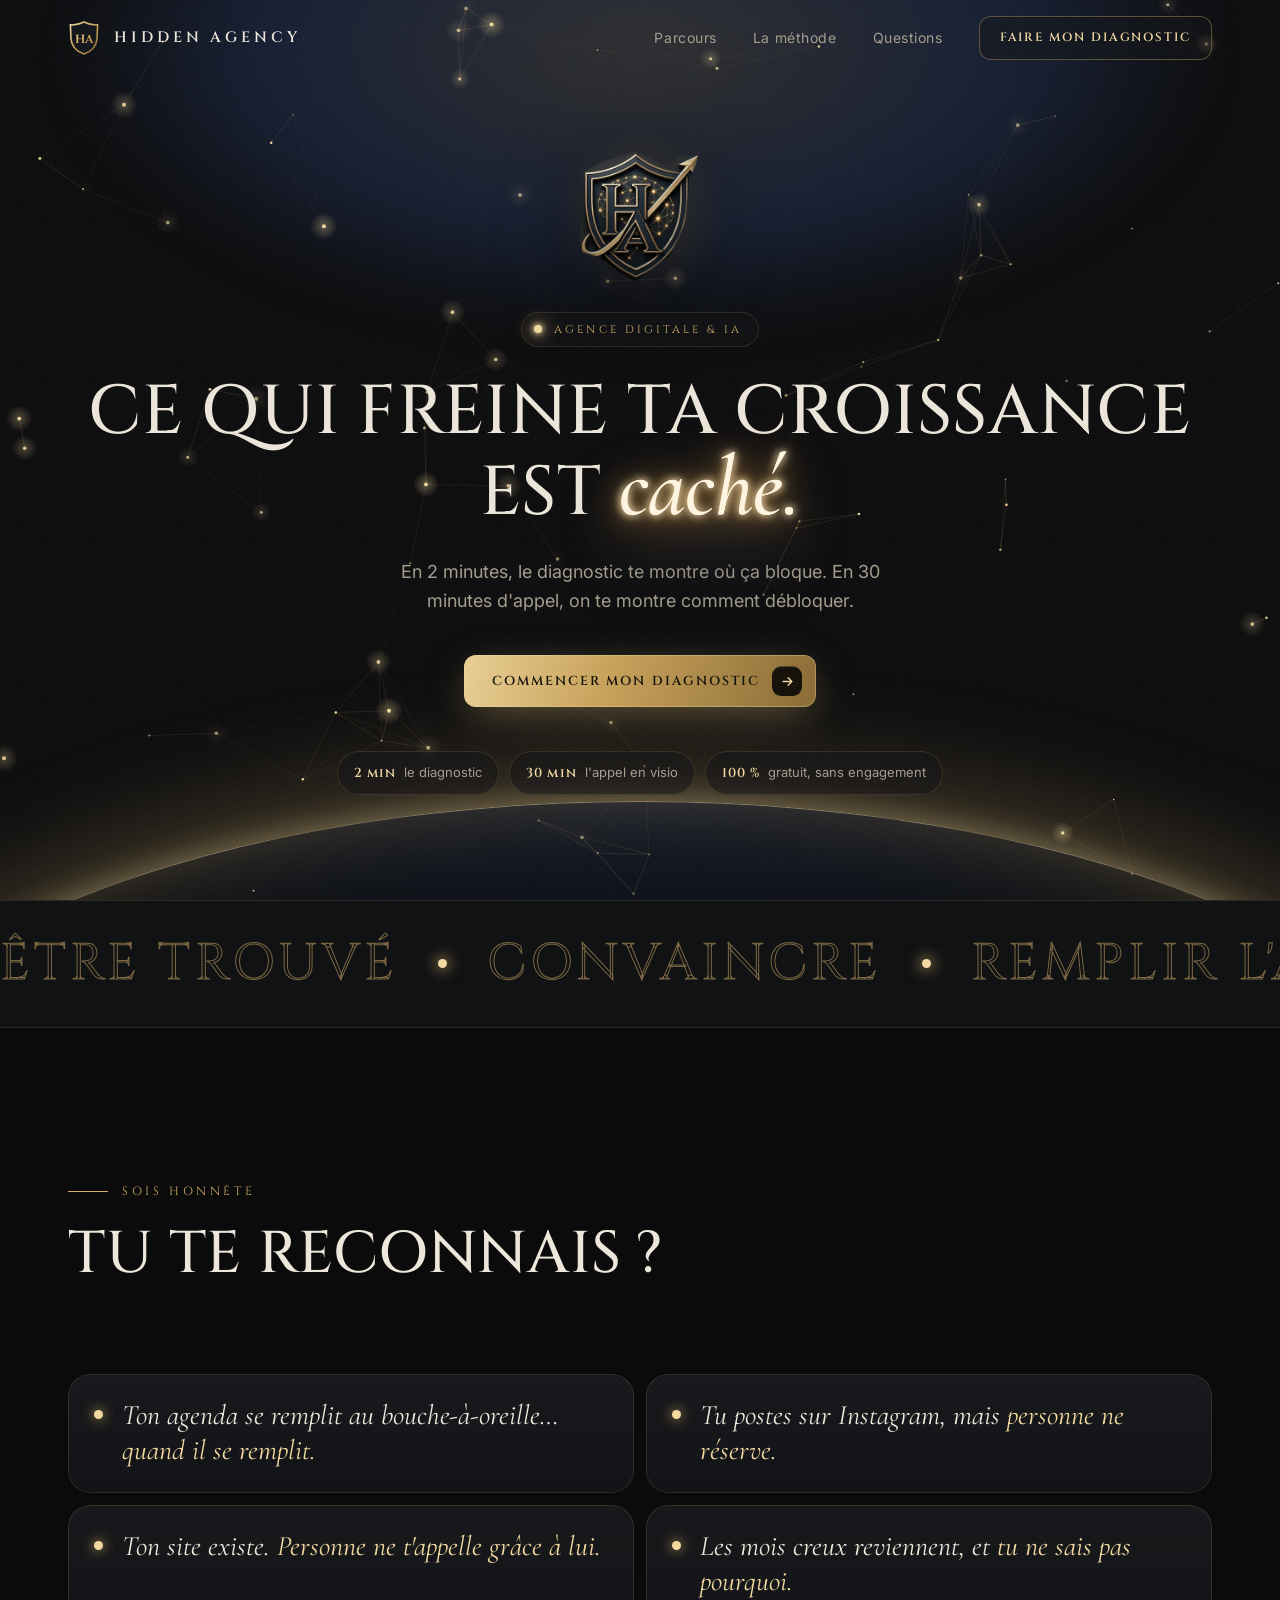
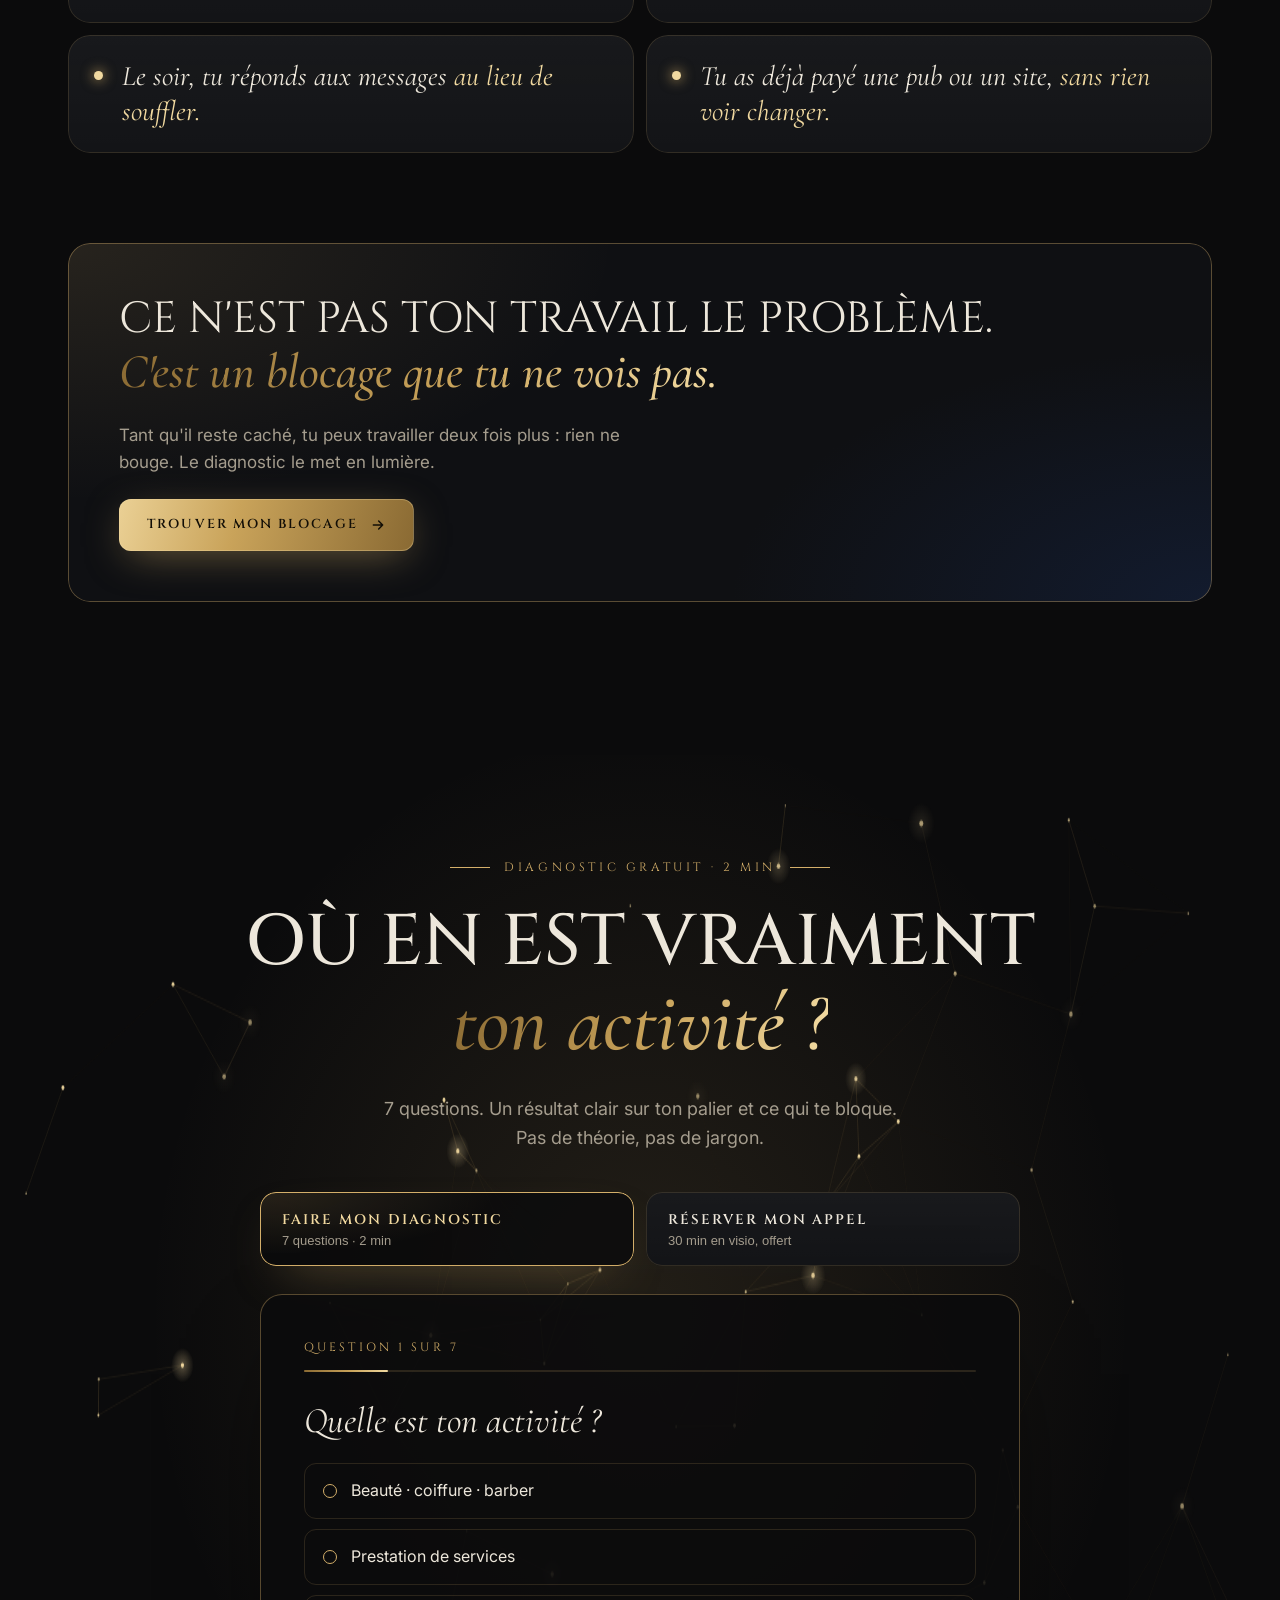
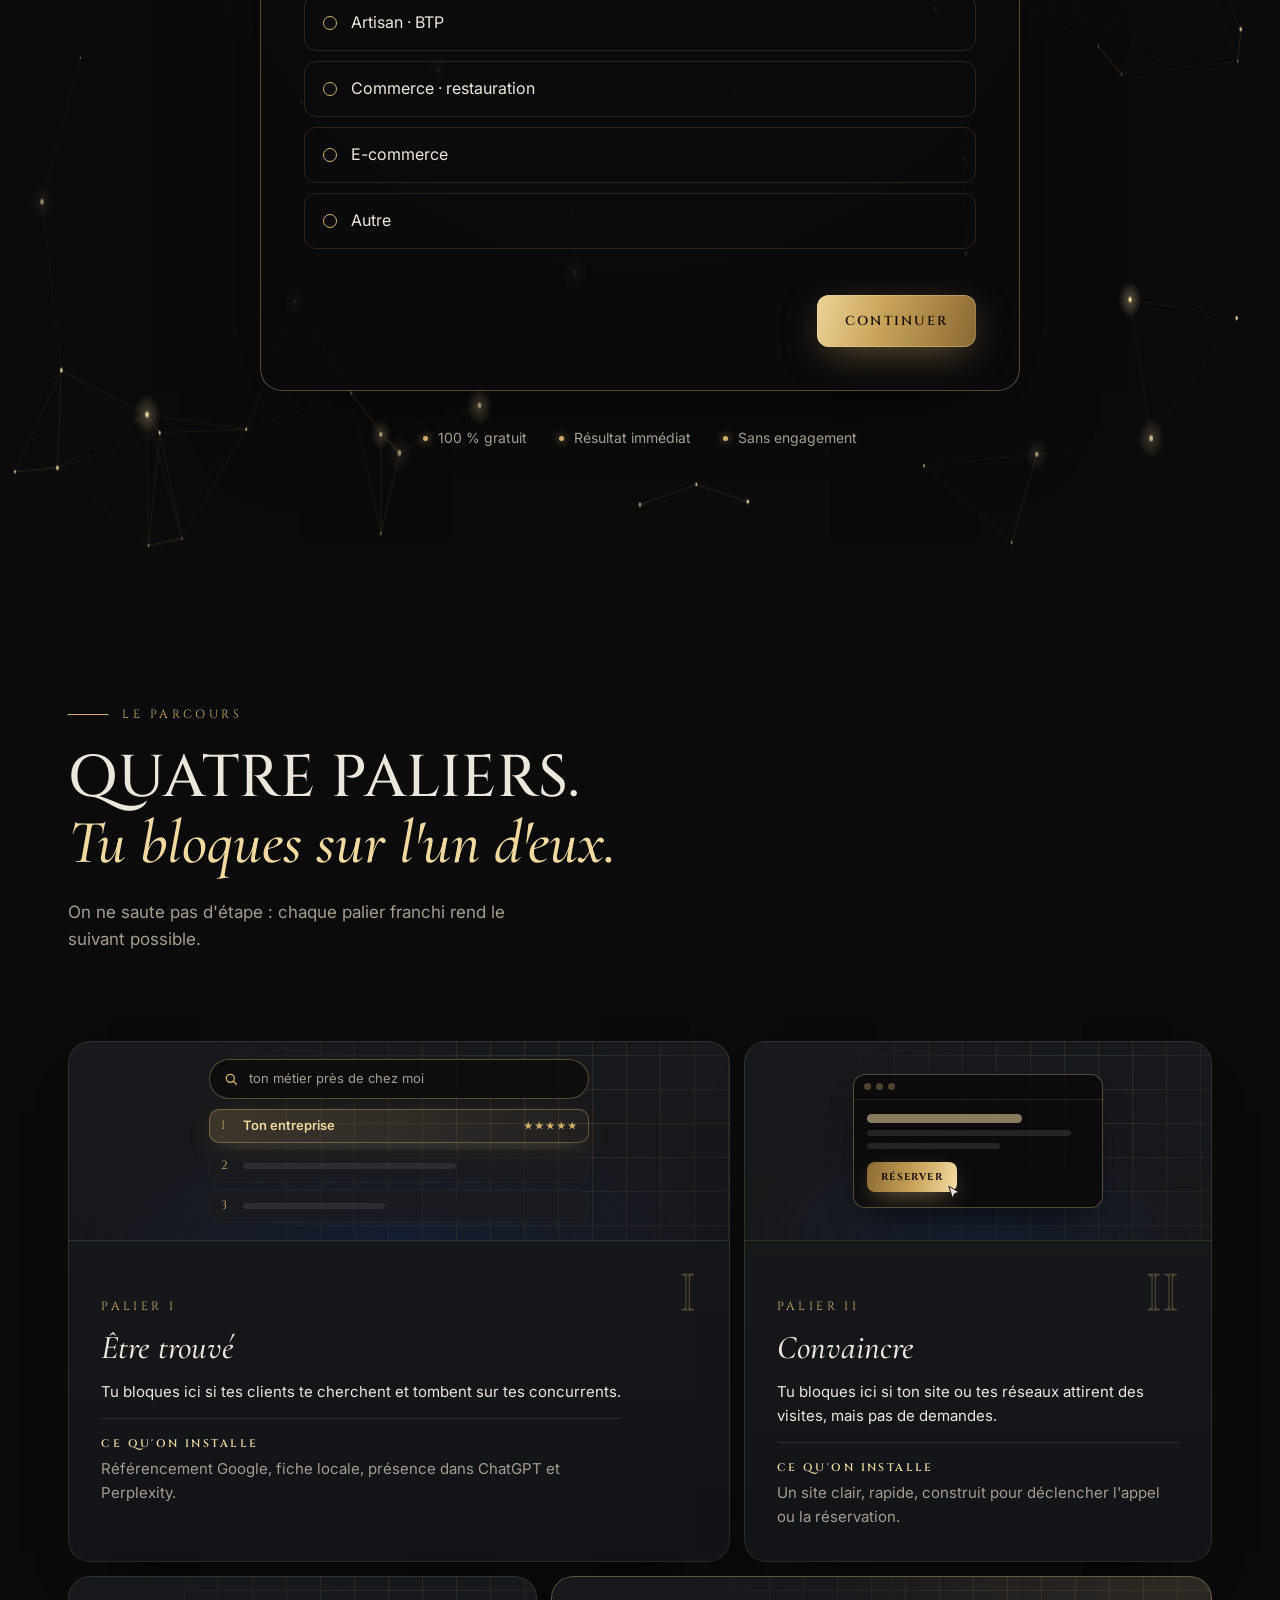
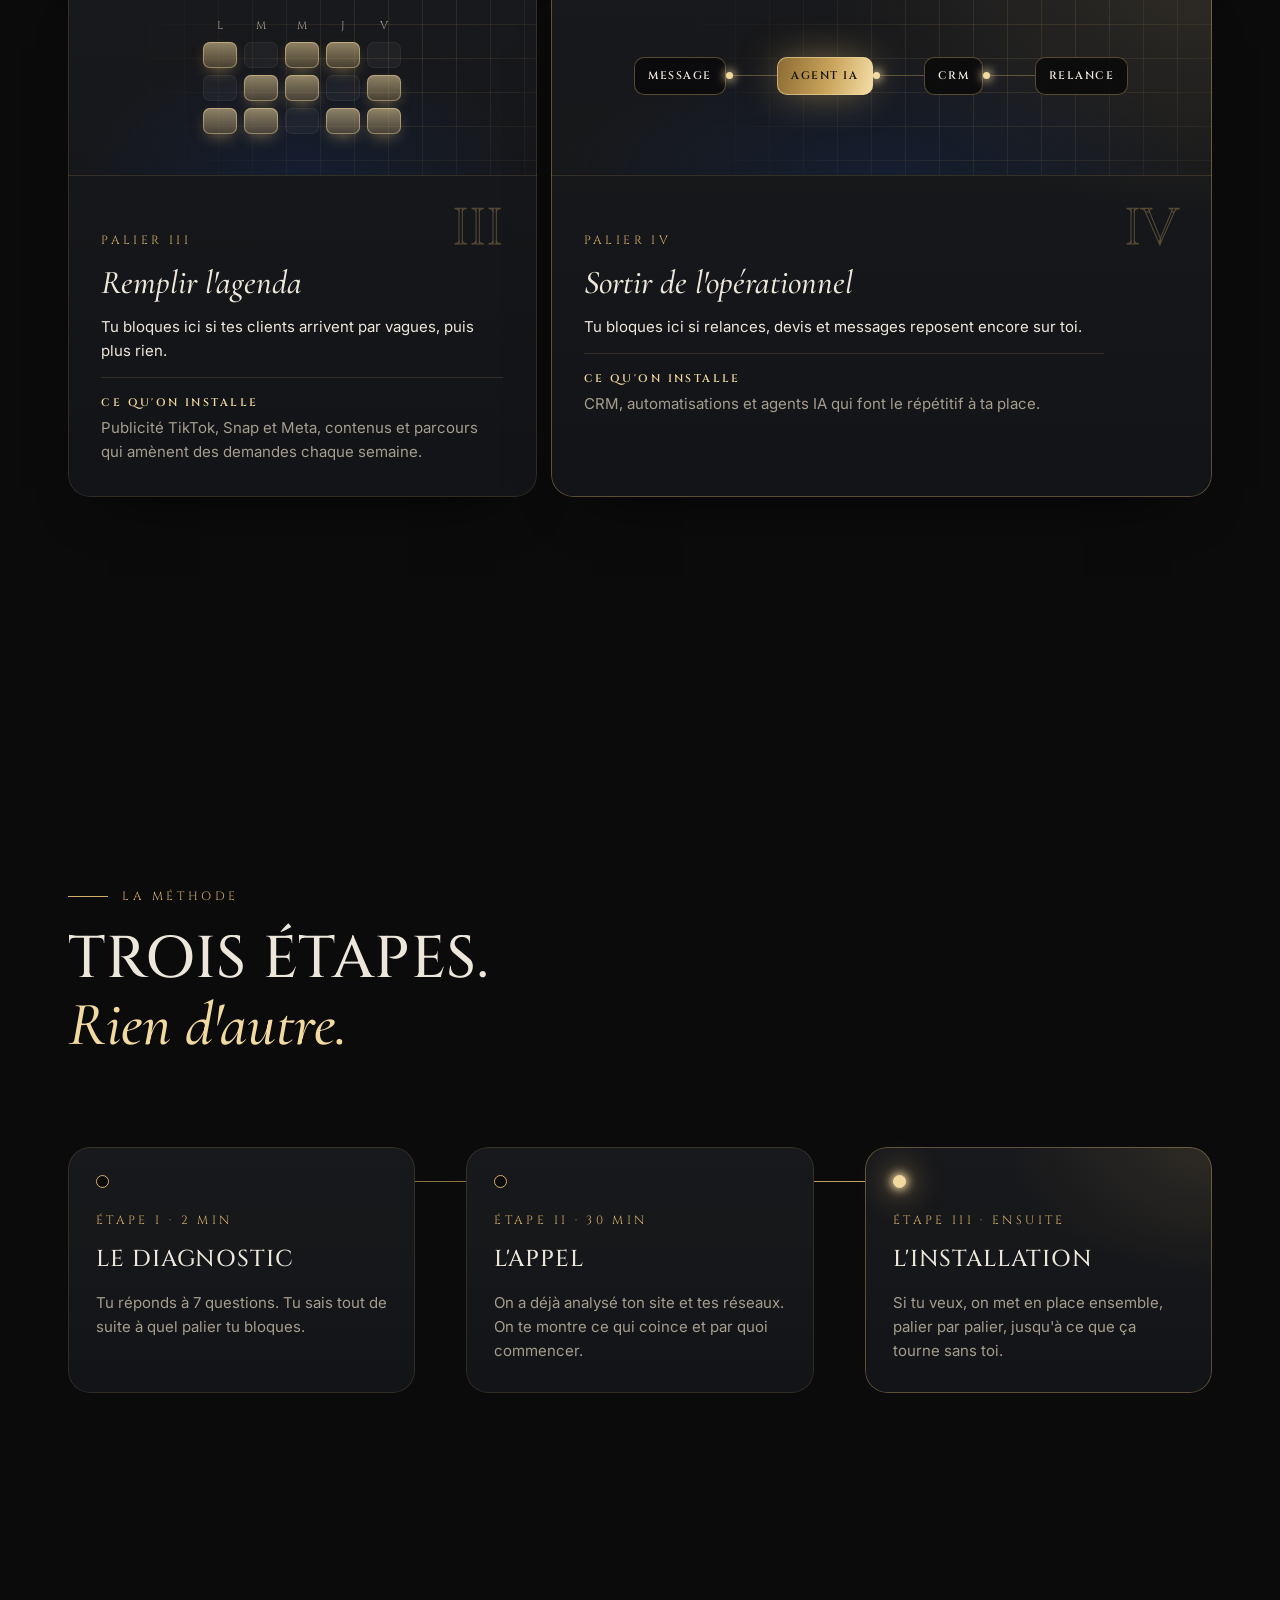
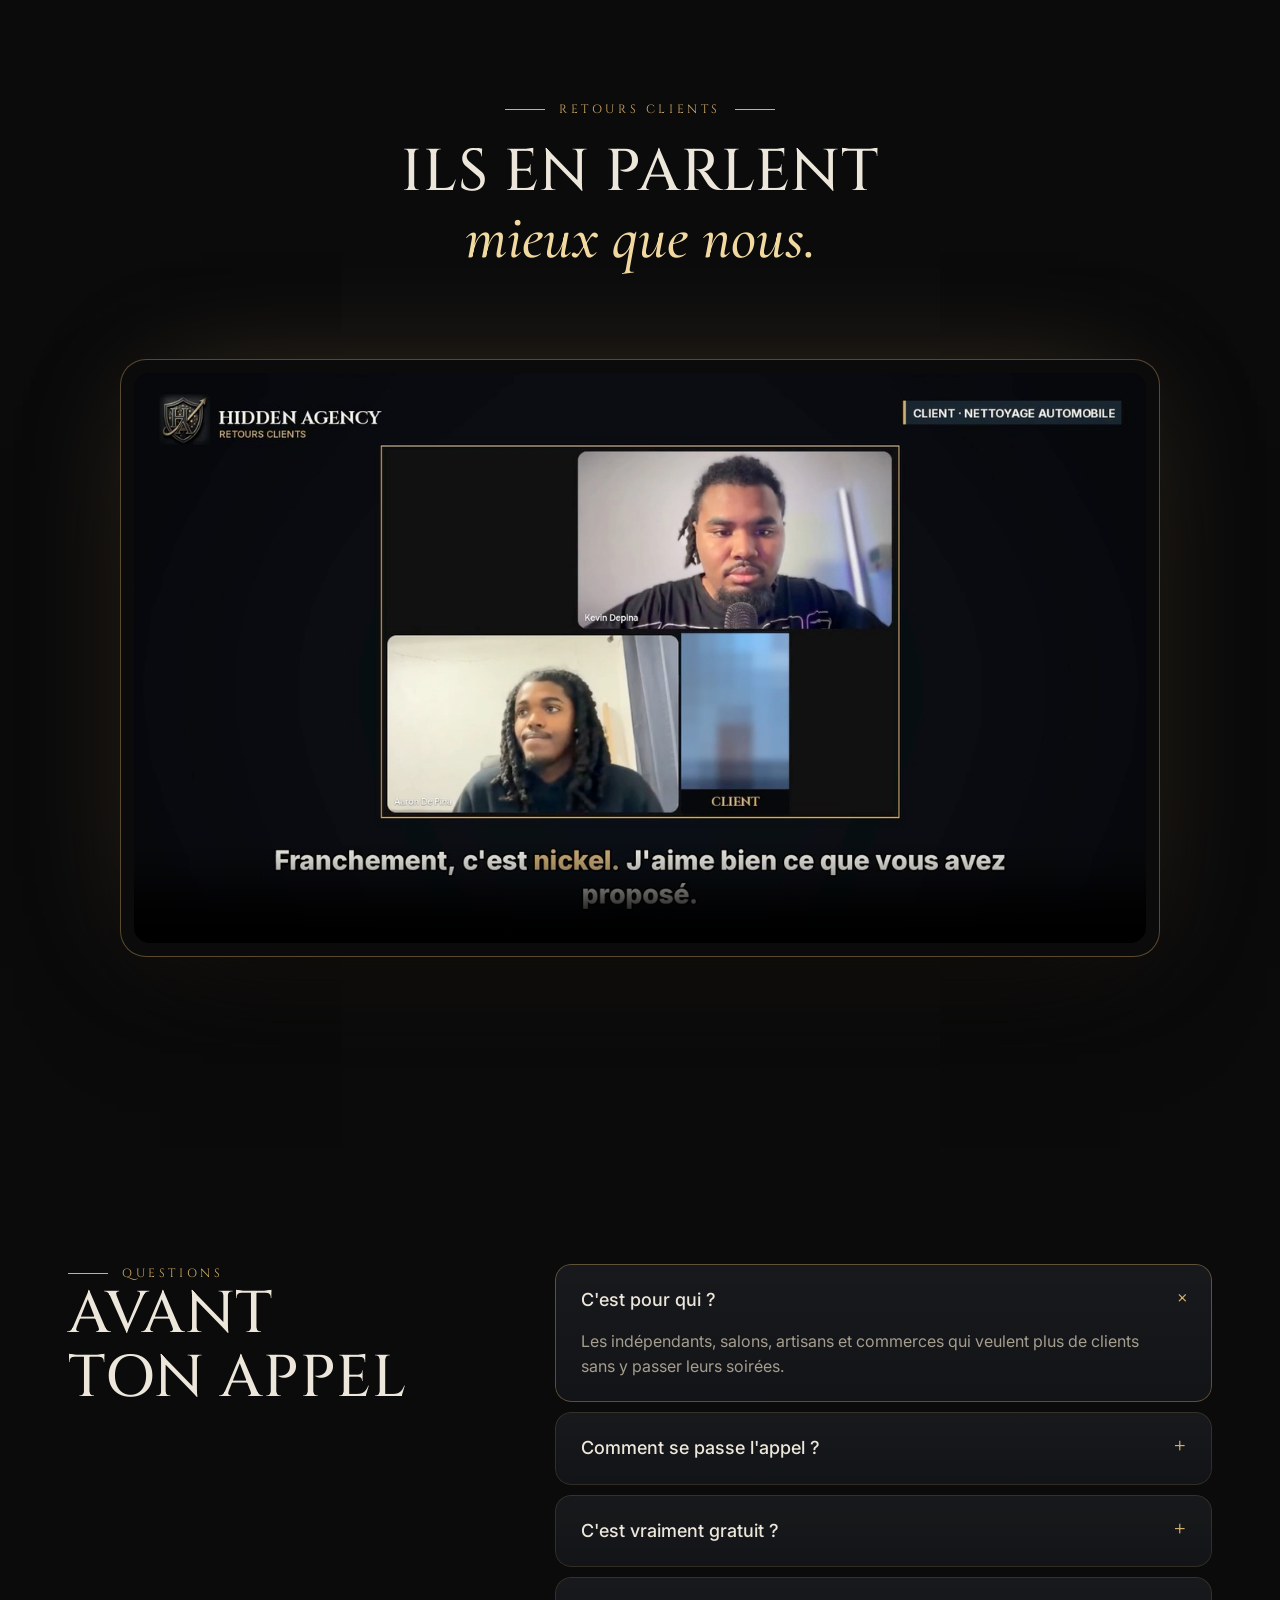
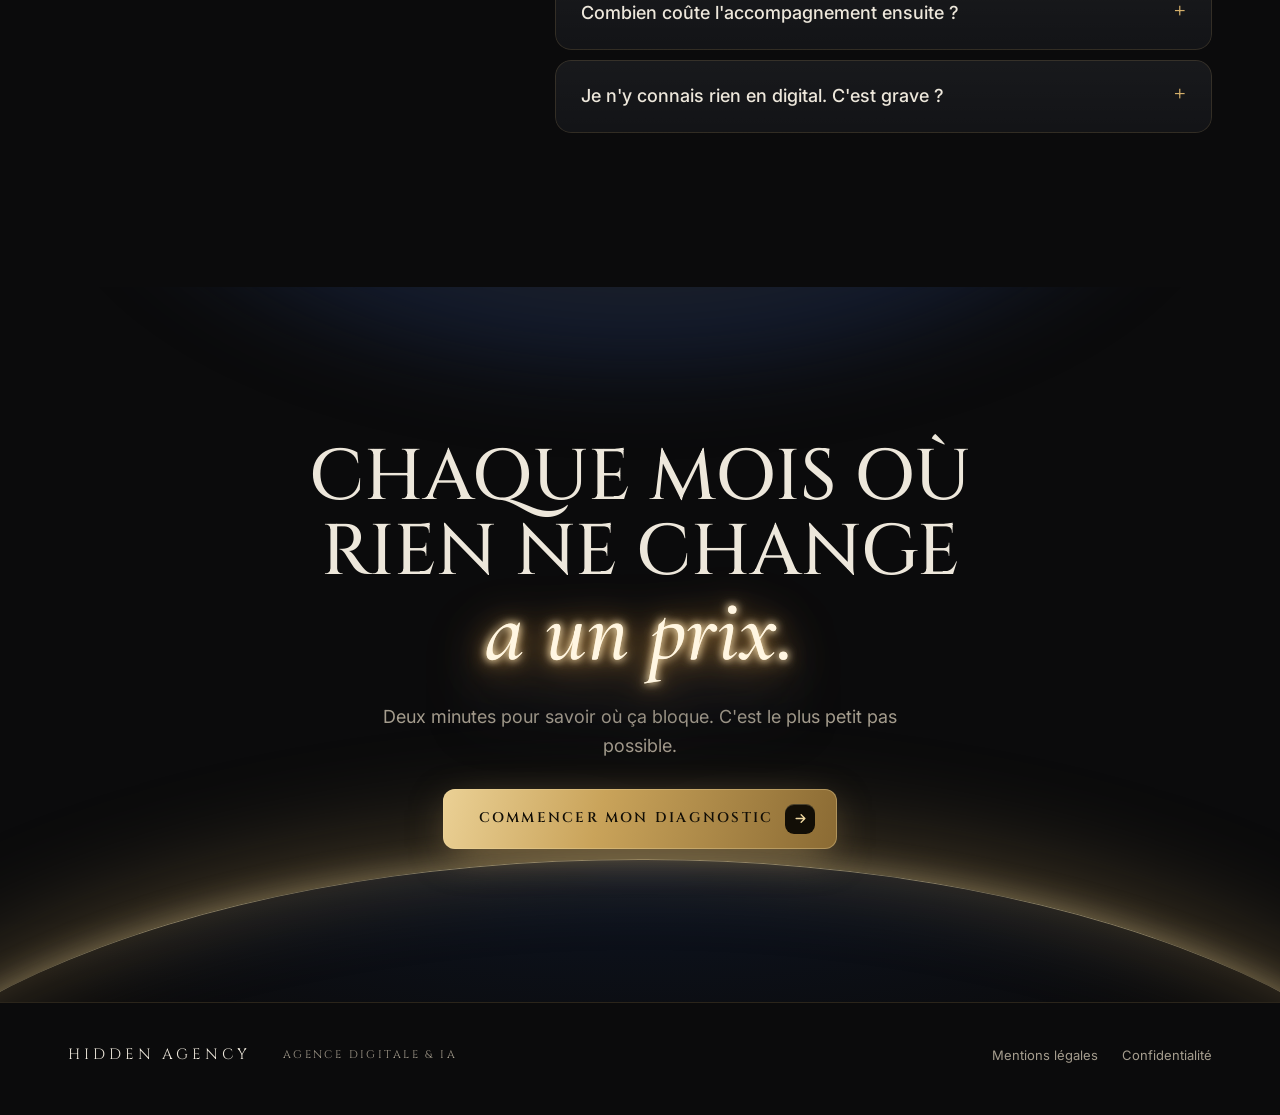
==== index.html @ b014b497 "feat: refonte visuelle inspirée de 21st.dev (hero illuminé, paliers en bento, cartes) - Hero centré " ====
<!doctype html>
<html lang="fr">
<head>
  <meta charset="utf-8">
  <meta name="viewport" content="width=device-width, initial-scale=1">
  <title>Diagnostic de croissance digitale &amp; IA | Hidden Agency</title>
  <meta name="description" content="Être trouvé, convaincre, remplir l'agenda, sortir de l'opérationnel : le diagnostic gratuit Hidden Agency révèle à quel palier tu bloques et comment passer au suivant.">
  <link rel="canonical" href="https://hiddenagency.fr/">
  <meta name="trustpilot-one-time-domain-verification-id" content="c3d7422c-e549-4be7-abab-9e98cd8a4e30"/>
  <meta name="theme-color" content="#0B0B0C">

  <meta property="og:type" content="website">
  <meta property="og:locale" content="fr_FR">
  <meta property="og:site_name" content="Hidden Agency">
  <meta property="og:title" content="Ce qui freine ta croissance est caché. Le diagnostic le révèle.">
  <meta property="og:description" content="Diagnostic gratuit de croissance digitale & IA : 30 minutes pour savoir à quel palier tu bloques et quoi installer pour passer au suivant.">
  <meta property="og:url" content="https://hiddenagency.fr/">
  <meta property="og:image" content="https://hiddenagency.fr/assets/og-image.jpg">
  <meta name="twitter:card" content="summary_large_image">

  <link rel="icon" type="image/png" href="assets/favicon.png">
  <link rel="apple-touch-icon" href="assets/apple-touch-icon.png">

  <link rel="preconnect" href="https://fonts.googleapis.com">
  <link rel="preconnect" href="https://fonts.gstatic.com" crossorigin>
  <link rel="stylesheet" href="https://fonts.googleapis.com/css2?family=Cinzel:wght@400;500;600;700&family=Cormorant+Garamond:ital,wght@1,400;1,500&family=Inter:wght@400;500;600&display=swap">
  <link rel="stylesheet" href="styles.css">
  <script>document.documentElement.classList.add('js')</script>

  <script type="application/ld+json">
  {
    "@context": "https://schema.org",
    "@graph": [
      {
        "@type": "ProfessionalService",
        "@id": "https://hiddenagency.fr/#agence",
        "name": "Hidden Agency",
        "url": "https://hiddenagency.fr/",
        "logo": "https://hiddenagency.fr/assets/logo-mark.jpg",
        "image": "https://hiddenagency.fr/assets/og-image.jpg",
        "description": "Agence digitale et IA. Accompagne les entrepreneurs, artisans et commerces sur 4 paliers de croissance : visibilité, conversion, acquisition, automatisation.",
        "areaServed": { "@type": "Country", "name": "France" },
        "knowsAbout": ["SEO", "GEO", "Création de site", "Publicité TikTok Snap Meta", "Automatisation", "Agents IA", "CRM"]
      },
      {
        "@type": "Service",
        "name": "Diagnostic de croissance digitale & IA",
        "serviceType": "Diagnostic",
        "offers": { "@type": "Offer", "price": "0", "priceCurrency": "EUR" },
        "provider": { "@id": "https://hiddenagency.fr/#agence" },
        "areaServed": { "@type": "Country", "name": "France" },
        "description": "Analyse de la visibilité, du site, de l'acquisition et des process, puis restitution de 30 minutes en visio : le palier où l'entreprise bloque et le plan pour passer au suivant."
      },
      {
        "@type": "FAQPage",
        "mainEntity": [
          {
            "@type": "Question",
            "name": "Le diagnostic est-il gratuit ?",
            "acceptedAnswer": { "@type": "Answer", "text": "Oui. Le diagnostic de 30 minutes en visio est gratuit et sans engagement." }
          },
          {
            "@type": "Question",
            "name": "À qui s'adresse le diagnostic ?",
            "acceptedAnswer": { "@type": "Answer", "text": "Aux entrepreneurs, artisans et commerces qui veulent plus de clients sans y passer leurs soirées." }
          },
          {
            "@type": "Question",
            "name": "Combien coûte l'accompagnement après le diagnostic ?",
            "acceptedAnswer": { "@type": "Answer", "text": "Ça dépend du palier où l'entreprise bloque. Le chiffrage se fait après le diagnostic, sur la base des vrais besoins." }
          },
          {
            "@type": "Question",
            "name": "Faut-il s'y connaître en digital ?",
            "acceptedAnswer": { "@type": "Answer", "text": "Non. On parle de clients, de temps et de chiffre d'affaires, pas de jargon." }
          },
          {
            "@type": "Question",
            "name": "Le diagnostic engage-t-il à quelque chose ?",
            "acceptedAnswer": { "@type": "Answer", "text": "À rien. Le plan est à toi, que tu le mettes en place seul ou avec nous." }
          }
        ]
      }
    ]
  }
  </script>
</head>
<body>
  <a class="skip" href="#contenu">Aller au contenu</a>

  <header class="site-header" data-header>
    <div class="container header-inner">
      <a class="brand" href="#top" aria-label="Hidden Agency, retour en haut">
        <svg class="brand-mark" viewBox="0 0 40 44" aria-hidden="true">
          <defs>
            <linearGradient id="g-brand" x1="0" y1="0" x2="1" y2="1">
              <stop offset="0" stop-color="#F1D9A0"/><stop offset=".55" stop-color="#C9A35A"/><stop offset="1" stop-color="#8A6A33"/>
            </linearGradient>
          </defs>
          <path d="M20 2c6 3 12 4 17 3.6l-.7 17C35.6 33 28.6 39 20 42 11.4 39 4.4 33 3.7 22.6L3 5.6C8 6 14 5 20 2z" fill="#101318" stroke="url(#g-brand)" stroke-width="2"/>
          <text x="20" y="28" text-anchor="middle" font-family="Cinzel, serif" font-weight="700" font-size="15" fill="url(#g-brand)">HA</text>
        </svg>
        <span class="brand-name">Hidden Agency</span>
      </a>

      <button class="menu-toggle" type="button" aria-expanded="false" aria-controls="menu" data-menu-toggle>
        <span class="sr-only">Menu</span>
        <svg viewBox="0 0 24 24" aria-hidden="true"><path d="M4 8h16M4 16h16"/></svg>
      </button>

      <nav class="nav" id="menu" aria-label="Navigation principale" data-menu>
        <a href="#parcours">Parcours</a>
        <a href="#methode">La méthode</a>
        <a href="#faq">Questions</a>
        <a class="btn btn-ghost btn-sm" href="#reserver" data-booking>Faire mon diagnostic</a>
      </nav>
    </div>
  </header>

  <main id="contenu">
    <!-- HERO -->
    <section class="hero" id="top">
      <div class="hero-light" aria-hidden="true"><span class="hero-light-top"></span><span class="hero-light-rim"></span></div>
      <canvas class="constellation" data-constellation aria-hidden="true"></canvas>
      <div class="container hero-inner">
        <div class="hero-mark reveal">
          <img src="assets/logo-mark.webp" width="660" height="660" fetchpriority="high"
               alt="Logo Hidden Agency : bouclier noir et or, monogramme HA, constellation lumineuse et flèche de croissance">
        </div>
        <p class="eyebrow reveal"><span class="star" aria-hidden="true"></span>Agence digitale &amp; IA</p>
        <h1 class="hero-title reveal">
          <span class="line">Ce qui freine ta croissance</span>
          <span class="line">est <em class="glow-text" data-text="caché.">caché.</em></span>
        </h1>
        <p class="lead reveal">En 2 minutes, le diagnostic te montre où ça bloque. En 30 minutes d'appel, on te montre comment débloquer.</p>
        <div class="hero-actions reveal">
          <a class="btn btn-gold" href="#reserver" data-booking>
            Commencer mon diagnostic
            <span class="btn-chip" aria-hidden="true"><svg viewBox="0 0 24 24"><path d="M5 12h14M13 6l6 6-6 6"/></svg></span>
          </a>
        </div>
        <ul class="hero-proof reveal" aria-label="Ce que tu obtiens">
          <li><strong>2 min</strong> le diagnostic</li>
          <li><strong>30 min</strong> l'appel en visio</li>
          <li><strong>100 %</strong> gratuit, sans engagement</li>
        </ul>
      </div>
      <svg class="svg-defs" width="0" height="0" aria-hidden="true" focusable="false">
        <defs>
          <filter id="glow-gold" color-interpolation-filters="sRGB" x="-50%" y="-200%" width="200%" height="500%">
            <feGaussianBlur in="SourceGraphic" stdDeviation="4" result="b4"/>
            <feGaussianBlur in="SourceGraphic" stdDeviation="9" result="b9"/>
            <feGaussianBlur in="SourceGraphic" stdDeviation="19" result="b19"/>
            <feGaussianBlur in="SourceGraphic" stdDeviation="30" result="b30"/>
            <feColorMatrix in="b4" result="l0" type="matrix" values="1 0 0 0 0  0 .96 0 0 0  0 0 .86 0 0  0 0 0 .8 0"/>
            <feColorMatrix in="b9" result="l1" type="matrix" values="1 0 0 0 0  0 .74 0 0 0  0 0 .36 0 0  0 0 0 .65 0"/>
            <feOffset in="l1" result="l1o" dy="2"/>
            <feColorMatrix in="b19" result="l2" type="matrix" values=".83 0 0 0 0  0 .62 0 0 0  0 0 .3 0 0  0 0 0 1 0"/>
            <feOffset in="l2" result="l2o" dy="2"/>
            <feColorMatrix in="b30" result="l3" type="matrix" values=".55 0 0 0 0  0 .38 0 0 0  0 0 .14 0 0  0 0 0 1 0"/>
            <feOffset in="l3" result="l3o" dy="16"/>
            <feColorMatrix in="b30" result="l4" type="matrix" values=".09 0 0 0 0  0 .14 0 0 0  0 0 .26 0 0  0 0 0 .9 0"/>
            <feOffset in="l4" result="l4o" dy="48"/>
            <feMerge><feMergeNode in="l0"/><feMergeNode in="l1o"/><feMergeNode in="l2o"/><feMergeNode in="l3o"/><feMergeNode in="l4o"/><feMergeNode in="l0"/><feMergeNode in="SourceGraphic"/></feMerge>
          </filter>
        </defs>
      </svg>
    </section>

    <!-- BANDEAU -->
    <div class="marquee" aria-hidden="true">
      <div class="marquee-track">
        <span>Être trouvé</span><i></i><span>Convaincre</span><i></i><span>Remplir l'agenda</span><i></i><span>Sortir de l'opérationnel</span><i></i>
        <span>Être trouvé</span><i></i><span>Convaincre</span><i></i><span>Remplir l'agenda</span><i></i><span>Sortir de l'opérationnel</span><i></i>
      </div>
    </div>

    <!-- MIROIR : le visiteur se reconnaît -->
    <section class="section mirror" id="miroir" aria-labelledby="miroir-titre">
      <div class="container">
        <header class="section-head">
          <p class="kicker reveal">Sois honnête</p>
          <h2 class="section-title reveal" id="miroir-titre">Tu te reconnais&nbsp;?</h2>
        </header>
        <ul class="pains">
          <li class="pain reveal">Ton agenda se remplit au bouche-à-oreille… <em>quand il se remplit.</em></li>
          <li class="pain reveal">Tu postes sur Instagram, mais <em>personne ne réserve.</em></li>
          <li class="pain reveal">Ton site existe. <em>Personne ne t'appelle grâce à lui.</em></li>
          <li class="pain reveal">Les mois creux reviennent, et <em>tu ne sais pas pourquoi.</em></li>
          <li class="pain reveal">Le soir, tu réponds aux messages <em>au lieu de souffler.</em></li>
          <li class="pain reveal">Tu as déjà payé une pub ou un site, <em>sans rien voir changer.</em></li>
        </ul>
        <div class="mirror-turn reveal">
          <p class="mirror-verdict">Ce n'est pas ton travail le problème.<br><em class="gold-text">C'est un blocage que tu ne vois pas.</em></p>
          <p class="mirror-sub">Tant qu'il reste caché, tu peux travailler deux fois plus : rien ne bouge. Le diagnostic le met en lumière.</p>
          <a class="btn btn-gold" href="#reserver">
            Trouver mon blocage
            <svg viewBox="0 0 24 24" aria-hidden="true"><path d="M5 12h14M13 6l6 6-6 6"/></svg>
          </a>
        </div>
      </div>
    </section>

    <!-- DIAGNOSTIC -->
    <section class="booking" id="reserver" aria-labelledby="reserver-titre">
      <canvas class="constellation" data-constellation aria-hidden="true"></canvas>
      <div class="container booking-inner">
        <p class="kicker reveal">Diagnostic gratuit · 2 min</p>
        <h2 class="booking-title reveal" id="reserver-titre">Où en est vraiment<br><em class="gold-text">ton activité&nbsp;?</em></h2>
        <p class="lead reveal">7 questions. Un résultat clair sur ton palier et ce qui te bloque. Pas de théorie, pas de jargon.</p>

        <div class="modes reveal" role="tablist" aria-label="Choisir comment faire ton diagnostic">
          <button class="mode" type="button" role="tab" id="tab-quiz" aria-controls="panel-quiz" aria-selected="true" data-mode="quiz">
            <span class="mode-title">Faire mon diagnostic</span>
            <span class="mode-sub">7 questions · 2 min</span>
          </button>
          <button class="mode" type="button" role="tab" id="tab-slot" aria-controls="panel-slot" aria-selected="false" tabindex="-1" data-mode="slot">
            <span class="mode-title">Réserver mon appel</span>
            <span class="mode-sub">30 min en visio, offert</span>
          </button>
        </div>

        <!-- Option 1 : questionnaire -->
        <div class="panel reveal" id="panel-quiz" role="tabpanel" aria-labelledby="tab-quiz">
          <form class="quiz" data-quiz novalidate>
            <div class="quiz-head">
              <p class="quiz-count" data-quiz-count aria-live="polite"></p>
              <div class="quiz-progress" aria-hidden="true"><span data-quiz-bar></span></div>
            </div>

            <div data-quiz-steps></div>

            <fieldset class="quiz-step" data-quiz-contact hidden>
              <legend class="quiz-question">Ton résultat est prêt. Où te l'envoyer&nbsp;?</legend>
              <div class="quiz-fields">
                <label class="field">Prénom
                  <input type="text" name="prenom" autocomplete="given-name" maxlength="60" required>
                </label>
                <label class="field">E-mail
                  <input type="email" name="email" autocomplete="email" maxlength="120" required>
                </label>
                <label class="field">Téléphone <span class="field-opt">(pour te rappeler)</span>
                  <input type="tel" name="telephone" autocomplete="tel" maxlength="20">
                </label>
                <label class="field">Nom de ton entreprise
                  <input type="text" name="entreprise" autocomplete="organization" maxlength="80" required>
                </label>
                <label class="field">Ton site ou ton Instagram <span class="field-opt">(pour qu'on l'analyse avant l'appel)</span>
                  <input type="text" name="lien" inputmode="url" maxlength="200" placeholder="monsite.fr ou @moncompte">
                </label>
                <label class="field">Ton plus gros blocage, en une phrase <span class="field-opt">(facultatif)</span>
                  <textarea name="blocage" rows="2" maxlength="280"></textarea>
                </label>
                <label class="field field-hp" aria-hidden="true">Ne pas remplir
                  <input type="text" name="site_web" tabindex="-1" autocomplete="off">
                </label>
              </div>
              <label class="consent">
                <input type="checkbox" name="consent" required>
                <span>J'accepte que Hidden Agency me recontacte au sujet de mon diagnostic. Mes données ne sont jamais revendues (<a href="confidentialite.html">confidentialité</a>).</span>
              </label>
            </fieldset>

            <p class="quiz-error" role="alert" data-quiz-error></p>

            <div class="quiz-nav">
              <button class="btn btn-ghost" type="button" data-quiz-back>Retour</button>
              <button class="btn btn-gold" type="submit" data-quiz-next>Continuer</button>
            </div>
          </form>

          <div class="quiz-result" data-quiz-result hidden tabindex="-1">
            <p class="kicker">Ton palier</p>
            <p class="result-numeral" data-result-numeral></p>
            <h3 class="result-title" data-result-title></h3>
            <p class="result-text" data-result-text></p>
            <div class="result-block">
              <p class="result-label">Ce que ça te coûte aujourd'hui</p>
              <p data-result-cost></p>
            </div>
            <div class="result-block">
              <p class="result-label">Ce qu'on regarde ensemble pendant l'appel</p>
              <ul class="result-call" data-result-call></ul>
            </div>
            <button class="btn btn-gold btn-lg" type="button" data-mode-switch="slot">
              Réserver mon appel offert
              <svg viewBox="0 0 24 24" aria-hidden="true"><path d="M5 12h14M13 6l6 6-6 6"/></svg>
            </button>
            <p class="result-next">30 minutes en visio. On arrive avec ton analyse, tu repars avec ton plan — même si on ne travaille pas ensemble.</p>
          </div>
        </div>

        <!-- Option 2 : prise de rendez-vous -->
        <div class="panel" id="panel-slot" role="tabpanel" aria-labelledby="tab-slot" hidden>
          <div class="slot-embed" data-booking-embed>
            <p class="slot-fallback">L'agenda s'affichera ici dès que le lien de réservation sera configuré.</p>
          </div>
          <a class="btn btn-ghost" href="#reserver" data-whatsapp hidden>Écrire sur WhatsApp</a>
        </div>

        <ul class="assurances reveal">
          <li>100 % gratuit</li>
          <li>Résultat immédiat</li>
          <li>Sans engagement</li>
        </ul>
      </div>
    </section>

    <!-- PARCOURS -->
    <section class="section" id="parcours" aria-labelledby="parcours-titre">
      <div class="container">
        <header class="section-head">
          <p class="kicker reveal">Le parcours</p>
          <h2 class="section-title reveal" id="parcours-titre">Quatre paliers.<br><em>Tu bloques sur l'un d'eux.</em></h2>
          <p class="section-sub reveal">On ne saute pas d'étape : chaque palier franchi rend le suivant possible.</p>
        </header>

        <ol class="bento">
          <!-- Palier I : être trouvé -->
          <li class="tile tile-wide reveal">
            <div class="tile-visual" aria-hidden="true">
              <span class="tile-grid"></span>
              <div class="vis-search">
                <div class="vis-bar"><svg viewBox="0 0 24 24"><circle cx="11" cy="11" r="6"/><path d="M20 20l-4.5-4.5"/></svg><span>ton métier près de chez moi</span></div>
                <ol class="vis-results">
                  <li class="is-you"><span class="vis-rank">1</span><span class="vis-name">Ton entreprise</span><span class="vis-stars"><i></i><i></i><i></i><i></i><i></i></span></li>
                  <li><span class="vis-rank">2</span><span class="vis-line"></span></li>
                  <li><span class="vis-rank">3</span><span class="vis-line short"></span></li>
                </ol>
              </div>
            </div>
            <div class="tile-body">
              <p class="leak-tag">Palier I<span class="numeral">I</span></p>
              <h3>Être trouvé</h3>
              <p class="leak-symptom">Tu bloques ici si tes clients te cherchent et tombent sur tes concurrents.</p>
              <p class="leak-fix"><strong>Ce qu'on installe</strong> Référencement Google, fiche locale, présence dans ChatGPT et Perplexity.</p>
            </div>
          </li>

          <!-- Palier II : convaincre -->
          <li class="tile reveal">
            <div class="tile-visual" aria-hidden="true">
              <span class="tile-grid"></span>
              <div class="vis-browser">
                <div class="vis-chrome"><i></i><i></i><i></i></div>
                <div class="vis-page">
                  <span class="vis-h"></span><span class="vis-p"></span><span class="vis-p short"></span>
                  <span class="vis-cta">Réserver</span>
                  <svg class="vis-cursor" viewBox="0 0 24 24"><path d="M5 3l14 8-6 1.6L10 19z"/></svg>
                </div>
              </div>
            </div>
            <div class="tile-body">
              <p class="leak-tag">Palier II<span class="numeral">II</span></p>
              <h3>Convaincre</h3>
              <p class="leak-symptom">Tu bloques ici si ton site ou tes réseaux attirent des visites, mais pas de demandes.</p>
              <p class="leak-fix"><strong>Ce qu'on installe</strong> Un site clair, rapide, construit pour déclencher l'appel ou la réservation.</p>
            </div>
          </li>

          <!-- Palier III : remplir l'agenda -->
          <li class="tile reveal">
            <div class="tile-visual" aria-hidden="true">
              <span class="tile-grid"></span>
              <div class="vis-week">
                <span class="vis-day">L</span><span class="vis-day">M</span><span class="vis-day">M</span><span class="vis-day">J</span><span class="vis-day">V</span>
                <i class="on"></i><i></i><i class="on"></i><i class="on"></i><i></i>
                <i></i><i class="on"></i><i class="on"></i><i></i><i class="on"></i>
                <i class="on"></i><i class="on"></i><i></i><i class="on"></i><i class="on"></i>
              </div>
            </div>
            <div class="tile-body">
              <p class="leak-tag">Palier III<span class="numeral">III</span></p>
              <h3>Remplir l'agenda</h3>
              <p class="leak-symptom">Tu bloques ici si tes clients arrivent par vagues, puis plus rien.</p>
              <p class="leak-fix"><strong>Ce qu'on installe</strong> Publicité TikTok, Snap et Meta, contenus et parcours qui amènent des demandes chaque semaine.</p>
            </div>
          </li>

          <!-- Palier IV : sortir de l'opérationnel -->
          <li class="tile tile-wide tile-lit reveal">
            <div class="tile-visual" aria-hidden="true">
              <span class="tile-grid"></span>
              <div class="vis-flow">
                <span class="vis-node">Message</span>
                <span class="vis-link"><i></i></span>
                <span class="vis-node vis-node-ai">Agent IA</span>
                <span class="vis-link"><i></i></span>
                <span class="vis-node">CRM</span>
                <span class="vis-link"><i></i></span>
                <span class="vis-node">Relance</span>
              </div>
            </div>
            <div class="tile-body">
              <p class="leak-tag">Palier IV<span class="numeral">IV</span></p>
              <h3>Sortir de l'opérationnel</h3>
              <p class="leak-symptom">Tu bloques ici si relances, devis et messages reposent encore sur toi.</p>
              <p class="leak-fix"><strong>Ce qu'on installe</strong> CRM, automatisations et agents IA qui font le répétitif à ta place.</p>
            </div>
          </li>
        </ol>

        <div class="toolbelt reveal">
          <p class="toolbelt-title">Ce qu'on met en place</p>
          <div class="toolbelt-track" aria-hidden="true">
            <div class="toolbelt-set">
              <span>Google</span><span>Fiche locale</span><span>ChatGPT</span><span>Perplexity</span><span>Site web</span><span>Meta</span><span>TikTok</span><span>Snap</span><span>CRM</span><span>Automatisations</span><span>Agents IA</span>
            </div>
            <div class="toolbelt-set">
              <span>Google</span><span>Fiche locale</span><span>ChatGPT</span><span>Perplexity</span><span>Site web</span><span>Meta</span><span>TikTok</span><span>Snap</span><span>CRM</span><span>Automatisations</span><span>Agents IA</span>
            </div>
          </div>
          <p class="sr-only">Google, fiche locale, ChatGPT, Perplexity, site web, Meta, TikTok, Snap, CRM, automatisations et agents IA.</p>
        </div>
      </div>
    </section>

    <!-- METHODE -->
    <section class="section method" id="methode" aria-labelledby="methode-titre">
      <div class="container">
        <header class="section-head">
          <p class="kicker reveal">La méthode</p>
          <h2 class="section-title reveal" id="methode-titre">Trois étapes.<br><em>Rien d'autre.</em></h2>
        </header>

        <ol class="steps">
          <li class="step reveal">
            <span class="node" aria-hidden="true"></span>
            <p class="step-num">Étape I · 2 min</p>
            <h3>Le diagnostic</h3>
            <p>Tu réponds à 7 questions. Tu sais tout de suite à quel palier tu bloques.</p>
          </li>
          <li class="step reveal">
            <span class="node" aria-hidden="true"></span>
            <p class="step-num">Étape II · 30 min</p>
            <h3>L'appel</h3>
            <p>On a déjà analysé ton site et tes réseaux. On te montre ce qui coince et par quoi commencer.</p>
          </li>
          <li class="step reveal">
            <span class="node node-lit" aria-hidden="true"></span>
            <p class="step-num">Étape III · ensuite</p>
            <h3>L'installation</h3>
            <p>Si tu veux, on met en place ensemble, palier par palier, jusqu'à ce que ça tourne sans toi.</p>
          </li>
        </ol>
      </div>
    </section>

    <!-- BANDEAU AVIS -->
    <section class="voices" aria-label="Ce que disent nos clients" hidden>
      <div class="voices-track">
        <ul class="voices-set">
          <li class="voice"><span class="stars" aria-label="5 sur 5"><i></i><i></i><i></i><i></i><i></i></span><q>[Avis court]</q><span class="voice-who">[Prénom · Activité]</span></li>
          <li class="voice"><span class="stars" aria-label="5 sur 5"><i></i><i></i><i></i><i></i><i></i></span><q>[Avis court]</q><span class="voice-who">[Prénom · Activité]</span></li>
          <li class="voice"><span class="stars" aria-label="5 sur 5"><i></i><i></i><i></i><i></i><i></i></span><q>[Avis court]</q><span class="voice-who">[Prénom · Activité]</span></li>
          <li class="voice"><span class="stars" aria-label="5 sur 5"><i></i><i></i><i></i><i></i><i></i></span><q>[Avis court]</q><span class="voice-who">[Prénom · Activité]</span></li>
        </ul>
        <ul class="voices-set" aria-hidden="true">
          <li class="voice"><span class="stars"><i></i><i></i><i></i><i></i><i></i></span><q>[Avis court]</q><span class="voice-who">[Prénom · Activité]</span></li>
          <li class="voice"><span class="stars"><i></i><i></i><i></i><i></i><i></i></span><q>[Avis court]</q><span class="voice-who">[Prénom · Activité]</span></li>
          <li class="voice"><span class="stars"><i></i><i></i><i></i><i></i><i></i></span><q>[Avis court]</q><span class="voice-who">[Prénom · Activité]</span></li>
          <li class="voice"><span class="stars"><i></i><i></i><i></i><i></i><i></i></span><q>[Avis court]</q><span class="voice-who">[Prénom · Activité]</span></li>
        </ul>
      </div>
    </section>

    <!-- AVIS TRUSTPILOT : retirer hidden dès les premiers vrais avis -->
    <aside class="trust-band" aria-label="Avis clients" hidden>
      <a href="https://fr.trustpilot.com/review/hiddenagency.fr" target="_blank" rel="noopener">Lire nos avis sur Trustpilot <span aria-hidden="true">→</span></a>
    </aside>

    <!-- TEMOIGNAGES VIDEO -->
    <section class="section testimonials" id="temoignages" aria-labelledby="temoignages-titre">
      <div class="container">
        <header class="section-head section-head-center">
          <p class="kicker reveal">Retours clients</p>
          <h2 class="section-title reveal" id="temoignages-titre">Ils en parlent<br><em>mieux que nous.</em></h2>
        </header>
        <figure class="video-frame reveal">
          <span class="corner tl" aria-hidden="true"></span><span class="corner tr" aria-hidden="true"></span>
          <span class="corner bl" aria-hidden="true"></span><span class="corner br" aria-hidden="true"></span>
          <video controls playsinline preload="none" poster="assets/temoignages-poster.jpg" width="1920" height="1080">
            <source src="assets/temoignages.mp4" type="video/mp4">
            Ton navigateur ne lit pas cette vidéo. <a href="assets/temoignages.mp4">Télécharger les témoignages</a>.
          </video>
        </figure>
      </div>
    </section>

    <!-- FAQ -->
    <section class="section" id="faq" aria-labelledby="faq-titre">
      <div class="container faq-grid">
        <div>
          <p class="kicker reveal">Questions</p>
          <h2 class="section-title reveal" id="faq-titre">Avant<br>ton appel</h2>
        </div>
        <div class="faq">
          <details class="reveal" open>
            <summary>C'est pour qui&nbsp;?</summary>
            <p>Les indépendants, salons, artisans et commerces qui veulent plus de clients sans y passer leurs soirées.</p>
          </details>
          <details class="reveal">
            <summary>Comment se passe l'appel&nbsp;?</summary>
            <p>30 minutes en visio. On a regardé ton site et tes réseaux avant. On te montre ce qui bloque, ce que ça te coûte et par quoi commencer. Tu poses toutes tes questions.</p>
          </details>
          <details class="reveal">
            <summary>C'est vraiment gratuit&nbsp;?</summary>
            <p>Oui. Pas de carte bancaire, pas de piège. Tu repars avec ton palier et ton plan, que tu travailles avec nous ou non.</p>
          </details>
          <details class="reveal">
            <summary>Combien coûte l'accompagnement ensuite&nbsp;?</summary>
            <p>Ça dépend du palier où tu bloques. On ne chiffre qu'après l'appel, sur tes vrais besoins.</p>
          </details>
          <details class="reveal">
            <summary>Je n'y connais rien en digital. C'est grave&nbsp;?</summary>
            <p>Non. On parle de clients, de temps et de chiffre d'affaires, pas de jargon.</p>
          </details>
        </div>
      </div>
    </section>

    <!-- RELANCE FINALE -->
    <section class="final" aria-labelledby="final-titre">
      <div class="hero-light hero-light-low" aria-hidden="true"><span class="hero-light-top"></span><span class="hero-light-rim"></span></div>
      <div class="container final-inner">
        <h2 class="booking-title reveal" id="final-titre">Chaque mois où rien ne change<br><em class="glow-text" data-text="a un prix.">a un prix.</em></h2>
        <p class="lead reveal">Deux minutes pour savoir où ça bloque. C'est le plus petit pas possible.</p>
        <a class="btn btn-gold btn-lg reveal" href="#reserver">
          Commencer mon diagnostic
          <span class="btn-chip" aria-hidden="true"><svg viewBox="0 0 24 24"><path d="M5 12h14M13 6l6 6-6 6"/></svg></span>
        </a>
      </div>
    </section>
  </main>

  <footer class="site-footer">
    <div class="container footer-inner">
      <span class="footer-brand">Hidden Agency</span>
      <span class="footer-sub">Agence digitale &amp; IA</span>
      <nav class="footer-links" aria-label="Liens légaux">
        <a href="mentions-legales.html">Mentions légales</a>
        <a href="confidentialite.html">Confidentialité</a>
      </nav>
    </div>
  </footer>

  <div class="sticky-cta" data-sticky-cta>
    <a class="btn btn-gold" href="#reserver" data-booking>Faire mon diagnostic</a>
  </div>

  <script src="main.js" defer></script>
  <script src="diagnostic.js" defer></script>
</body>
</html>
---- styles.css ----
/* ============================================================
   Hidden Agency — noir & or, constellation, capitales serif
   ============================================================ */

:root {
  --ink: #0B0B0C;
  --ink-2: #111214;
  --plate: #1C1C1E;
  --line: rgba(212, 175, 106, 0.16);
  --line-strong: rgba(212, 175, 106, 0.38);

  --gold: #D4AF6A;
  --gold-hi: #F1D9A0;
  --gold-lo: #8A6A33;
  --gold-grad: linear-gradient(105deg, #8A6A33 0%, #C9A35A 28%, #F1D9A0 50%, #C9A35A 72%, #8A6A33 100%);

  --text: #EDE7DB;
  --muted: #A59D8E;

  --f-display: "Cinzel", "Trajan Pro", Georgia, serif;
  --f-accent: "Cormorant Garamond", Georgia, serif;
  --f-body: "Inter", system-ui, -apple-system, sans-serif;

  --navy: #0E1626;
  --r-card: 22px;
  --r-btn: 12px;
  --card: linear-gradient(180deg, rgba(255, 255, 255, .035), rgba(255, 255, 255, .01)), #101114;
  --card-ring: 0 0 0 1px var(--line) inset;

  --gutter: clamp(16px, 4vw, 48px);
  --max: 1240px;
  --ease: cubic-bezier(.2, .7, .1, 1);
}

*, *::before, *::after { box-sizing: border-box; }
html { scroll-behavior: smooth; -webkit-text-size-adjust: 100%; }
body {
  margin: 0;
  background: var(--ink);
  color: var(--text);
  font-family: var(--f-body);
  font-size: 16px;
  line-height: 1.6;
  -webkit-font-smoothing: antialiased;
  overflow-x: hidden;
}
/* grain */
body::before {
  content: "";
  position: fixed;
  inset: 0;
  z-index: 100;
  pointer-events: none;
  opacity: .06;
  background-image: url("data:image/svg+xml,%3Csvg xmlns='http://www.w3.org/2000/svg' width='160' height='160'%3E%3Cfilter id='n'%3E%3CfeTurbulence type='fractalNoise' baseFrequency='.9' numOctaves='2' stitchTiles='stitch'/%3E%3C/filter%3E%3Crect width='100%25' height='100%25' filter='url(%23n)'/%3E%3C/svg%3E");
}

img, svg { display: block; max-width: 100%; }
[hidden] { display: none !important; }
a { color: var(--gold-hi); }
h1, h2, h3 { margin: 0; font-weight: 500; }
p { margin: 0; }

.container { width: 100%; max-width: var(--max); margin: 0 auto; padding-inline: var(--gutter); }
.sr-only { position: absolute; width: 1px; height: 1px; overflow: hidden; clip: rect(0 0 0 0); white-space: nowrap; }
.skip { position: absolute; left: 16px; top: -60px; z-index: 200; padding: 10px 16px; background: var(--gold); color: var(--ink); border-radius: 8px; }
.skip:focus { top: 16px; }
:focus-visible { outline: 2px solid var(--gold-hi); outline-offset: 3px; }

.gold-text {
  background: var(--gold-grad);
  background-size: 200% 100%;
  -webkit-background-clip: text;
  background-clip: text;
  color: transparent;
  font-family: var(--f-accent);
  font-style: italic;
  font-weight: 500;
  letter-spacing: 0;
  text-transform: none;
}

/* ---------- Boutons ---------- */
.btn {
  display: inline-flex;
  align-items: center;
  justify-content: center;
  gap: 12px;
  min-height: 52px;
  padding: 0 28px;
  border-radius: var(--r-btn);
  font-family: var(--f-display);
  font-size: 13px;
  font-weight: 600;
  letter-spacing: .16em;
  text-transform: uppercase;
  text-decoration: none;
  border: 0;
  background: transparent;
  cursor: pointer;
  transition: transform .4s var(--ease), box-shadow .4s var(--ease), background-position .8s var(--ease);
}
.btn svg { width: 16px; height: 16px; fill: none; stroke: currentColor; stroke-width: 2.2; stroke-linecap: round; stroke-linejoin: round; transition: transform .4s var(--ease); }
.btn:hover svg { transform: translateX(4px); }
.btn-gold {
  background: var(--gold-grad);
  background-size: 220% 100%;
  background-position: 100% 0;
  color: #120E06;
  box-shadow: 0 0 0 1px rgba(241, 217, 160, .35) inset, 0 10px 40px -10px rgba(212, 175, 106, .55);
}
.btn-gold:hover { background-position: 0 0; transform: translateY(-2px); box-shadow: 0 0 0 1px rgba(241, 217, 160, .6) inset, 0 16px 50px -10px rgba(212, 175, 106, .75); }
/* pastille sombre pour la flèche, inspirée du bouton du bento */
.btn-chip { display: grid; place-items: center; width: 30px; height: 30px; margin-right: -14px; border-radius: 9px; background: #120E06; box-shadow: inset 0 1px 0 rgba(241, 217, 160, .25); color: var(--gold-hi); transition: transform .4s var(--ease); }
.btn-chip svg { width: 15px; height: 15px; }
.btn:hover .btn-chip { transform: rotate(-45deg); }
.btn:hover .btn-chip svg { transform: none; }
.btn-ghost { color: var(--gold-hi); border: 1px solid var(--line-strong); background: rgba(17, 18, 20, .5); }
.btn-ghost:hover { border-color: var(--gold); }
.btn-sm { min-height: 44px; padding: 0 20px; font-size: 12px; }
.btn-lg { min-height: 60px; padding: 0 36px; font-size: 14px; }

/* ---------- Header ---------- */
.site-header {
  position: fixed;
  inset: 0 0 auto;
  z-index: 50;
  transition: background .5s var(--ease), border-color .5s var(--ease);
  border-bottom: 1px solid transparent;
}
/* au scroll, l'en-tête devient une capsule flottante */
.header-inner { display: flex; align-items: center; justify-content: space-between; height: 76px; transition: height .5s var(--ease), margin .5s var(--ease), background .5s var(--ease), box-shadow .5s var(--ease), border-radius .5s var(--ease); }
.site-header.is-scrolled .header-inner { height: 62px; margin-top: 10px; max-width: calc(var(--max) - 2 * var(--gutter)); border-radius: 16px; background: rgba(13, 14, 17, .78); backdrop-filter: blur(14px); -webkit-backdrop-filter: blur(14px); box-shadow: 0 0 0 1px var(--line) inset, 0 20px 50px -20px rgba(0, 0, 0, .8); }
.brand { display: flex; align-items: center; gap: 14px; color: var(--text); text-decoration: none; }
.brand-mark { width: 32px; height: 36px; }
.brand-name { font-family: var(--f-display); font-weight: 600; font-size: 15px; letter-spacing: .26em; text-transform: uppercase; }
.nav { display: flex; align-items: center; gap: 36px; }
.nav a:not(.btn) { color: var(--muted); text-decoration: none; font-size: 14px; letter-spacing: .04em; transition: color .3s; }
.nav a:not(.btn):hover { color: var(--gold-hi); }
.menu-toggle { display: none; width: 44px; height: 44px; align-items: center; justify-content: center; background: transparent; border: 1px solid var(--line-strong); border-radius: 10px; color: var(--text); cursor: pointer; }
.menu-toggle svg { width: 20px; fill: none; stroke: currentColor; stroke-width: 1.6; stroke-linecap: round; }

/* ---------- Constellation ---------- */
.constellation { position: absolute; inset: 0; width: 100%; height: 100%; pointer-events: none; }

/* ---------- Hero : lumière d'horizon + titre illuminé ---------- */
.hero {
  position: relative;
  min-height: 100svh;
  display: flex;
  align-items: center;
  padding: 128px 0 88px;
  overflow: hidden;
  isolation: isolate;
  background: radial-gradient(70% 55% at 50% 0%, rgba(20, 32, 58, .55), transparent 70%), var(--ink);
}
/* halo descendant du haut, puis liseré d'horizon doré */
.hero-light { position: absolute; inset: 0; z-index: -1; pointer-events: none; overflow: hidden; }
.hero-light-top {
  position: absolute; left: 50%; top: -34%;
  width: min(1500px, 170vw); aspect-ratio: 2.1; translate: -50% 0;
  border-radius: 50%;
  background: radial-gradient(closest-side, rgba(212, 175, 106, .16), rgba(28, 44, 80, .5) 50%, transparent 75%);
  filter: blur(30px);
  animation: light-in 1.6s var(--ease) both;
}
.hero-light-rim {
  position: absolute; left: 50%; top: 89%;
  width: min(1700px, 220vw); aspect-ratio: 2.2; translate: -50% 0;
  border-radius: 50%;
  border-top: 1px solid rgba(241, 217, 160, .55);
  box-shadow: 0 -2px 30px rgba(241, 217, 160, .35), 0 -30px 120px -20px rgba(212, 175, 106, .4), inset 0 30px 90px -40px rgba(212, 175, 106, .35);
  background: radial-gradient(60% 40% at 50% 0%, rgba(14, 22, 38, .9), var(--ink) 70%);
  animation: rim-in 1.8s .2s var(--ease) both;
}
.hero-inner { position: relative; display: grid; justify-items: center; text-align: center; }
.hero-mark { position: relative; width: clamp(104px, 11vw, 148px); margin-bottom: 26px; }
.hero-mark::before { content: ""; position: absolute; inset: -30%; border-radius: 50%; background: radial-gradient(closest-side, rgba(212, 175, 106, .3), rgba(212, 175, 106, .05) 60%, transparent 75%); filter: blur(12px); }
.hero-mark img { position: relative; width: 100%; height: auto; aspect-ratio: 1; filter: drop-shadow(0 20px 40px rgba(0, 0, 0, .7)); animation: float 9s ease-in-out infinite, breathe 8s ease-in-out infinite; }
.eyebrow { display: inline-flex; align-items: center; gap: 12px; margin-bottom: 30px; padding: 8px 16px 8px 12px; border: 1px solid var(--line); border-radius: 999px; background: rgba(17, 18, 20, .6); backdrop-filter: blur(8px); font-family: var(--f-display); font-size: 11px; letter-spacing: .28em; text-transform: uppercase; color: var(--gold); }
.star { width: 8px; height: 8px; border-radius: 50%; background: var(--gold-hi); box-shadow: 0 0 6px 1px var(--gold-hi), 0 0 18px 4px rgba(212, 175, 106, .5); animation: twinkle 3s ease-in-out infinite; }
.hero-title {
  font-family: var(--f-display);
  font-weight: 500;
  font-size: clamp(34px, 5.4vw, 82px);
  line-height: 1.04;
  letter-spacing: .01em;
  text-transform: uppercase;
  text-wrap: balance;
}
.hero-title .line { display: block; }
.lead { max-width: 520px; margin-top: 28px; font-size: 18px; color: var(--muted); }
.hero .lead { margin-inline: auto; }
.hero-actions { display: flex; flex-wrap: wrap; align-items: center; justify-content: center; gap: 16px 28px; margin-top: 40px; }
.meta { font-size: 14px; color: var(--muted); letter-spacing: .02em; }
.hero-proof { list-style: none; margin: 44px 0 0; padding: 0; display: flex; flex-wrap: wrap; justify-content: center; gap: 10px; }
.hero-proof li { display: flex; align-items: baseline; gap: 8px; padding: 10px 16px; border: 1px solid var(--line); border-radius: 999px; background: rgba(17, 18, 20, .55); font-size: 13px; color: var(--muted); }
.hero-proof strong { font-family: var(--f-display); font-weight: 600; font-size: 13px; letter-spacing: .08em; color: var(--gold-hi); }

/* texte illuminé : couche nette + halo doré filtré qui s'allume au chargement */
.glow-text {
  position: relative;
  display: inline-block;
  font-family: var(--f-accent);
  font-style: italic;
  font-weight: 500;
  text-transform: none;
  letter-spacing: 0;
  font-size: 1.24em;
  line-height: .9;
  color: #FFF6E2;
}
.glow-text::before {
  content: attr(data-text);
  position: absolute; inset: 0;
  color: #FFF6E2;
  filter: url(#glow-gold);
  opacity: 0;
  animation: glow-on 1.4s .35s ease-out forwards;
}
.svg-defs { position: absolute; width: 0; height: 0; overflow: hidden; }

/* témoignages vidéo */
.section-head-center { margin-inline: auto; text-align: center; justify-items: center; }
.section-head-center .kicker::after { content: ""; width: 40px; height: 1px; background: var(--gold); }
.video-frame { position: relative; margin: 0 auto; max-width: 1040px; padding: clamp(8px, 1.2vw, 14px); border: 1px solid var(--line-strong); background: var(--ink); box-shadow: 0 50px 120px -40px rgba(0, 0, 0, .9), 0 0 120px -40px rgba(212, 175, 106, .35); }
.video-frame video { display: block; width: 100%; height: auto; aspect-ratio: 16 / 9; background: #000; }

.corner { position: absolute; width: 22px; height: 22px; border: 0 solid var(--gold); }
.corner.tl { top: -1px; left: -1px; border-top-width: 2px; border-left-width: 2px; }
.corner.tr { top: -1px; right: -1px; border-top-width: 2px; border-right-width: 2px; }
.corner.bl { bottom: -1px; left: -1px; border-bottom-width: 2px; border-left-width: 2px; }
.corner.br { bottom: -1px; right: -1px; border-bottom-width: 2px; border-right-width: 2px; }

/* ---------- Bandeau ---------- */
.marquee { overflow: hidden; border-block: 1px solid var(--line); padding: 22px 0; background: var(--ink-2); }
.marquee-track { display: flex; align-items: center; gap: 40px; width: max-content; animation: marquee 38s linear infinite; }
.marquee span { font-family: var(--f-display); font-size: clamp(28px, 4vw, 52px); letter-spacing: .08em; text-transform: uppercase; color: transparent; -webkit-text-stroke: 1px rgba(212, 175, 106, .55); white-space: nowrap; }
.marquee i { width: 9px; height: 9px; border-radius: 50%; background: var(--gold-hi); box-shadow: 0 0 14px 3px rgba(212, 175, 106, .6); }

/* ---------- Sections ---------- */
.section { position: relative; padding: clamp(88px, 12vw, 160px) 0; }
.section-head { display: grid; gap: 22px; max-width: 780px; margin-bottom: clamp(48px, 7vw, 88px); }
.kicker { display: flex; align-items: center; gap: 14px; font-family: var(--f-display); font-size: 12px; letter-spacing: .3em; text-transform: uppercase; color: var(--gold); }
.kicker::before { content: ""; width: 40px; height: 1px; background: var(--gold); }
.section-title { font-family: var(--f-display); font-size: clamp(34px, 4.6vw, 64px); line-height: 1.08; letter-spacing: .01em; text-transform: uppercase; }
.section-title em { font-family: var(--f-accent); font-style: italic; text-transform: none; color: var(--gold-hi); font-size: 1.05em; letter-spacing: 0; }
.section-sub { max-width: 440px; color: var(--muted); font-size: 17px; }

/* ---------- Paliers : grille bento ---------- */
.bento { list-style: none; margin: 0; padding: 0; display: grid; grid-template-columns: repeat(12, minmax(0, 1fr)); gap: 14px; }
.tile {
  grid-column: span 5;
  position: relative;
  display: grid;
  grid-template-rows: auto 1fr;
  overflow: hidden;
  border-radius: var(--r-card);
  background: var(--card);
  box-shadow: var(--card-ring), 0 30px 60px -40px rgba(0, 0, 0, .9);
  transition: box-shadow .6s var(--ease), transform .6s var(--ease);
}
.tile-wide { grid-column: span 7; }
.tile:hover { transform: translateY(-3px); box-shadow: 0 0 0 1px var(--line-strong) inset, 0 40px 80px -40px rgba(0, 0, 0, .9), 0 0 80px -30px rgba(212, 175, 106, .35); }
.tile-lit { background: radial-gradient(90% 70% at 100% 0%, rgba(212, 175, 106, .12), transparent 65%), var(--card); box-shadow: 0 0 0 1px var(--line-strong) inset, 0 30px 60px -40px rgba(0, 0, 0, .9); }

/* zone visuelle en tête de carte */
.tile-visual { position: relative; height: 200px; display: grid; place-items: center; overflow: hidden; border-bottom: 1px solid var(--line); background: radial-gradient(70% 90% at 50% 100%, rgba(20, 32, 58, .7), transparent 70%); }
.tile-grid {
  position: absolute; inset: -20px;
  background-image: linear-gradient(var(--line) 1px, transparent 1px), linear-gradient(90deg, var(--line) 1px, transparent 1px);
  background-size: 34px 34px;
  -webkit-mask-image: radial-gradient(circle at 70% 30%, #000 10%, transparent 70%);
  mask-image: radial-gradient(circle at 70% 30%, #000 10%, transparent 70%);
  opacity: .8;
  transition: transform 1.2s var(--ease);
}
.tile:hover .tile-grid { transform: scale(1.06); }

.tile-body { position: relative; display: grid; align-content: start; gap: 14px; padding: clamp(24px, 2.6vw, 34px); }
.leak-tag { display: flex; align-items: baseline; justify-content: space-between; font-family: var(--f-display); font-size: 12px; letter-spacing: .28em; text-transform: uppercase; color: var(--gold); }
.numeral { font-family: var(--f-display); font-size: clamp(40px, 4vw, 56px); line-height: .8; letter-spacing: 0; color: transparent; -webkit-text-stroke: 1px rgba(212, 175, 106, .35); transition: -webkit-text-stroke-color .6s var(--ease); }
.tile:hover .numeral { -webkit-text-stroke-color: rgba(241, 217, 160, .85); }
.tile h3 { font-family: var(--f-accent); font-style: italic; font-size: clamp(28px, 2.6vw, 38px); line-height: 1.1; color: var(--text); }
.leak-symptom { max-width: 520px; font-size: 15px; color: var(--text); }
.leak-fix { max-width: 520px; padding-top: 16px; border-top: 1px solid var(--line); color: var(--muted); font-size: 15px; }
.leak-fix strong { display: block; margin-bottom: 4px; font-family: var(--f-display); font-size: 11px; font-weight: 600; letter-spacing: .22em; text-transform: uppercase; color: var(--gold-hi); }

/* visuel I : résultat de recherche */
.vis-search { position: relative; width: min(380px, 84%); display: grid; gap: 10px; }
.vis-bar { display: flex; align-items: center; gap: 10px; height: 40px; padding: 0 14px; border-radius: 999px; background: rgba(11, 11, 12, .85); box-shadow: 0 0 0 1px var(--line-strong) inset; font-size: 13px; color: var(--muted); }
.vis-bar svg { width: 16px; height: 16px; flex: none; fill: none; stroke: var(--gold); stroke-width: 2; stroke-linecap: round; }
.vis-results { list-style: none; margin: 0; padding: 0; display: grid; gap: 6px; }
.vis-results li { display: flex; align-items: center; gap: 10px; height: 34px; padding: 0 12px; border-radius: 10px; background: rgba(28, 28, 30, .7); box-shadow: 0 0 0 1px rgba(255, 255, 255, .04) inset; }
.vis-results .is-you { background: linear-gradient(90deg, rgba(212, 175, 106, .2), rgba(212, 175, 106, .05)); box-shadow: 0 0 0 1px var(--line-strong) inset, 0 10px 30px -10px rgba(212, 175, 106, .45); animation: rise 4s var(--ease) infinite; }
.vis-rank { font-family: var(--f-display); font-size: 12px; color: var(--gold); width: 12px; }
.vis-name { font-size: 13px; font-weight: 600; color: var(--gold-hi); }
.vis-line { flex: 1; max-width: 60%; height: 6px; border-radius: 6px; background: rgba(255, 255, 255, .08); }
.vis-line.short { max-width: 40%; }
.vis-stars { display: flex; gap: 2px; margin-left: auto; }
.vis-stars i { width: 9px; height: 9px; background: var(--gold); clip-path: polygon(50% 0, 61% 35%, 98% 35%, 68% 57%, 79% 91%, 50% 70%, 21% 91%, 32% 57%, 2% 35%, 39% 35%); }

/* visuel II : page qui déclenche la réservation */
.vis-browser { position: relative; width: min(250px, 78%); border-radius: 12px; overflow: hidden; background: rgba(11, 11, 12, .9); box-shadow: 0 0 0 1px var(--line-strong) inset, 0 20px 40px -20px rgba(0, 0, 0, .8); }
.vis-chrome { display: flex; gap: 5px; padding: 9px 11px; border-bottom: 1px solid var(--line); }
.vis-chrome i { width: 7px; height: 7px; border-radius: 50%; background: rgba(212, 175, 106, .35); }
.vis-page { position: relative; display: grid; gap: 7px; padding: 14px 14px 16px; }
.vis-h { height: 9px; width: 70%; border-radius: 6px; background: rgba(241, 217, 160, .55); }
.vis-p { height: 6px; width: 92%; border-radius: 6px; background: rgba(255, 255, 255, .1); }
.vis-p.short { width: 60%; }
.vis-cta { justify-self: start; margin-top: 6px; padding: 7px 14px; border-radius: 8px; background: var(--gold-grad); background-size: 200% 100%; font-family: var(--f-display); font-size: 10px; font-weight: 700; letter-spacing: .14em; text-transform: uppercase; color: #120E06; box-shadow: 0 8px 24px -8px rgba(212, 175, 106, .7); animation: press 3.2s ease-in-out infinite; }
.vis-cursor { position: absolute; left: 92px; bottom: 6px; width: 18px; height: 18px; fill: var(--text); stroke: var(--ink); stroke-width: 1.2; animation: cursor 3.2s ease-in-out infinite; }

/* visuel III : semaine qui se remplit */
.vis-week { display: grid; grid-template-columns: repeat(5, 34px); gap: 7px; }
.vis-day { text-align: center; font-family: var(--f-display); font-size: 11px; letter-spacing: .1em; color: var(--muted); }
.vis-week i { height: 26px; border-radius: 7px; background: rgba(255, 255, 255, .04); box-shadow: 0 0 0 1px rgba(255, 255, 255, .05) inset; }
.vis-week i.on { background: linear-gradient(180deg, rgba(241, 217, 160, .55), rgba(212, 175, 106, .25)); box-shadow: 0 0 0 1px rgba(241, 217, 160, .45) inset, 0 6px 16px -6px rgba(212, 175, 106, .7); animation: fill 4.5s ease-in-out infinite; }
.vis-week i.on:nth-of-type(3n) { animation-delay: .6s; }
.vis-week i.on:nth-of-type(3n+1) { animation-delay: 1.2s; }

/* visuel IV : le flux qui tourne tout seul */
.vis-flow { position: relative; display: flex; align-items: center; gap: 0; padding: 0 16px; }
.vis-node { flex: none; padding: 10px 14px; border-radius: 10px; background: rgba(11, 11, 12, .9); box-shadow: 0 0 0 1px var(--line-strong) inset; font-family: var(--f-display); font-size: 11px; font-weight: 600; letter-spacing: .14em; text-transform: uppercase; color: var(--text); white-space: nowrap; }
.vis-node-ai { color: #120E06; background: var(--gold-grad); background-size: 200% 100%; box-shadow: 0 0 0 1px rgba(241, 217, 160, .6) inset, 0 0 40px -6px rgba(212, 175, 106, .7); }
.vis-link { position: relative; width: clamp(18px, 4vw, 54px); height: 1px; background: var(--line-strong); }
.vis-link i { position: absolute; top: -3px; left: 0; width: 7px; height: 7px; border-radius: 50%; background: var(--gold-hi); box-shadow: 0 0 10px 2px rgba(241, 217, 160, .8); animation: travel 2.4s linear infinite; }
.vis-link:nth-of-type(4) i { animation-delay: .8s; }
.vis-link:nth-of-type(6) i { animation-delay: 1.6s; }

/* bande d'outils qui défile */
.toolbelt { display: flex; align-items: center; gap: 24px; margin-top: 14px; padding: 16px 24px; border-radius: var(--r-card); background: var(--card); box-shadow: var(--card-ring); overflow: hidden; }
.toolbelt-title { flex: none; font-family: var(--f-display); font-size: 12px; letter-spacing: .22em; text-transform: uppercase; color: var(--gold); }
.toolbelt-track { flex: 1; min-width: 0; display: flex; overflow: hidden; -webkit-mask-image: linear-gradient(90deg, transparent, #000 10%, #000 90%, transparent); mask-image: linear-gradient(90deg, transparent, #000 10%, #000 90%, transparent); }
.toolbelt-set { flex: none; display: flex; gap: 10px; padding-right: 10px; animation: marquee-full 34s linear infinite; }
.toolbelt:hover .toolbelt-set { animation-play-state: paused; }
.toolbelt-set span { padding: 8px 14px; border-radius: 10px; background: rgba(11, 11, 12, .8); box-shadow: 0 0 0 1px var(--line) inset; font-size: 13px; color: var(--text); white-space: nowrap; }

/* miroir : le visiteur se reconnaît */
.pains { list-style: none; margin: 0; padding: 0; display: grid; grid-template-columns: repeat(2, minmax(0, 1fr)); gap: 0 clamp(32px, 5vw, 80px); }
.pain { position: relative; padding: 26px 0 26px 40px; border-top: 1px solid var(--line); font-family: var(--f-accent); font-style: italic; font-size: clamp(22px, 2.2vw, 30px); line-height: 1.25; color: var(--text); }
.pain::before { content: ""; position: absolute; left: 4px; top: 38px; width: 9px; height: 9px; border-radius: 50%; background: var(--gold-hi); box-shadow: 0 0 12px 2px rgba(212, 175, 106, .55); }
.pain em { color: var(--gold-hi); }
.mirror-turn { display: grid; justify-items: start; gap: 22px; margin-top: clamp(56px, 7vw, 96px); padding-top: clamp(40px, 5vw, 64px); border-top: 1px solid var(--line-strong); }
.mirror-verdict { font-family: var(--f-display); font-size: clamp(26px, 3.4vw, 48px); line-height: 1.15; text-transform: uppercase; }
.mirror-verdict .gold-text { font-size: 1.12em; }
.mirror-sub { max-width: 560px; font-size: 17px; color: var(--muted); }

/* résultat du diagnostic */
.result-block { width: 100%; display: grid; gap: 8px; padding: 18px 0; border-top: 1px solid var(--line); }
.result-label { font-family: var(--f-display); font-size: 11px; letter-spacing: .24em; text-transform: uppercase; color: var(--gold); }
.result-call { list-style: none; margin: 0; padding: 0; display: grid; gap: 8px; }
.result-call li { position: relative; padding-left: 22px; }
.result-call li::before { content: ""; position: absolute; left: 2px; top: 10px; width: 6px; height: 6px; border-radius: 50%; background: var(--gold); box-shadow: 0 0 8px var(--gold); }


/* relance finale */
.final { padding: clamp(96px, 12vw, 170px) 0; border-top: 1px solid var(--line); text-align: center; background: radial-gradient(50% 70% at 50% 50%, rgba(212, 175, 106, .1), transparent 70%); }
.final-inner { display: grid; justify-items: center; gap: 28px; }
.final .lead { margin-top: 0; }

/* étapes */
.steps { list-style: none; margin: 0; padding: 0; position: relative; display: grid; grid-template-columns: repeat(3, minmax(0, 1fr)); gap: clamp(24px, 4vw, 56px); }
.steps::before { content: ""; position: absolute; left: 6px; right: 0; top: 6px; height: 1px; background: linear-gradient(90deg, var(--line-strong), var(--gold) 80%, var(--gold-hi)); }
.step { position: relative; display: grid; gap: 12px; padding-top: 44px; }
.node { position: absolute; top: 0; left: 0; width: 13px; height: 13px; border-radius: 50%; background: var(--ink); border: 1px solid var(--gold); }
.node-lit { background: var(--gold-hi); border-color: var(--gold-hi); box-shadow: 0 0 10px 2px var(--gold-hi), 0 0 30px 8px rgba(212, 175, 106, .45); animation: twinkle 3s ease-in-out infinite; }
.step-num { font-family: var(--f-display); font-size: 12px; letter-spacing: .28em; text-transform: uppercase; color: var(--gold); }
.step h3 { font-family: var(--f-display); font-size: clamp(20px, 1.8vw, 24px); letter-spacing: .04em; text-transform: uppercase; }
.step p:last-child { color: var(--muted); font-size: 15px; max-width: 340px; }
.steps-note { margin-top: clamp(48px, 6vw, 72px); font-family: var(--f-accent); font-style: italic; font-size: clamp(22px, 2.2vw, 30px); color: var(--gold-hi); }

/* bandeau d'avis : défile en continu, se met en pause au survol */
.voices {
  overflow: hidden;
  padding: 26px 0;
  border-block: 1px solid var(--line);
  background: var(--ink-2);
  -webkit-mask-image: linear-gradient(90deg, transparent, #000 8%, #000 92%, transparent);
  mask-image: linear-gradient(90deg, transparent, #000 8%, #000 92%, transparent);
}
.voices-track { display: flex; width: max-content; animation: marquee 60s linear infinite; }
.voices:hover .voices-track { animation-play-state: paused; }
.voices-set { list-style: none; margin: 0; padding: 0; display: flex; }
.voice { display: flex; align-items: center; gap: 16px; padding: 0 44px; white-space: nowrap; border-right: 1px solid var(--line); }
.voice q { font-family: var(--f-accent); font-style: italic; font-size: clamp(19px, 1.6vw, 23px); color: var(--text); quotes: "“" "”"; }
.voice q::before, .voice q::after { color: var(--gold); }
.voice-who { font-family: var(--f-display); font-size: 11px; letter-spacing: .22em; text-transform: uppercase; color: var(--muted); }
.stars { display: flex; gap: 4px; }
.stars i { width: 11px; height: 11px; background: var(--gold); clip-path: polygon(50% 0, 61% 35%, 98% 35%, 68% 57%, 79% 91%, 50% 70%, 21% 91%, 32% 57%, 2% 35%, 39% 35%); }

/* lien avis trustpilot */
.trust-band { padding: 22px var(--gutter); border-block: 1px solid var(--line); background: var(--ink-2); text-align: center; }
.trust-band a { font-family: var(--f-display); font-size: 12px; letter-spacing: .22em; text-transform: uppercase; color: var(--gold); text-decoration: none; transition: color .3s var(--ease); }
.trust-band a:hover, .trust-band a:focus-visible { color: var(--gold-hi); }

/* faq */
.faq-grid { display: grid; grid-template-columns: minmax(0, 1fr) minmax(0, 1.6fr); gap: clamp(40px, 6vw, 96px); }
.faq details { border-top: 1px solid var(--line); padding: 28px 0; }
.faq details:last-child { border-bottom: 1px solid var(--line); }
.faq summary { display: flex; justify-content: space-between; gap: 24px; cursor: pointer; list-style: none; font-size: 19px; font-weight: 500; }
.faq summary::-webkit-details-marker { display: none; }
.faq summary::after { content: "+"; font-family: var(--f-display); font-size: 24px; line-height: 1; color: var(--gold); transition: transform .4s var(--ease); }
.faq details[open] summary::after { transform: rotate(45deg); }
.faq details p { margin-top: 14px; max-width: 560px; color: var(--muted); }

/* réservation */
.booking { position: relative; padding: clamp(72px, 8vw, 120px) 0; text-align: center; overflow: hidden; background: radial-gradient(55% 60% at 50% 40%, rgba(212, 175, 106, .12), transparent 70%); }
.booking-inner { position: relative; display: grid; justify-items: center; gap: 28px; }
.booking .kicker::after { content: ""; width: 40px; height: 1px; background: var(--gold); }
.booking-title { font-family: var(--f-display); font-size: clamp(36px, 5.6vw, 84px); line-height: 1.05; text-transform: uppercase; }
.booking-title .gold-text { font-size: 1.15em; }
.booking .lead { margin-top: 0; }
/* deux options : questionnaire ou créneau */
.modes { display: grid; grid-template-columns: repeat(2, minmax(0, 1fr)); gap: 12px; width: 100%; max-width: 760px; margin-top: 12px; }
.mode { display: grid; gap: 4px; padding: 18px 22px; text-align: left; background: rgba(11, 11, 12, .6); border: 1px solid var(--line); color: var(--text); cursor: pointer; transition: border-color .4s var(--ease), background .4s var(--ease); }
.mode:hover { border-color: var(--line-strong); }
.mode[aria-selected="true"] { border-color: var(--gold); background: radial-gradient(90% 120% at 0% 0%, rgba(212, 175, 106, .14), transparent 70%), rgba(11, 11, 12, .8); }
.mode-title { font-family: var(--f-display); font-size: 14px; font-weight: 600; letter-spacing: .14em; text-transform: uppercase; }
.mode[aria-selected="true"] .mode-title { color: var(--gold-hi); }
.mode-sub { font-size: 13px; color: var(--muted); }

.panel { width: 100%; max-width: 760px; text-align: left; }

/* questionnaire */
.quiz, .quiz-result { padding: clamp(24px, 4vw, 44px); border: 1px solid var(--line-strong); background: rgba(11, 11, 12, .88); box-shadow: 0 40px 100px -40px rgba(0, 0, 0, .9); }
.quiz-head { display: grid; gap: 12px; margin-bottom: 28px; }
.quiz-count { font-family: var(--f-display); font-size: 12px; letter-spacing: .26em; text-transform: uppercase; color: var(--gold); }
.quiz-progress { height: 2px; background: var(--line); }
.quiz-progress span { display: block; height: 100%; background: var(--gold-grad); background-size: 200% 100%; transition: width .5s var(--ease); }
.quiz-step { margin: 0; padding: 0; border: 0; min-width: 0; }
.quiz-question { padding: 0; margin-bottom: 22px; font-family: var(--f-accent); font-style: italic; font-size: clamp(26px, 3vw, 36px); line-height: 1.15; color: var(--text); }
.quiz-options { display: grid; gap: 10px; }
.quiz-option { position: relative; display: flex; align-items: center; gap: 14px; min-height: 56px; padding: 14px 18px; border: 1px solid var(--line); cursor: pointer; transition: border-color .3s var(--ease), background .3s var(--ease); }
.quiz-option::before { content: ""; flex: 0 0 14px; height: 14px; border-radius: 50%; border: 1px solid var(--gold); transition: background .3s, box-shadow .3s; }
.quiz-option:hover { border-color: var(--line-strong); background: rgba(212, 175, 106, .04); }
.quiz-option input { position: absolute; opacity: 0; pointer-events: none; }
.quiz-option:has(input:checked) { border-color: var(--gold); background: rgba(212, 175, 106, .08); }
.quiz-option:has(input:checked)::before { background: var(--gold-hi); box-shadow: 0 0 10px 2px rgba(241, 217, 160, .6); }
.quiz-option:has(input:focus-visible) { outline: 2px solid var(--gold-hi); outline-offset: 2px; }
.quiz-fields { display: grid; gap: 16px; }
.field { display: grid; gap: 8px; font-size: 14px; color: var(--muted); }
.field-opt { font-size: 12px; }
.field input { min-height: 52px; padding: 0 16px; border: 1px solid var(--line-strong); border-radius: 0; background: var(--ink); color: var(--text); font: inherit; font-size: 16px; }
.field textarea { padding: 12px 16px; border: 1px solid var(--line-strong); border-radius: 0; background: var(--ink); color: var(--text); font: inherit; font-size: 16px; resize: vertical; }
.field input::placeholder, .field textarea::placeholder { color: #6E675C; }
.field textarea:focus, .field input:focus { outline: none; border-color: var(--gold); box-shadow: 0 0 0 3px rgba(212, 175, 106, .18); }
.field-hp { position: absolute; left: -9999px; }
.consent { display: flex; gap: 12px; margin-top: 20px; font-size: 13px; line-height: 1.5; color: var(--muted); cursor: pointer; }
.consent input { flex: 0 0 18px; width: 18px; height: 18px; margin-top: 1px; accent-color: var(--gold); }
.quiz-error { min-height: 22px; margin-top: 16px; font-size: 14px; color: #F0B37E; }
.quiz-nav { display: flex; justify-content: space-between; gap: 12px; margin-top: 8px; }
.quiz-nav [data-quiz-next] { margin-left: auto; }
.quiz-nav .btn[disabled] { opacity: .6; cursor: progress; }

.quiz-result { display: grid; justify-items: start; gap: 14px; }
.quiz-result:focus { outline: none; }
.result-numeral { font-family: var(--f-display); font-size: clamp(72px, 9vw, 120px); line-height: 1; color: transparent; -webkit-text-stroke: 1px var(--gold); }
.result-title { font-family: var(--f-display); font-size: clamp(22px, 2.4vw, 30px); letter-spacing: .04em; text-transform: uppercase; }
.result-text { font-family: var(--f-accent); font-style: italic; font-size: clamp(20px, 2vw, 26px); line-height: 1.35; color: var(--gold-hi); }
.result-next { color: var(--muted); margin-bottom: 8px; }

/* agenda */
.slot-embed { min-height: 640px; border: 1px solid var(--line-strong); background: var(--ink); display: grid; place-items: center; }
.slot-embed iframe { width: 100%; height: 680px; border: 0; }
.slot-fallback { padding: 32px; text-align: center; color: var(--muted); }
#panel-slot .btn { margin-top: 16px; }
.assurances { list-style: none; margin: 8px 0 0; padding: 0; display: flex; flex-wrap: wrap; justify-content: center; gap: 12px 32px; font-size: 14px; color: var(--muted); }
.assurances li { display: flex; align-items: center; gap: 10px; }
.assurances li::before { content: ""; width: 5px; height: 5px; border-radius: 50%; background: var(--gold); box-shadow: 0 0 8px var(--gold); }

/* pages légales */
.legal { max-width: 820px; padding-top: 140px; padding-bottom: 96px; }
.legal-updated { margin: 16px 0 48px; font-size: 13px; color: var(--muted); }
.legal h2 { margin: 40px 0 12px; font-family: var(--f-display); font-size: 18px; letter-spacing: .12em; text-transform: uppercase; color: var(--gold-hi); }
.legal p, .legal li { color: var(--text); line-height: 1.7; }
.legal ul { padding-left: 20px; display: grid; gap: 8px; }
.consent a { color: var(--gold-hi); }

/* footer */
.site-footer { border-top: 1px solid var(--line); padding: 40px 0 48px; }
.footer-inner { display: flex; flex-wrap: wrap; align-items: center; justify-content: space-between; gap: 12px 32px; font-size: 13px; color: var(--muted); }
.footer-brand { font-family: var(--f-display); font-size: 15px; letter-spacing: .26em; text-transform: uppercase; color: var(--text); }
.footer-sub { flex: 1; font-family: var(--f-display); font-size: 11px; letter-spacing: .22em; text-transform: uppercase; }
.footer-links { display: flex; gap: 24px; }
.footer-links a { color: var(--muted); text-decoration: none; }
.footer-links a:hover { color: var(--gold-hi); }

/* bouton collant mobile */
.sticky-cta { display: none; }

/* ---------- Refonte : tout passe en cartes ---------- */
/* miroir : chaque phrase devient une carte */
.pains { gap: 12px; }
.pain { padding: 24px 26px 24px 54px; border: 0; border-radius: var(--r-card); background: var(--card); box-shadow: var(--card-ring); transition: box-shadow .5s var(--ease); }
.pain::before { left: 26px; top: 36px; }
.pain:hover { box-shadow: 0 0 0 1px var(--line-strong) inset; }
.mirror-turn { padding: clamp(32px, 4vw, 56px); border: 0; border-radius: var(--r-card); background: radial-gradient(80% 120% at 0% 0%, rgba(212, 175, 106, .12), transparent 60%), radial-gradient(60% 100% at 100% 100%, rgba(20, 32, 58, .7), transparent 70%), #0F1013; box-shadow: 0 0 0 1px var(--line-strong) inset; }

/* diagnostic */
.mode { border: 0; border-radius: 16px; box-shadow: var(--card-ring); background: var(--card); }
.mode:hover { box-shadow: 0 0 0 1px var(--line-strong) inset; }
.mode[aria-selected="true"] { box-shadow: 0 0 0 1px var(--gold) inset, 0 20px 50px -25px rgba(212, 175, 106, .5); }
.quiz, .quiz-result { border: 0; border-radius: var(--r-card); box-shadow: 0 0 0 1px var(--line-strong) inset, 0 40px 100px -40px rgba(0, 0, 0, .9); }
.quiz-progress, .quiz-progress span { border-radius: 4px; }
.quiz-option { border-radius: 12px; }
.field input, .field textarea { border-radius: 12px; }
.slot-embed { border-radius: var(--r-card); overflow: hidden; }

/* méthode : trois cartes reliées par le fil lumineux */
.steps::before { left: 28px; right: 28px; top: 34px; }
.step { align-content: start; gap: 12px; padding: 64px 28px 30px; border-radius: var(--r-card); background: var(--card); box-shadow: var(--card-ring); }
.step:last-child { background: radial-gradient(90% 80% at 100% 0%, rgba(212, 175, 106, .12), transparent 65%), var(--card); box-shadow: 0 0 0 1px var(--line-strong) inset; }
.node { top: 28px; left: 28px; }

/* témoignages */
.video-frame { border: 0; border-radius: 26px; box-shadow: 0 0 0 1px var(--line-strong) inset, 0 50px 120px -40px rgba(0, 0, 0, .9), 0 0 120px -40px rgba(212, 175, 106, .35); }
.video-frame video { border-radius: 16px; }
.corner { display: none; }

/* faq */
.faq { display: grid; gap: 10px; }
.faq details, .faq details:last-child { padding: 22px 26px; border: 0; border-radius: 16px; background: var(--card); box-shadow: var(--card-ring); transition: box-shadow .4s var(--ease); }
.faq details[open] { box-shadow: 0 0 0 1px var(--line-strong) inset; }
.faq summary { font-size: 18px; }

/* relance finale : même lumière d'horizon que le hero */
.final { position: relative; overflow: hidden; isolation: isolate; border-top: 0; background: var(--ink); }
.hero-light-low .hero-light-top { top: -70%; opacity: .8; }
.hero-light-low .hero-light-rim { top: 80%; }
.booking-title { text-wrap: balance; }

/* ---------- Apparition au scroll ---------- */
.js .reveal { opacity: 0; transform: translateY(28px); transition: opacity 1.1s var(--ease), transform 1.1s var(--ease); }
.js .reveal.is-visible { opacity: 1; transform: none; }
/* Le hero est visible dès le premier rendu : son titre est l'élément LCP. */
.js .hero .reveal { opacity: 1; transform: none; }

@keyframes twinkle { 0%, 100% { opacity: .65; } 50% { opacity: 1; } }
@keyframes float { 0%, 100% { transform: translateY(0); } 50% { transform: translateY(-10px); } }
@keyframes breathe { 0%, 100% { filter: brightness(1); } 50% { filter: brightness(1.12); } }
@keyframes marquee { to { transform: translateX(-50%); } }
@keyframes marquee-full { to { transform: translateX(-100%); } }
@keyframes light-in { from { opacity: 0; translate: -50% -12%; } to { opacity: 1; translate: -50% 0; } }
@keyframes rim-in { from { opacity: 0; translate: -50% 8%; } to { opacity: 1; translate: -50% 0; } }
@keyframes glow-on { from { opacity: 0; } to { opacity: 1; } }
@keyframes rise { 0%, 100% { transform: translateY(0); } 50% { transform: translateY(-3px); } }
@keyframes press { 0%, 55%, 100% { transform: scale(1); } 62% { transform: scale(.94); } 70% { transform: scale(1.03); } }
@keyframes cursor { 0% { transform: translate(40px, 14px); } 50%, 62% { transform: translate(0, 0); } 100% { transform: translate(40px, 14px); } }
@keyframes fill { 0%, 100% { opacity: 1; } 50% { opacity: .45; } }
@keyframes travel { from { left: 0; } to { left: calc(100% - 7px); } }

/* ---------- Responsive ---------- */
@media (max-width: 960px) {
  .tile, .tile-wide { grid-column: 1 / -1; }
  .steps { grid-template-columns: minmax(0, 1fr); gap: 12px; padding-left: 0; }
  .steps::before { display: none; }
  .step { padding: 26px 24px 26px 58px; }
  .node { left: 24px; top: 32px; }
  .faq-grid { grid-template-columns: minmax(0, 1fr); }
  .pains { grid-template-columns: minmax(0, 1fr); }
  .slot-embed { min-height: 560px; }
}

@media (max-width: 760px) {
  .menu-toggle { display: inline-flex; }
  .nav {
    position: fixed;
    inset: 76px 0 auto;
    flex-direction: column;
    align-items: stretch;
    gap: 0;
    padding: 8px var(--gutter) 24px;
    background: rgba(11, 11, 12, .97);
    border-bottom: 1px solid var(--line);
    transform: translateY(-8px);
    opacity: 0;
    visibility: hidden;
    transition: opacity .3s, transform .3s var(--ease), visibility .3s;
  }
  .nav.is-open { opacity: 1; transform: none; visibility: visible; }
  .nav a:not(.btn) { padding: 16px 0; border-bottom: 1px solid var(--line); font-size: 16px; }
  .nav .btn { margin-top: 20px; }
  .site-header.menu-open { background: rgba(11, 11, 12, .97); }
  .brand-name { font-size: 13px; letter-spacing: .2em; }

  .site-header.is-scrolled .header-inner { width: calc(100% - 20px); }
  .hero { padding-top: 104px; }
  .lead { font-size: 16px; }
  .hero-actions { width: 100%; }
  .hero-actions .btn { width: 100%; }
  .hero-proof { margin-top: 32px; }
  .hero-proof li { padding: 8px 12px; font-size: 12px; }
  .tile-visual { height: auto; min-height: 170px; padding: 28px 0; }
  .vis-node { padding: 8px 9px; font-size: 9px; letter-spacing: .08em; }
  .vis-flow { padding: 0 8px; }
  .vis-link { width: 14px; }
  .toolbelt { flex-direction: column; align-items: flex-start; gap: 12px; padding: 16px; }
  .toolbelt-track { width: 100%; }
  .pain { padding: 20px 20px 20px 46px; }
  .pain::before { left: 20px; top: 31px; }
  .faq details, .faq details:last-child { padding: 18px 20px; }
  .modes { grid-template-columns: minmax(0, 1fr); }
  .quiz-nav .btn { flex: 1; }

  .sticky-cta {
    display: block;
    position: fixed;
    inset: auto 0 0;
    z-index: 40;
    padding: 14px var(--gutter) calc(14px + env(safe-area-inset-bottom));
    background: linear-gradient(180deg, rgba(11, 11, 12, 0), rgba(11, 11, 12, .95) 35%);
    transform: translateY(110%);
    transition: transform .5s var(--ease);
  }
  .sticky-cta.is-visible { transform: none; }
  .sticky-cta .btn { width: 100%; }
  .site-footer { padding-bottom: 110px; }
}

@media (prefers-reduced-motion: reduce) {
  html { scroll-behavior: auto; }
  *, *::before, *::after { animation: none !important; transition: none !important; }
  .js .reveal { opacity: 1; transform: none; }
}
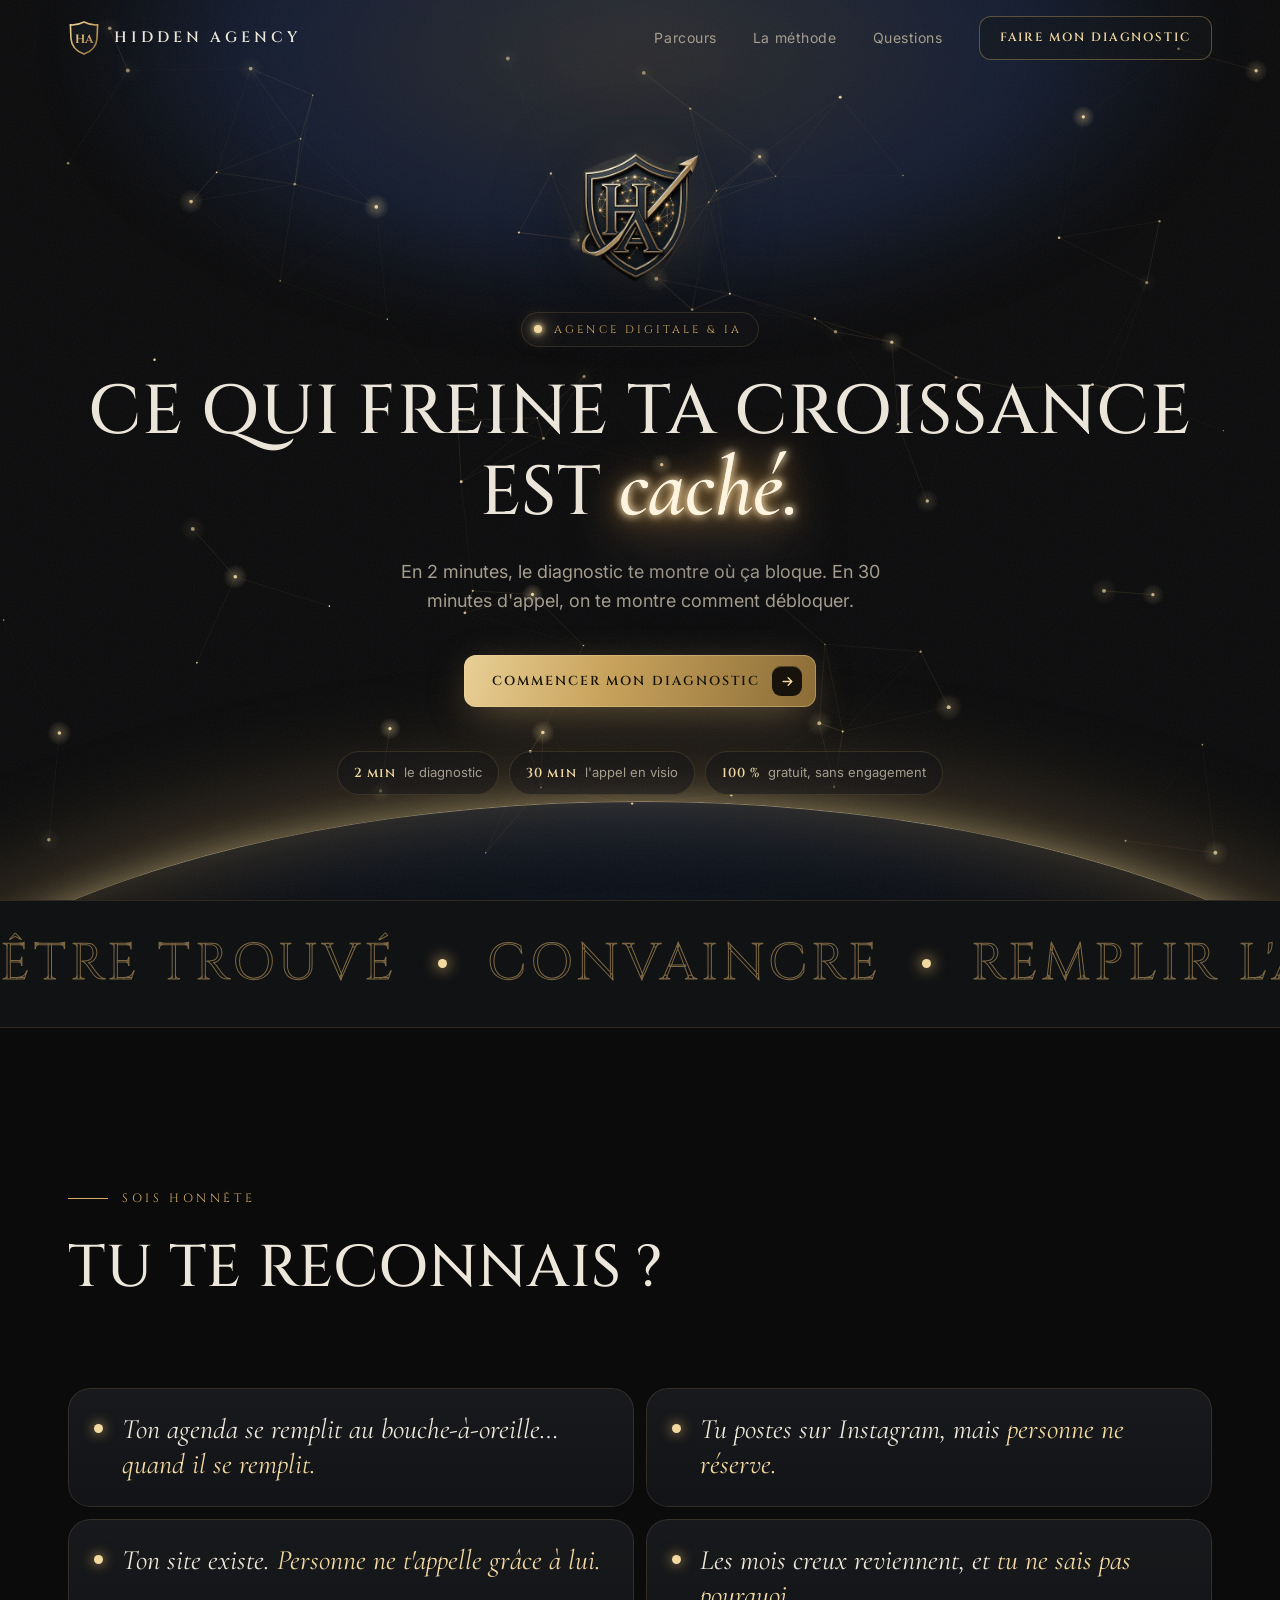
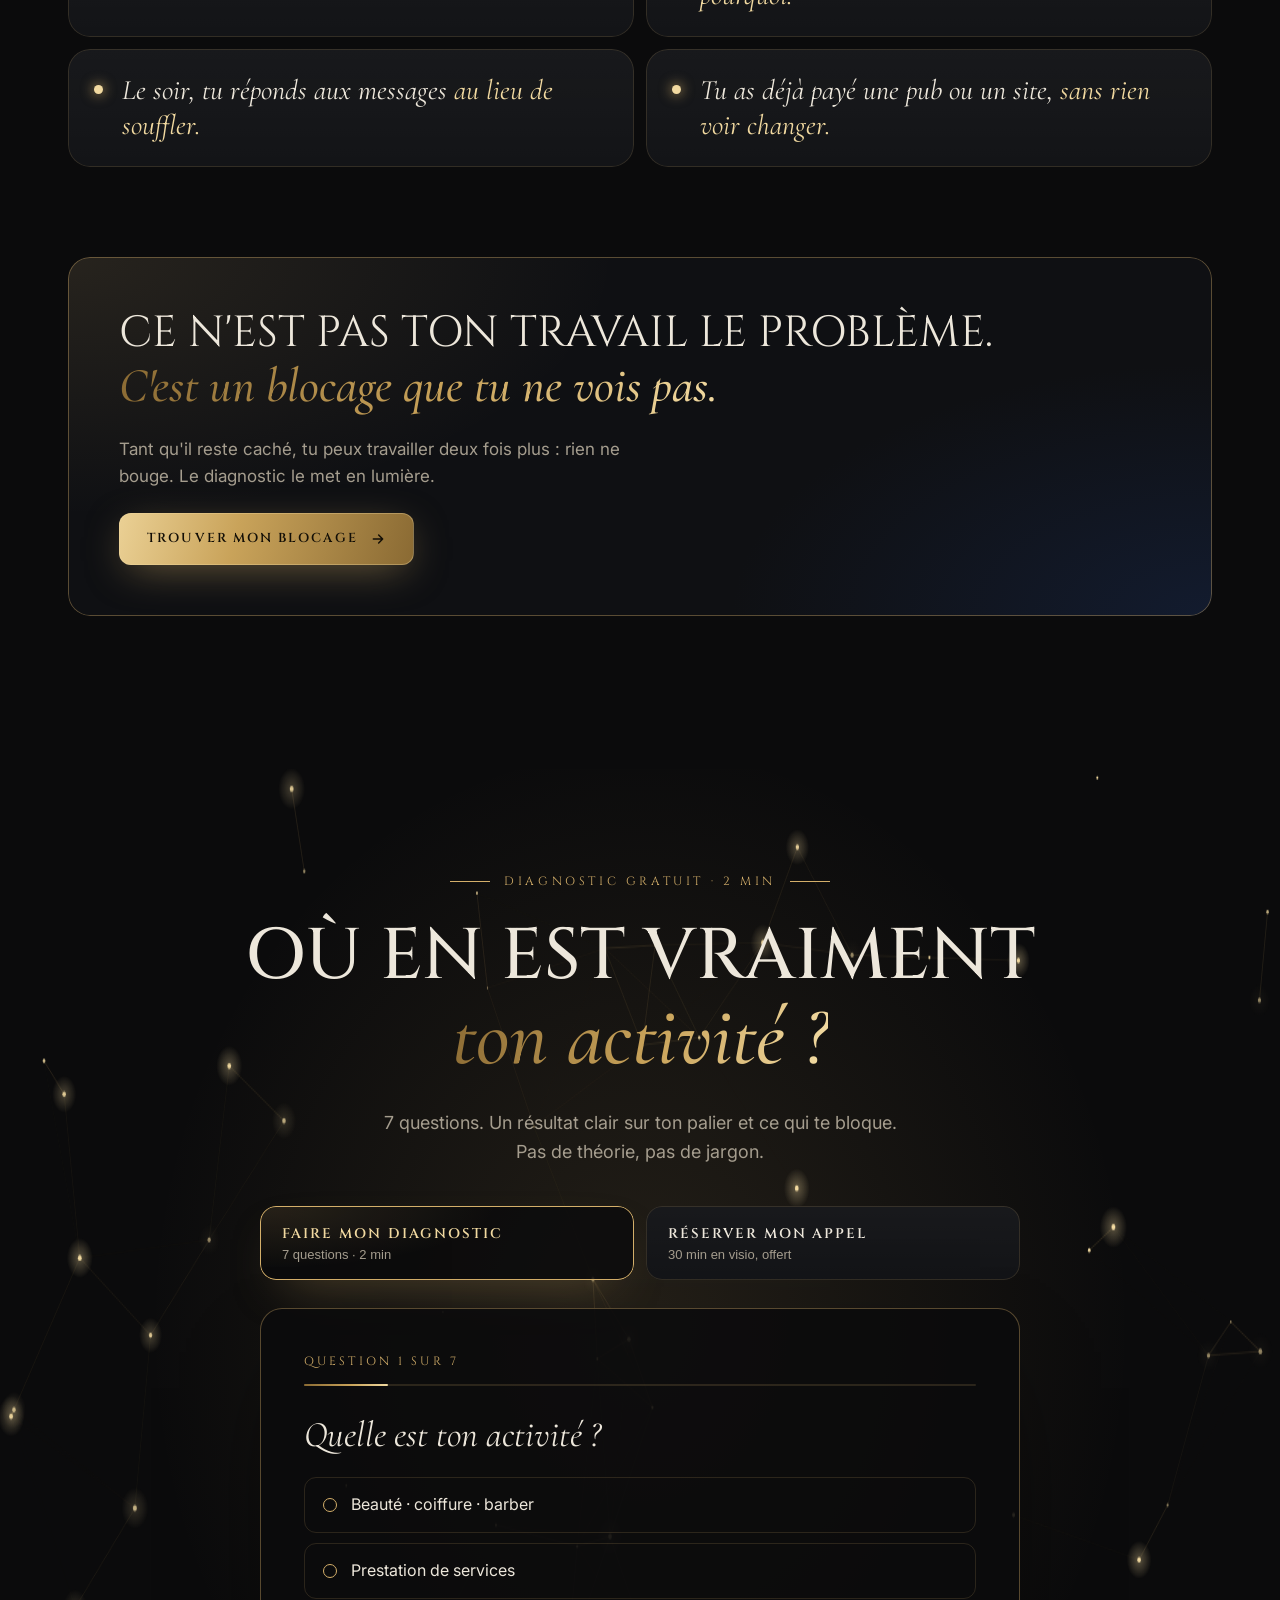
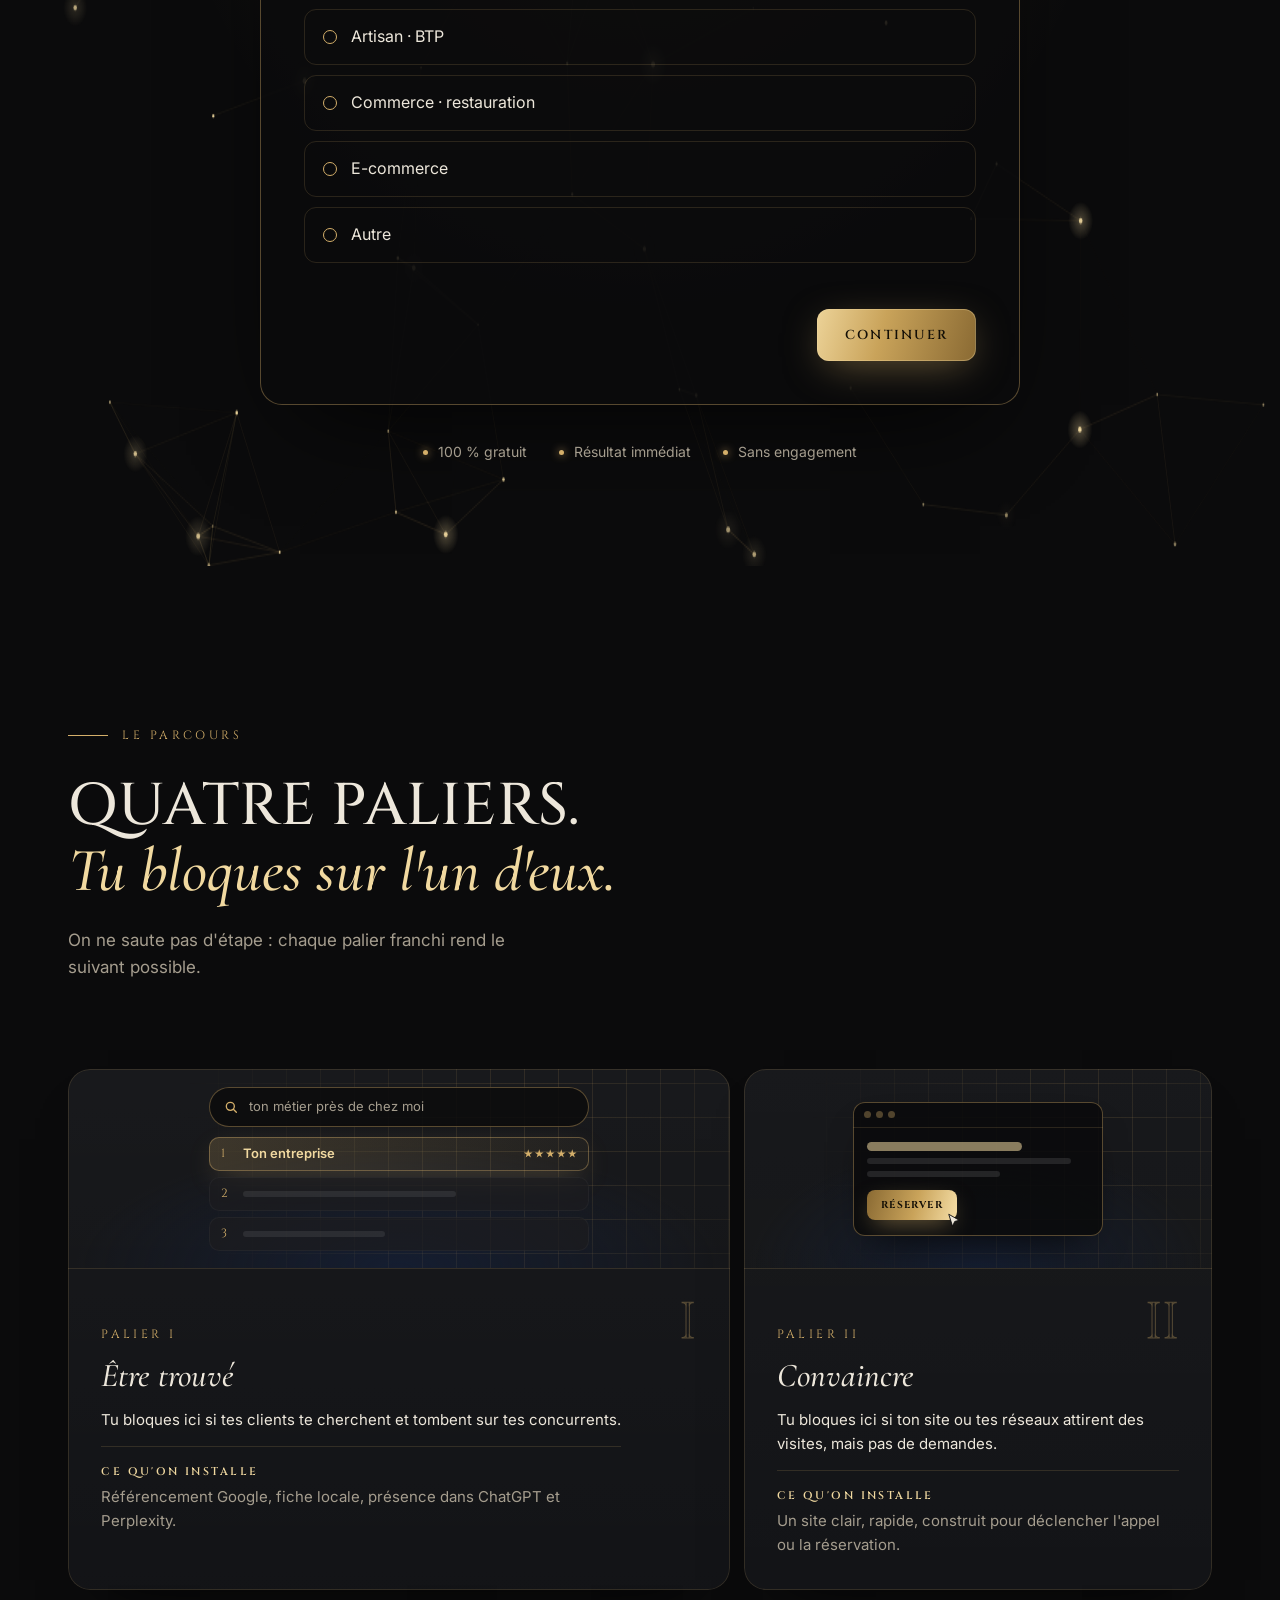
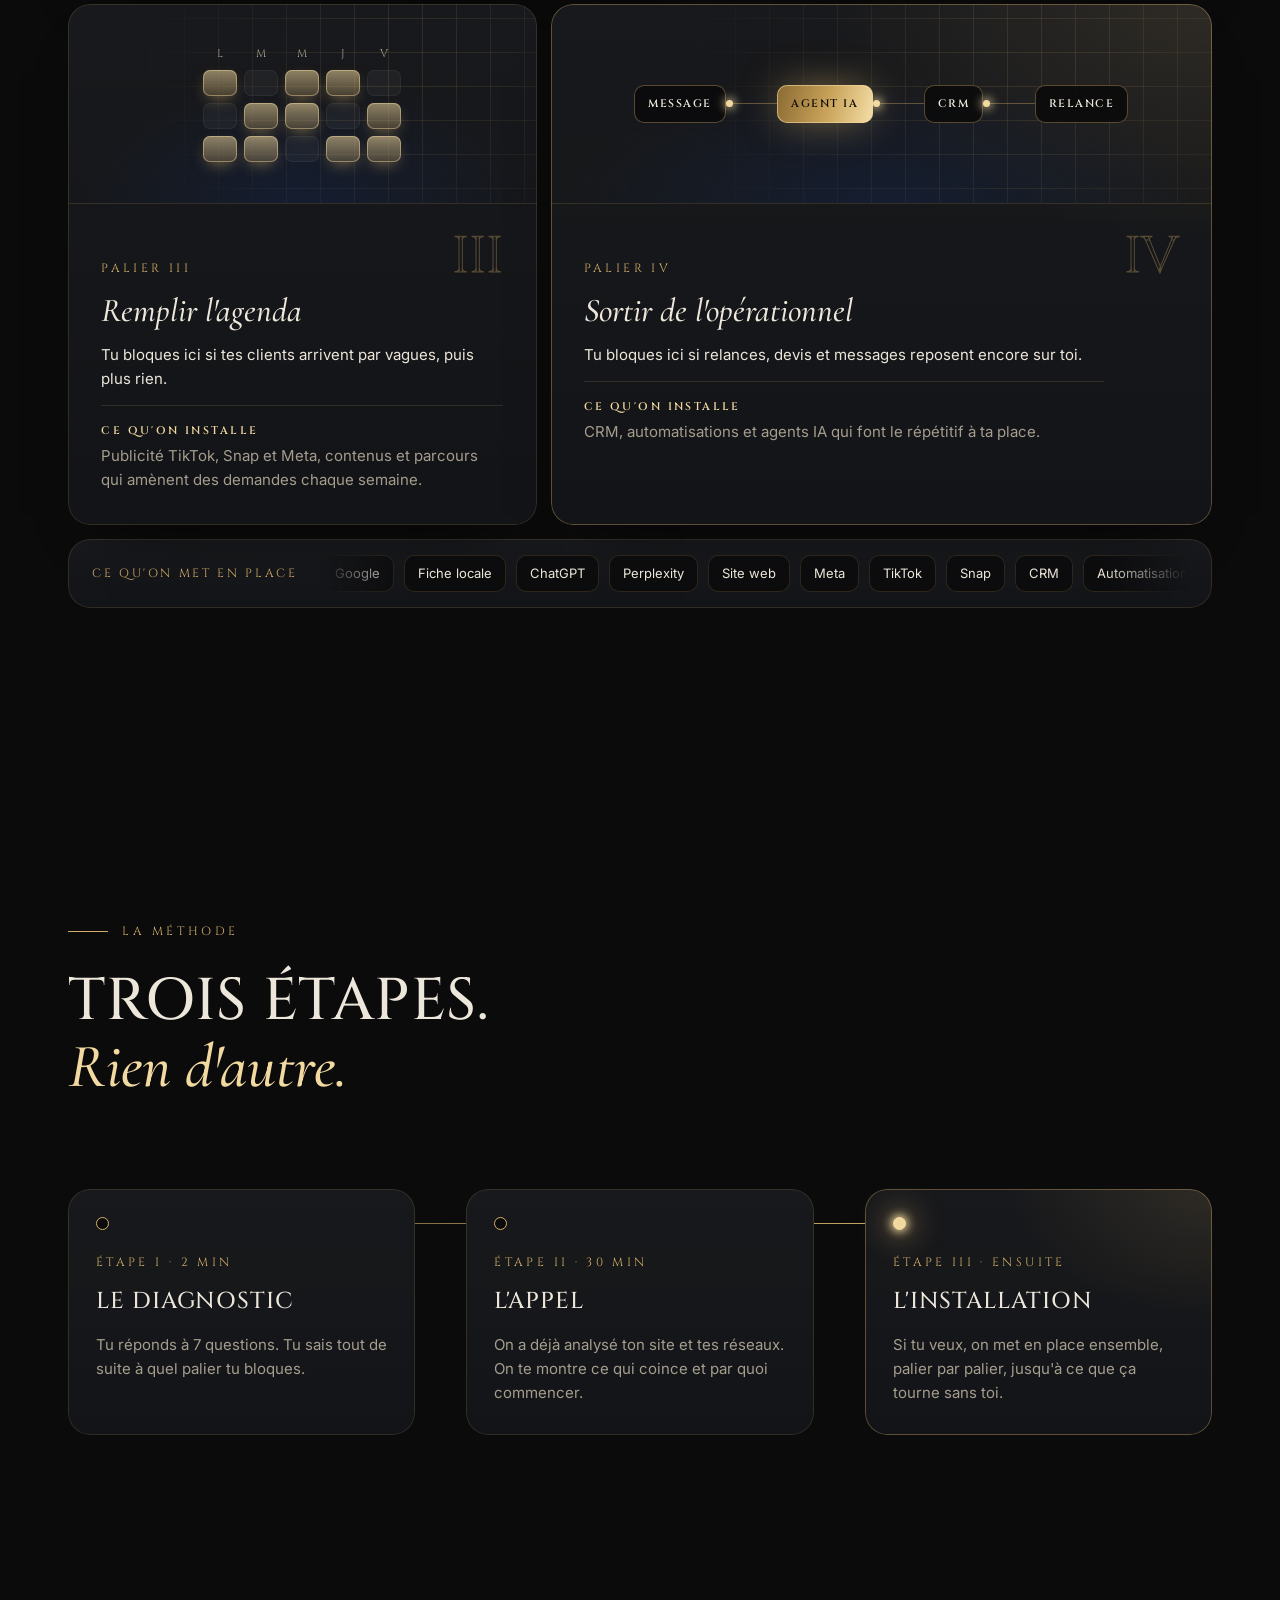
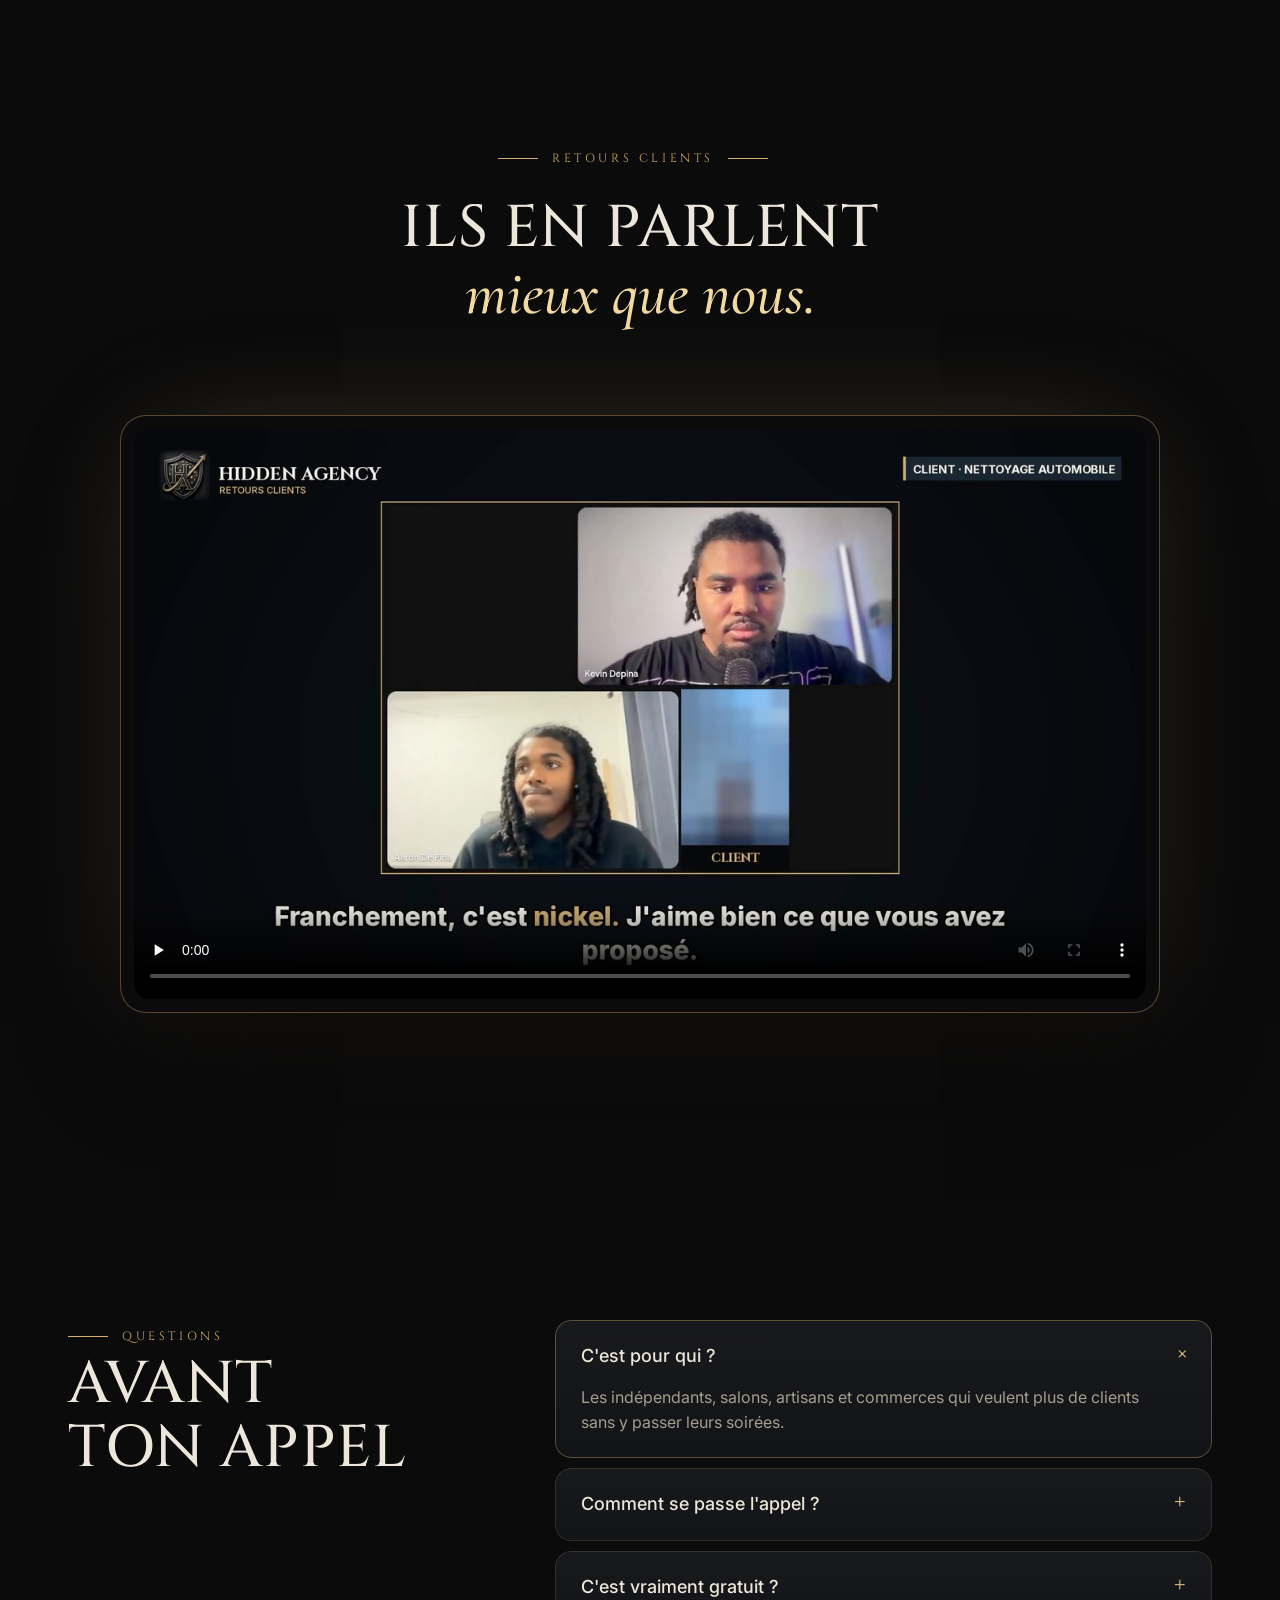
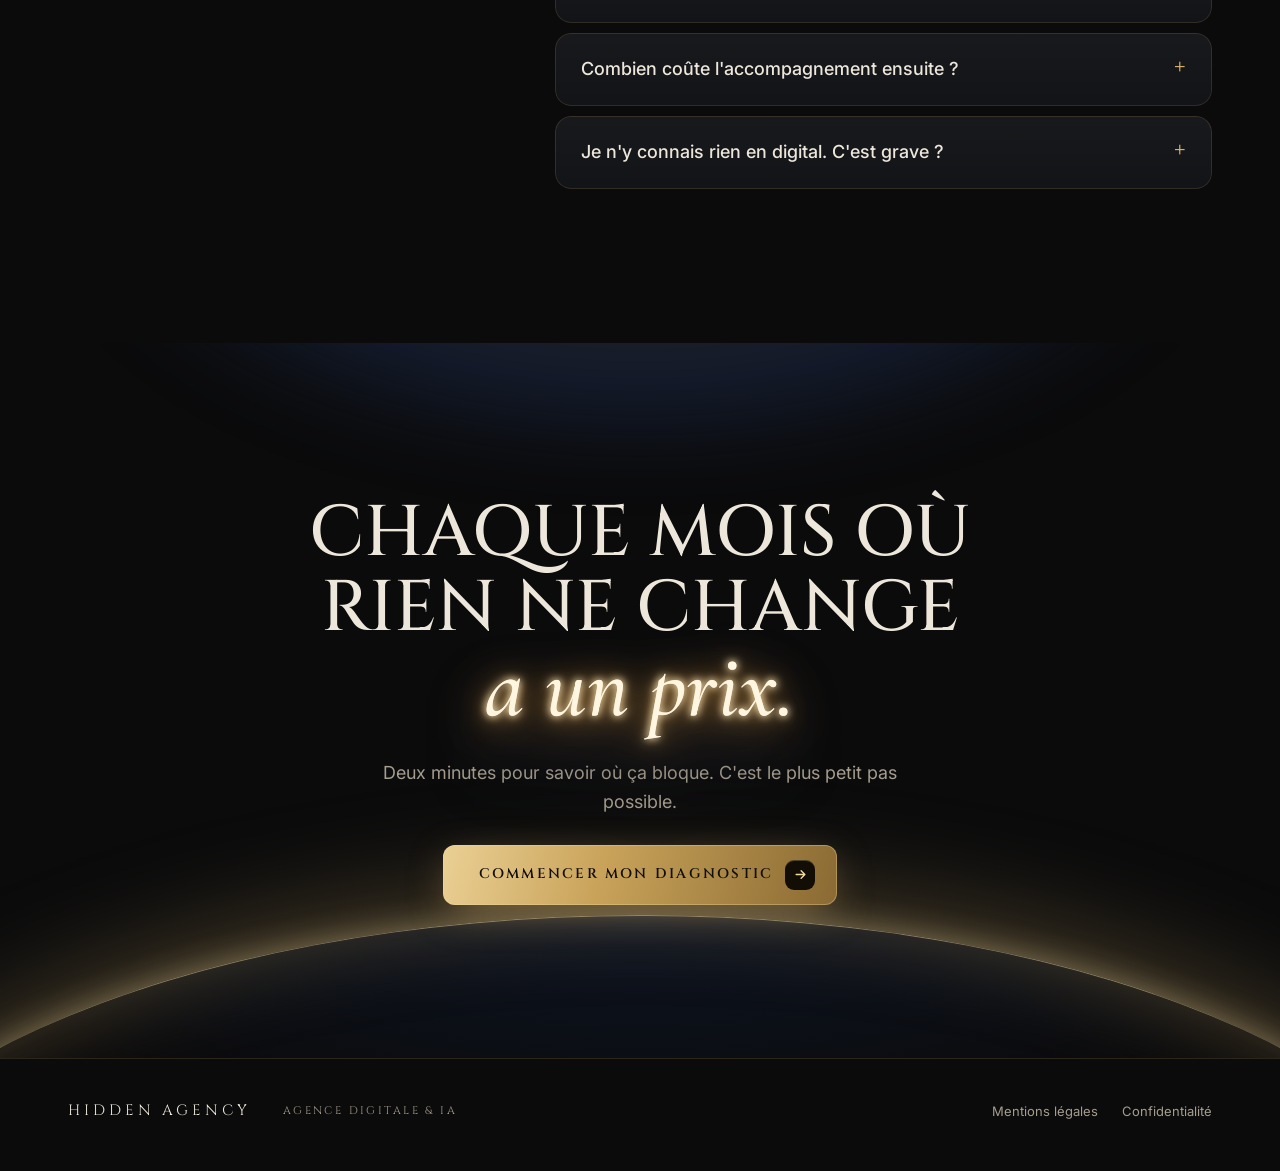
==== commit 59e213fe: "feat(A): projecteur doré au survol des cartes, titres équilibrés Co-Authored-By: Claude Opus 5.5 <no" ====
--- a/index.html
+++ b/index.html
@@ -183,12 +183,12 @@
           <h2 class="section-title reveal" id="miroir-titre">Tu te reconnais&nbsp;?</h2>
         </header>
         <ul class="pains">
-          <li class="pain reveal">Ton agenda se remplit au bouche-à-oreille… <em>quand il se remplit.</em></li>
-          <li class="pain reveal">Tu postes sur Instagram, mais <em>personne ne réserve.</em></li>
-          <li class="pain reveal">Ton site existe. <em>Personne ne t'appelle grâce à lui.</em></li>
-          <li class="pain reveal">Les mois creux reviennent, et <em>tu ne sais pas pourquoi.</em></li>
-          <li class="pain reveal">Le soir, tu réponds aux messages <em>au lieu de souffler.</em></li>
-          <li class="pain reveal">Tu as déjà payé une pub ou un site, <em>sans rien voir changer.</em></li>
+          <li class="pain reveal" data-spot>Ton agenda se remplit au bouche-à-oreille… <em>quand il se remplit.</em></li>
+          <li class="pain reveal" data-spot>Tu postes sur Instagram, mais <em>personne ne réserve.</em></li>
+          <li class="pain reveal" data-spot>Ton site existe. <em>Personne ne t'appelle grâce à lui.</em></li>
+          <li class="pain reveal" data-spot>Les mois creux reviennent, et <em>tu ne sais pas pourquoi.</em></li>
+          <li class="pain reveal" data-spot>Le soir, tu réponds aux messages <em>au lieu de souffler.</em></li>
+          <li class="pain reveal" data-spot>Tu as déjà payé une pub ou un site, <em>sans rien voir changer.</em></li>
         </ul>
         <div class="mirror-turn reveal">
           <p class="mirror-verdict">Ce n'est pas ton travail le problème.<br><em class="gold-text">C'est un blocage que tu ne vois pas.</em></p>
@@ -317,7 +317,7 @@
 
         <ol class="bento">
           <!-- Palier I : être trouvé -->
-          <li class="tile tile-wide reveal">
+          <li class="tile tile-wide reveal" data-spot>
             <div class="tile-visual" aria-hidden="true">
               <span class="tile-grid"></span>
               <div class="vis-search">
@@ -338,7 +338,7 @@
           </li>
 
           <!-- Palier II : convaincre -->
-          <li class="tile reveal">
+          <li class="tile reveal" data-spot>
             <div class="tile-visual" aria-hidden="true">
               <span class="tile-grid"></span>
               <div class="vis-browser">
@@ -359,7 +359,7 @@
           </li>
 
           <!-- Palier III : remplir l'agenda -->
-          <li class="tile reveal">
+          <li class="tile reveal" data-spot>
             <div class="tile-visual" aria-hidden="true">
               <span class="tile-grid"></span>
               <div class="vis-week">
@@ -378,7 +378,7 @@
           </li>
 
           <!-- Palier IV : sortir de l'opérationnel -->
-          <li class="tile tile-wide tile-lit reveal">
+          <li class="tile tile-wide tile-lit reveal" data-spot>
             <div class="tile-visual" aria-hidden="true">
               <span class="tile-grid"></span>
               <div class="vis-flow">
@@ -424,19 +424,19 @@
         </header>
 
         <ol class="steps">
-          <li class="step reveal">
+          <li class="step reveal" data-spot>
             <span class="node" aria-hidden="true"></span>
             <p class="step-num">Étape I · 2 min</p>
             <h3>Le diagnostic</h3>
             <p>Tu réponds à 7 questions. Tu sais tout de suite à quel palier tu bloques.</p>
           </li>
-          <li class="step reveal">
+          <li class="step reveal" data-spot>
             <span class="node" aria-hidden="true"></span>
             <p class="step-num">Étape II · 30 min</p>
             <h3>L'appel</h3>
             <p>On a déjà analysé ton site et tes réseaux. On te montre ce qui coince et par quoi commencer.</p>
           </li>
-          <li class="step reveal">
+          <li class="step reveal" data-spot>
             <span class="node node-lit" aria-hidden="true"></span>
             <p class="step-num">Étape III · ensuite</p>
             <h3>L'installation</h3>
@@ -495,23 +495,23 @@
           <h2 class="section-title reveal" id="faq-titre">Avant<br>ton appel</h2>
         </div>
         <div class="faq">
-          <details class="reveal" open>
+          <details class="reveal" data-spot open>
             <summary>C'est pour qui&nbsp;?</summary>
             <p>Les indépendants, salons, artisans et commerces qui veulent plus de clients sans y passer leurs soirées.</p>
           </details>
-          <details class="reveal">
+          <details class="reveal" data-spot>
             <summary>Comment se passe l'appel&nbsp;?</summary>
             <p>30 minutes en visio. On a regardé ton site et tes réseaux avant. On te montre ce qui bloque, ce que ça te coûte et par quoi commencer. Tu poses toutes tes questions.</p>
           </details>
-          <details class="reveal">
+          <details class="reveal" data-spot>
             <summary>C'est vraiment gratuit&nbsp;?</summary>
             <p>Oui. Pas de carte bancaire, pas de piège. Tu repars avec ton palier et ton plan, que tu travailles avec nous ou non.</p>
           </details>
-          <details class="reveal">
+          <details class="reveal" data-spot>
             <summary>Combien coûte l'accompagnement ensuite&nbsp;?</summary>
             <p>Ça dépend du palier où tu bloques. On ne chiffre qu'après l'appel, sur tes vrais besoins.</p>
           </details>
-          <details class="reveal">
+          <details class="reveal" data-spot>
             <summary>Je n'y connais rien en digital. C'est grave&nbsp;?</summary>
             <p>Non. On parle de clients, de temps et de chiffre d'affaires, pas de jargon.</p>
           </details>
--- a/styles.css
+++ b/styles.css
@@ -623,3 +623,41 @@
   *, *::before, *::after { animation: none !important; transition: none !important; }
   .js .reveal { opacity: 1; transform: none; }
 }
+
+/* ---------- Projecteur au survol (cartes marquées data-spot) ---------- */
+[data-spot] { position: relative; }
+[data-spot]::after {
+  content: "";
+  position: absolute; inset: 0;
+  border-radius: inherit;
+  pointer-events: none;
+  opacity: 0;
+  background: radial-gradient(360px circle at var(--mx, 50%) var(--my, 50%), rgba(241, 217, 160, .09), transparent 60%);
+  transition: opacity .5s var(--ease);
+}
+[data-spot]:hover::after { opacity: 1; }
+/* liseré doré qui suit aussi le pointeur */
+.tile::before {
+  content: "";
+  position: absolute; inset: 0; z-index: 2;
+  border-radius: inherit;
+  padding: 1px;
+  pointer-events: none;
+  background: radial-gradient(280px circle at var(--mx, 50%) var(--my, 0%), rgba(241, 217, 160, .7), transparent 60%);
+  -webkit-mask: linear-gradient(#000 0 0) content-box, linear-gradient(#000 0 0);
+  -webkit-mask-composite: xor;
+  mask: linear-gradient(#000 0 0) content-box exclude, linear-gradient(#000 0 0);
+  opacity: 0;
+  transition: opacity .5s var(--ease);
+}
+.tile:hover::before { opacity: 1; }
+
+/* indicateur de défilement sous le hero */
+.scroll-cue { position: absolute; left: 50%; bottom: 22px; z-index: 2; translate: -50% 0; width: 22px; height: 36px; border-radius: 12px; box-shadow: 0 0 0 1px var(--line-strong) inset; }
+.scroll-cue::after { content: ""; position: absolute; left: 50%; top: 8px; width: 3px; height: 7px; border-radius: 3px; translate: -50% 0; background: var(--gold-hi); animation: cue 2s var(--ease) infinite; }
+@keyframes cue { 0% { opacity: 0; transform: translateY(0); } 30% { opacity: 1; } 100% { opacity: 0; transform: translateY(12px); } }
+@media (max-width: 760px) { .scroll-cue { display: none; } }
+
+/* titres de section : kicker en pastille, plus lisible */
+.section .kicker { width: fit-content; padding: 7px 14px 7px 0; }
+.section-title { text-wrap: balance; }
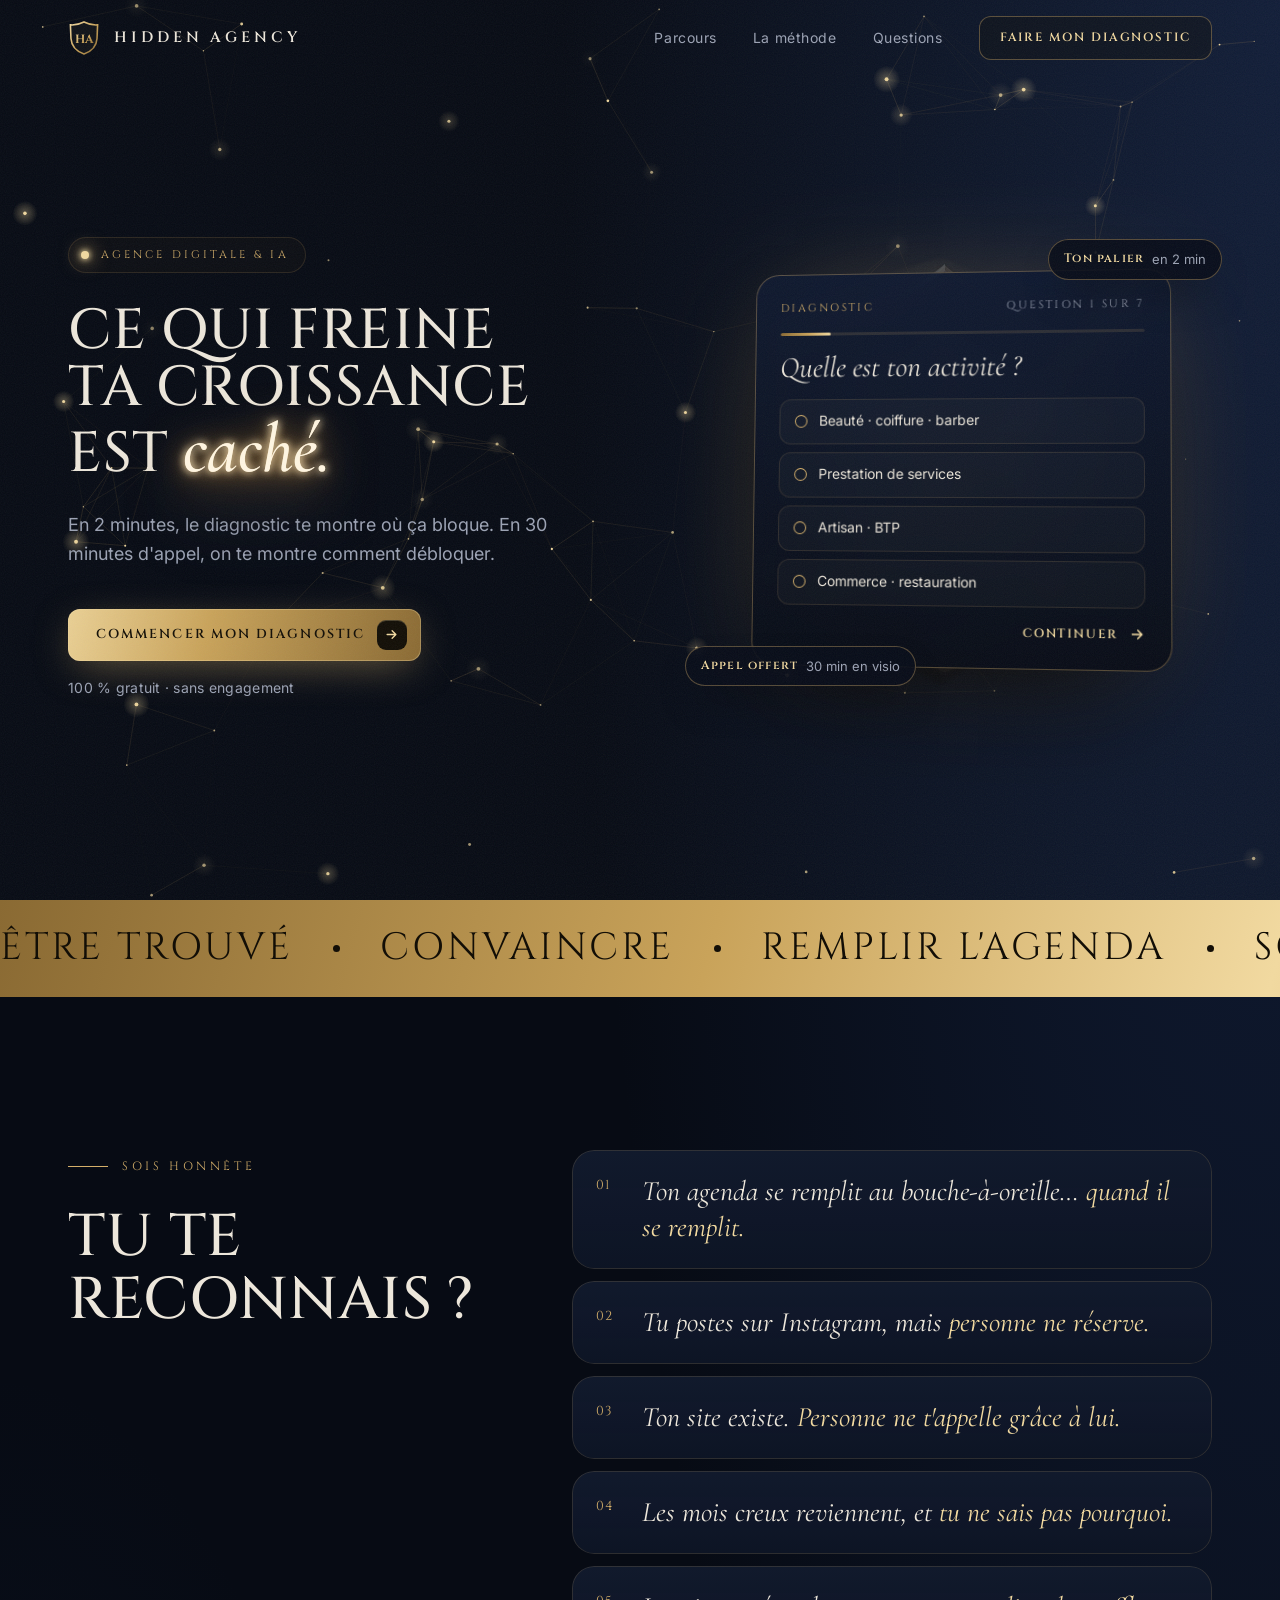
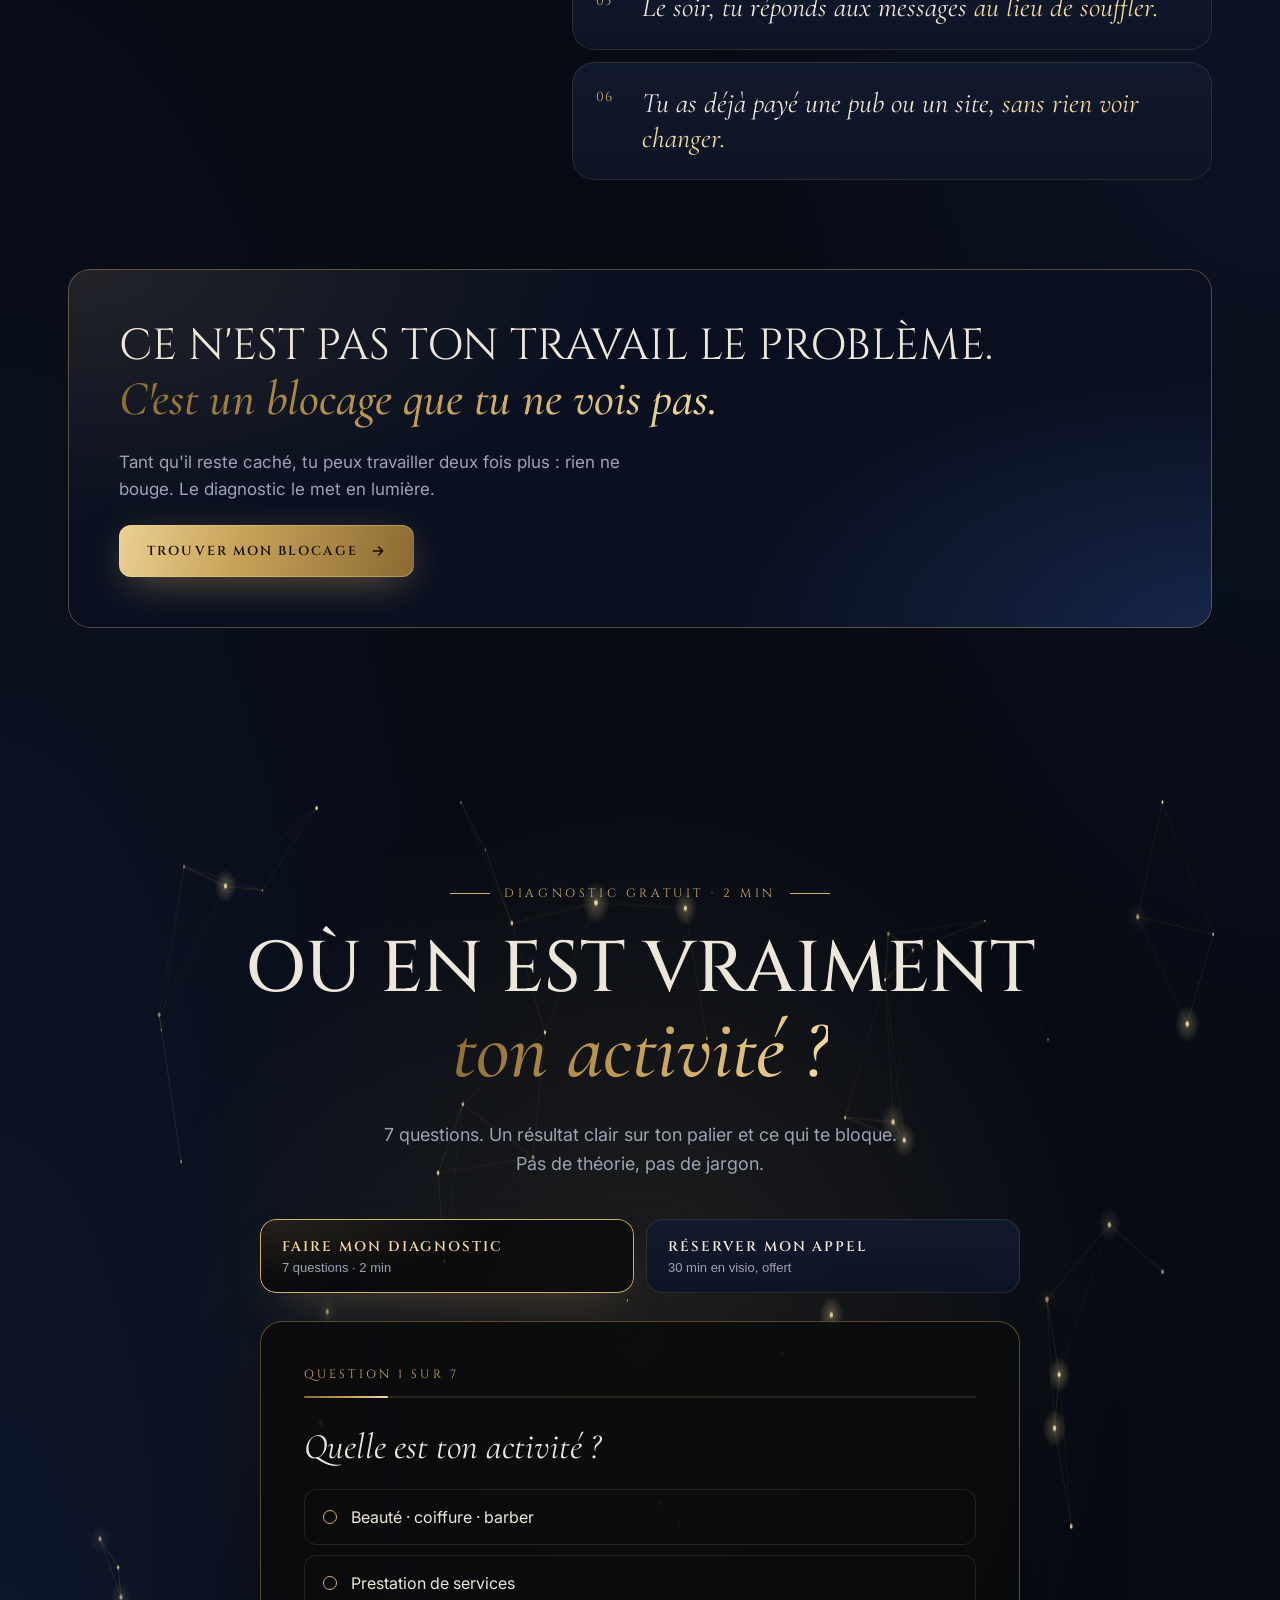
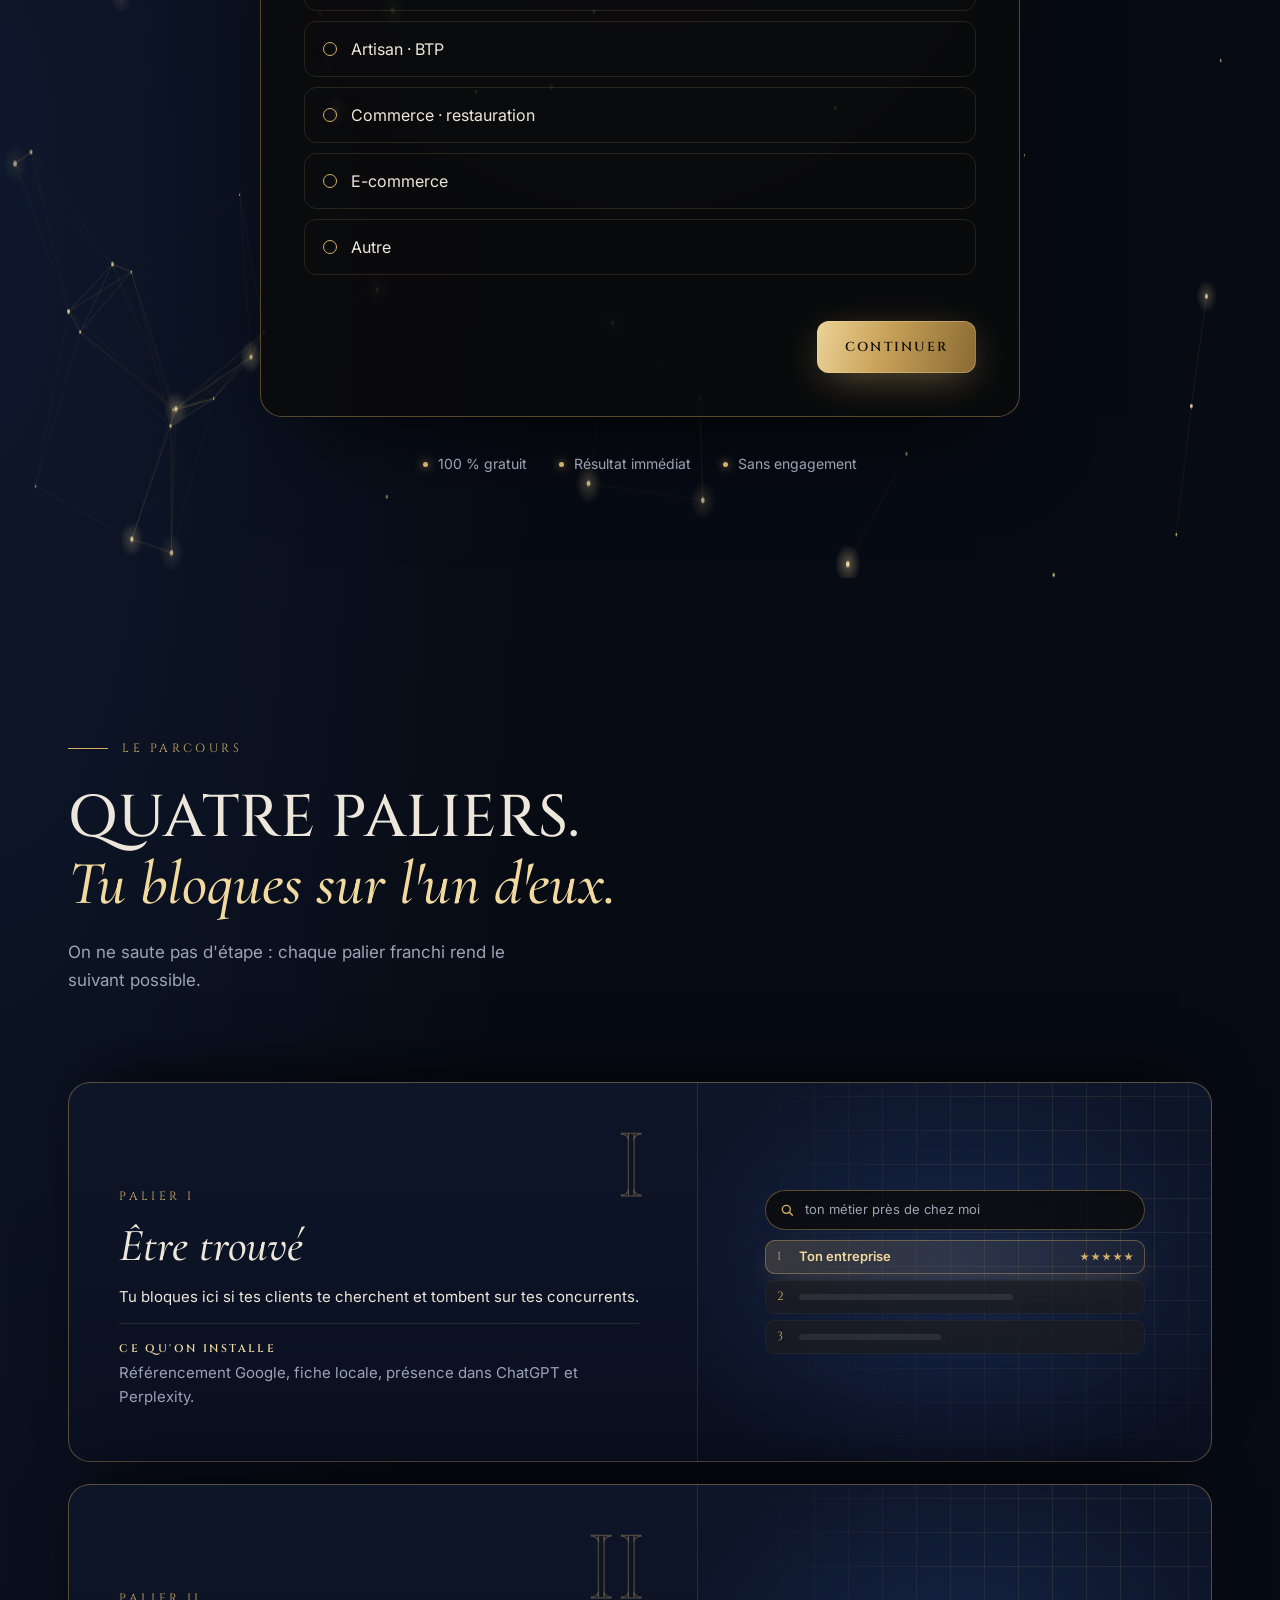
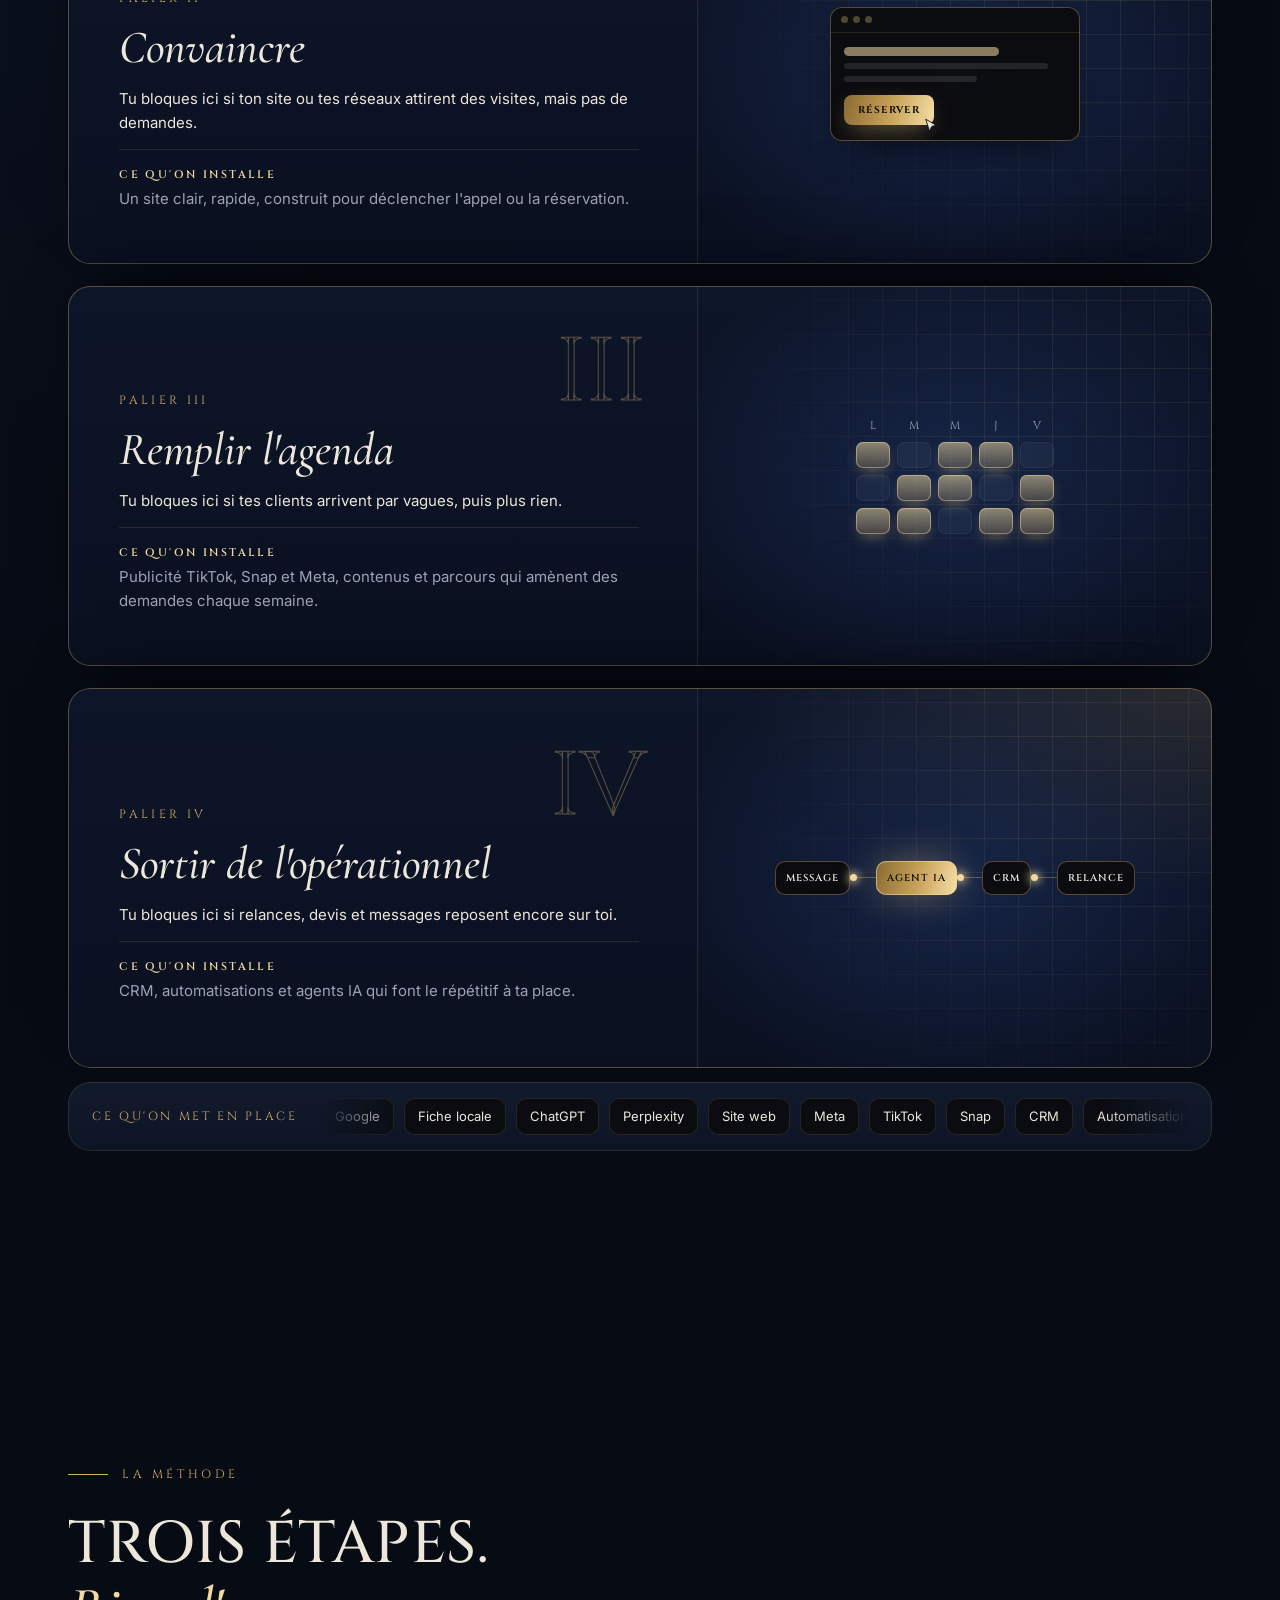
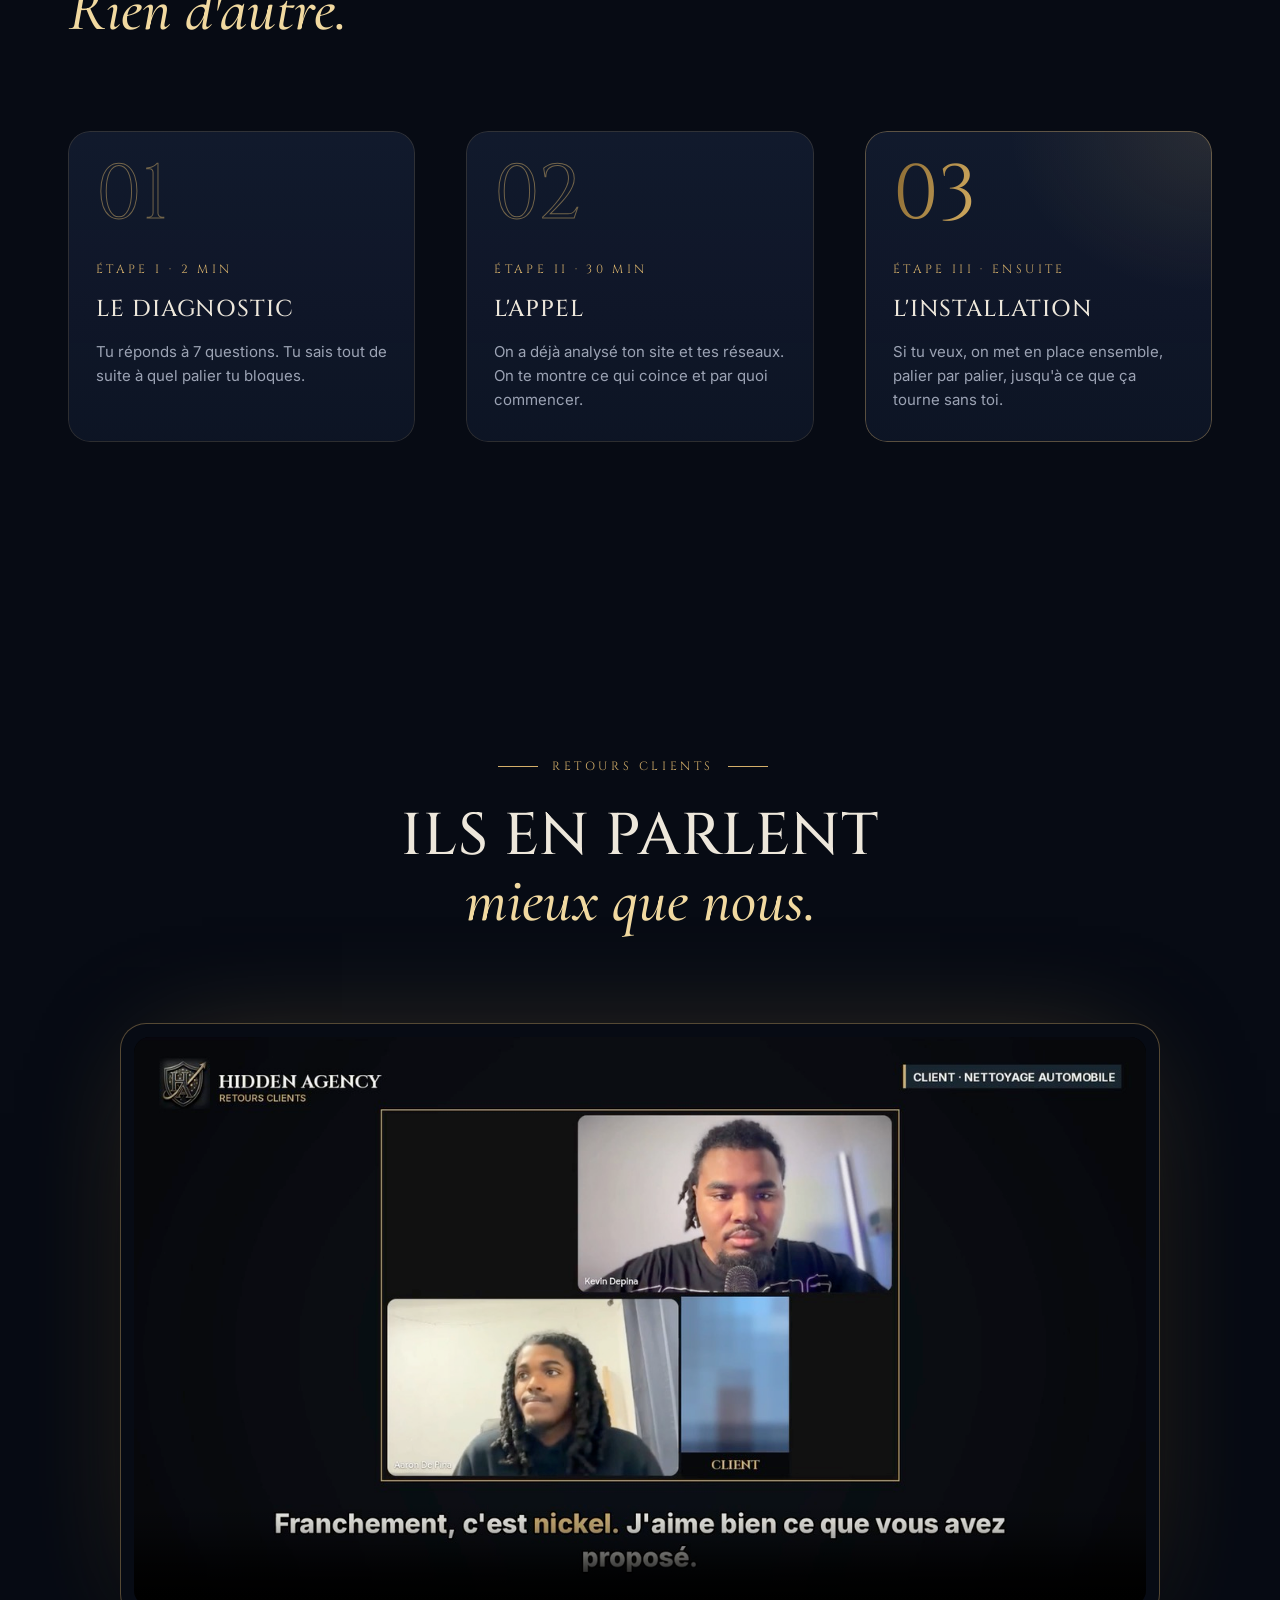
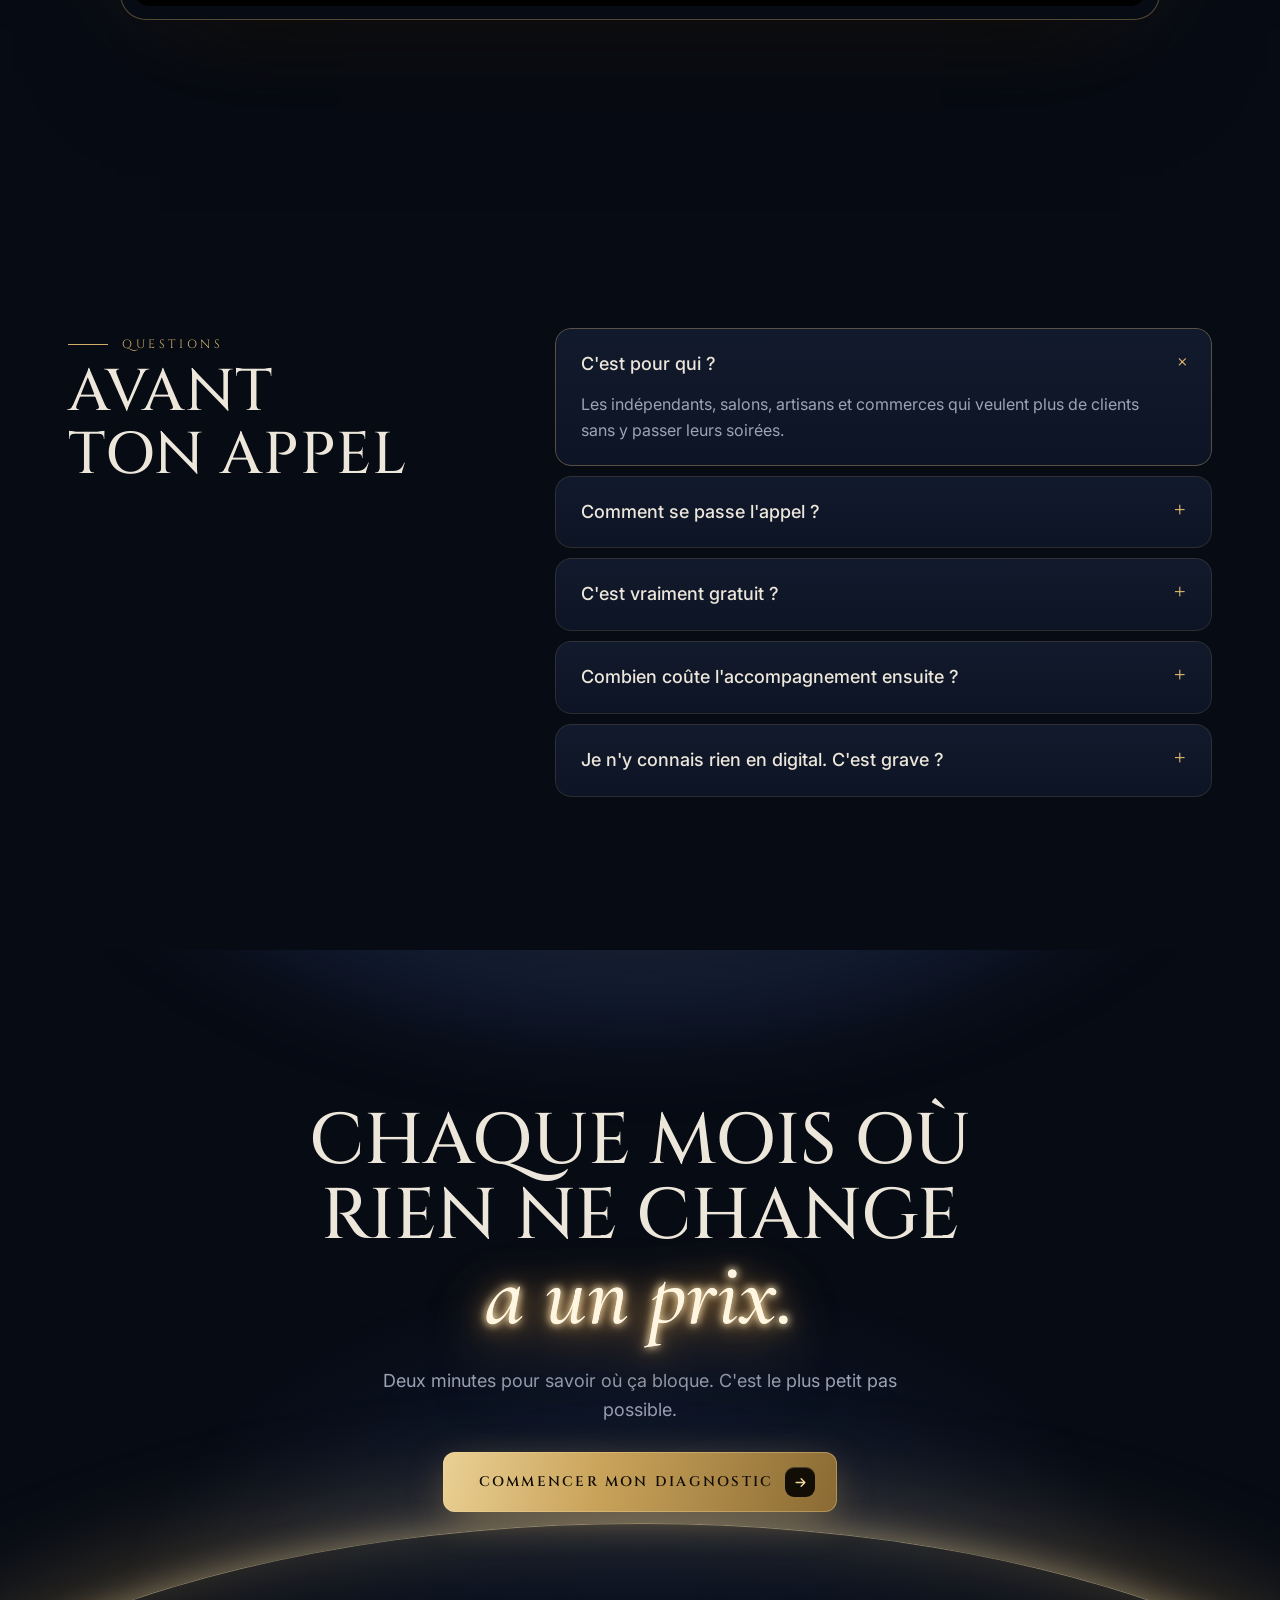
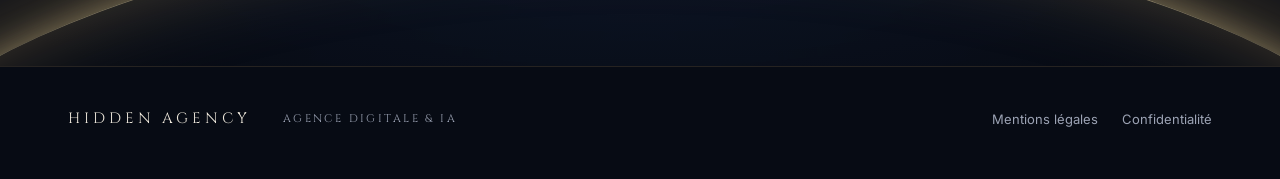
==== commit dbf82602: "feat(B): proposition Nocturne (bleu nuit, aperçu du diagnostic, paliers empilés) Co-Authored-By: Cla" ====
--- a/index.html
+++ b/index.html
@@ -25,6 +25,7 @@
   <link rel="preconnect" href="https://fonts.gstatic.com" crossorigin>
   <link rel="stylesheet" href="https://fonts.googleapis.com/css2?family=Cinzel:wght@400;500;600;700&family=Cormorant+Garamond:ital,wght@1,400;1,500&family=Inter:wght@400;500;600&display=swap">
   <link rel="stylesheet" href="styles.css">
+  <link rel="stylesheet" href="styles-b.css">
   <script>document.documentElement.classList.add('js')</script>
 
   <script type="application/ld+json">
@@ -85,7 +86,7 @@
   }
   </script>
 </head>
-<body>
+<body class="theme-b">
   <a class="skip" href="#contenu">Aller au contenu</a>
 
   <header class="site-header" data-header>
@@ -119,31 +120,44 @@
 
   <main id="contenu">
     <!-- HERO -->
-    <section class="hero" id="top">
-      <div class="hero-light" aria-hidden="true"><span class="hero-light-top"></span><span class="hero-light-rim"></span></div>
+    <section class="hero hero-b" id="top">
       <canvas class="constellation" data-constellation aria-hidden="true"></canvas>
-      <div class="container hero-inner">
-        <div class="hero-mark reveal">
-          <img src="assets/logo-mark.webp" width="660" height="660" fetchpriority="high"
+      <div class="container hero-split">
+        <div class="hero-copy">
+          <p class="eyebrow reveal"><span class="star" aria-hidden="true"></span>Agence digitale &amp; IA</p>
+          <h1 class="hero-title reveal">
+            <span class="line">Ce qui freine</span>
+            <span class="line">ta croissance</span>
+            <span class="line">est <em class="glow-text" data-text="caché.">caché.</em></span>
+          </h1>
+          <p class="lead reveal">En 2 minutes, le diagnostic te montre où ça bloque. En 30 minutes d'appel, on te montre comment débloquer.</p>
+          <div class="hero-actions reveal">
+            <a class="btn btn-gold" href="#reserver" data-booking>
+              Commencer mon diagnostic
+              <span class="btn-chip" aria-hidden="true"><svg viewBox="0 0 24 24"><path d="M5 12h14M13 6l6 6-6 6"/></svg></span>
+            </a>
+            <span class="meta">100 % gratuit · sans engagement</span>
+          </div>
+        </div>
+
+        <div class="hero-demo reveal">
+          <img class="demo-mark" src="assets/logo-mark.webp" width="660" height="660" fetchpriority="high"
                alt="Logo Hidden Agency : bouclier noir et or, monogramme HA, constellation lumineuse et flèche de croissance">
-        </div>
-        <p class="eyebrow reveal"><span class="star" aria-hidden="true"></span>Agence digitale &amp; IA</p>
-        <h1 class="hero-title reveal">
-          <span class="line">Ce qui freine ta croissance</span>
-          <span class="line">est <em class="glow-text" data-text="caché.">caché.</em></span>
-        </h1>
-        <p class="lead reveal">En 2 minutes, le diagnostic te montre où ça bloque. En 30 minutes d'appel, on te montre comment débloquer.</p>
-        <div class="hero-actions reveal">
-          <a class="btn btn-gold" href="#reserver" data-booking>
-            Commencer mon diagnostic
-            <span class="btn-chip" aria-hidden="true"><svg viewBox="0 0 24 24"><path d="M5 12h14M13 6l6 6-6 6"/></svg></span>
+          <a class="demo-card" href="#reserver" data-booking aria-label="Commencer le diagnostic : 7 questions, 2 minutes">
+            <span class="demo-head" aria-hidden="true"><span>Diagnostic</span><span>Question 1 sur 7</span></span>
+            <span class="demo-bar" aria-hidden="true"><i></i></span>
+            <span class="demo-q" aria-hidden="true">Quelle est ton activité&nbsp;?</span>
+            <span class="demo-opts" aria-hidden="true">
+              <span>Beauté · coiffure · barber</span>
+              <span>Prestation de services</span>
+              <span>Artisan · BTP</span>
+              <span>Commerce · restauration</span>
+            </span>
+            <span class="demo-foot" aria-hidden="true">Continuer <svg viewBox="0 0 24 24"><path d="M5 12h14M13 6l6 6-6 6"/></svg></span>
           </a>
-        </div>
-        <ul class="hero-proof reveal" aria-label="Ce que tu obtiens">
-          <li><strong>2 min</strong> le diagnostic</li>
-          <li><strong>30 min</strong> l'appel en visio</li>
-          <li><strong>100 %</strong> gratuit, sans engagement</li>
-        </ul>
+          <span class="demo-badge demo-badge-top" aria-hidden="true"><b>Ton palier</b> en 2 min</span>
+          <span class="demo-badge demo-badge-bottom" aria-hidden="true"><b>Appel offert</b> 30 min en visio</span>
+        </div>
       </div>
       <svg class="svg-defs" width="0" height="0" aria-hidden="true" focusable="false">
         <defs>
--- a/styles-b.css
+++ b/styles-b.css
@@ -0,0 +1,151 @@
+/* ============================================================
+   Proposition B « Nocturne » — bleu nuit dominant.
+   Se charge après styles.css et ne fait que le surcharger.
+   ============================================================ */
+
+.theme-b {
+  --ink: #070B14;
+  --ink-2: #0B1221;
+  --navy: #0E1830;
+  --card: linear-gradient(180deg, rgba(120, 150, 210, .06), rgba(120, 150, 210, .015)), #0B1222;
+  --line: rgba(212, 175, 106, .15);
+  --muted: #9CA3B4;
+  background:
+    radial-gradient(80% 40% at 100% 0%, rgba(30, 52, 100, .45), transparent 70%),
+    radial-gradient(60% 30% at 0% 35%, rgba(30, 52, 100, .3), transparent 70%),
+    var(--ink);
+}
+.theme-b .site-header.is-scrolled .header-inner { background: rgba(8, 13, 25, .8); }
+
+/* ---------- Hero : texte à gauche, aperçu du diagnostic à droite ---------- */
+.hero-b { background: transparent; padding: 132px 0 96px; }
+.hero-split { position: relative; display: grid; grid-template-columns: minmax(0, 1.05fr) minmax(0, .95fr); align-items: center; gap: clamp(40px, 6vw, 96px); }
+.hero-b .hero-copy { text-align: left; }
+.hero-b .hero-title { font-size: clamp(38px, 5vw, 76px); line-height: 1.02; text-wrap: initial; }
+.hero-b .lead { margin-inline: 0; }
+.hero-b .hero-actions { justify-content: flex-start; }
+
+.hero-demo { position: relative; display: grid; place-items: center; min-height: 520px; }
+/* le logo devient un sceau en fond, derrière la carte */
+.demo-mark { position: absolute; width: 92%; max-width: 560px; height: auto; aspect-ratio: 1; opacity: .22; filter: blur(.5px) saturate(.9); animation: float 12s ease-in-out infinite; }
+.hero-demo::before { content: ""; position: absolute; inset: 10%; border-radius: 50%; background: radial-gradient(closest-side, rgba(212, 175, 106, .22), rgba(30, 52, 100, .35) 55%, transparent 75%); filter: blur(20px); }
+
+.demo-card {
+  position: relative;
+  display: grid;
+  gap: 16px;
+  width: min(420px, 100%);
+  padding: 26px;
+  border-radius: 24px;
+  background: linear-gradient(180deg, rgba(14, 24, 48, .88), rgba(7, 11, 20, .92));
+  box-shadow: 0 0 0 1px var(--line-strong) inset, 0 50px 100px -40px rgba(0, 0, 0, .95), 0 0 120px -40px rgba(212, 175, 106, .45);
+  backdrop-filter: blur(16px);
+  -webkit-backdrop-filter: blur(16px);
+  color: var(--text);
+  text-decoration: none;
+  transform: perspective(1200px) rotateY(-6deg) rotateX(3deg);
+  transition: transform .8s var(--ease), box-shadow .8s var(--ease);
+}
+.demo-card:hover { transform: perspective(1200px) rotateY(0) rotateX(0) translateY(-4px); box-shadow: 0 0 0 1px var(--gold) inset, 0 60px 110px -40px rgba(0, 0, 0, .95), 0 0 140px -30px rgba(212, 175, 106, .6); }
+.demo-head { display: flex; justify-content: space-between; font-family: var(--f-display); font-size: 11px; letter-spacing: .22em; text-transform: uppercase; color: var(--gold); }
+.demo-head span:last-child { color: var(--muted); }
+.demo-bar { height: 3px; border-radius: 3px; background: var(--line); overflow: hidden; }
+.demo-bar i { display: block; height: 100%; width: 14%; border-radius: 3px; background: var(--gold-grad); background-size: 200% 100%; animation: demo-bar 6s var(--ease) infinite; }
+.demo-q { font-family: var(--f-accent); font-style: italic; font-size: 30px; line-height: 1.1; }
+.demo-opts { display: grid; gap: 8px; }
+.demo-opts span { position: relative; display: flex; align-items: center; gap: 12px; min-height: 46px; padding: 0 16px; border-radius: 12px; background: rgba(255, 255, 255, .025); box-shadow: 0 0 0 1px var(--line) inset; font-size: 14px; }
+.demo-opts span::before { content: ""; flex: 0 0 13px; height: 13px; border-radius: 50%; box-shadow: 0 0 0 1px var(--gold) inset; }
+/* une réponse se coche toute seule, en boucle */
+.demo-opts span:nth-child(1) { animation: demo-pick 6s var(--ease) infinite; }
+.demo-opts span:nth-child(1)::before { animation: demo-dot 6s var(--ease) infinite; }
+.demo-foot { display: flex; align-items: center; justify-content: flex-end; gap: 10px; font-family: var(--f-display); font-size: 12px; font-weight: 600; letter-spacing: .16em; text-transform: uppercase; color: var(--gold-hi); }
+.demo-foot svg { width: 16px; height: 16px; fill: none; stroke: currentColor; stroke-width: 2.2; stroke-linecap: round; stroke-linejoin: round; transition: transform .4s var(--ease); }
+.demo-card:hover .demo-foot svg { transform: translateX(4px); }
+
+.demo-badge { position: absolute; z-index: 2; display: flex; gap: 8px; padding: 10px 16px; border-radius: 999px; background: rgba(8, 13, 25, .9); box-shadow: 0 0 0 1px var(--line-strong) inset, 0 20px 40px -16px rgba(0, 0, 0, .9); font-size: 13px; color: var(--muted); white-space: nowrap; animation: float 7s ease-in-out infinite; }
+.demo-badge b { font-family: var(--f-display); font-weight: 600; font-size: 12px; letter-spacing: .1em; color: var(--gold-hi); }
+.demo-badge-top { top: 6%; right: -2%; }
+.demo-badge-bottom { bottom: 8%; left: -4%; animation-delay: -3.5s; }
+
+@keyframes demo-bar { 0%, 30% { width: 14%; } 60%, 100% { width: 28%; } }
+@keyframes demo-pick { 0%, 25% { background: rgba(255, 255, 255, .025); box-shadow: 0 0 0 1px var(--line) inset; } 35%, 90% { background: rgba(212, 175, 106, .12); box-shadow: 0 0 0 1px var(--gold) inset; } 100% { background: rgba(255, 255, 255, .025); box-shadow: 0 0 0 1px var(--line) inset; } }
+@keyframes demo-dot { 0%, 25% { background: transparent; } 35%, 90% { background: var(--gold-hi); box-shadow: 0 0 10px 2px rgba(241, 217, 160, .6); } 100% { background: transparent; } }
+
+/* ---------- Bandeau : plein or ---------- */
+.theme-b .marquee { background: var(--gold-grad); background-size: 200% 100%; border: 0; padding: 18px 0; }
+.theme-b .marquee span { color: #120E06; -webkit-text-stroke: 0; font-size: clamp(22px, 3vw, 38px); }
+.theme-b .marquee i { background: #120E06; box-shadow: none; width: 7px; height: 7px; }
+
+/* ---------- Miroir : titre collant à gauche, phrases à droite ---------- */
+@media (min-width: 961px) {
+  .theme-b .mirror .container { display: grid; grid-template-columns: minmax(0, .8fr) minmax(0, 1.2fr); gap: 0 clamp(40px, 6vw, 96px); }
+  .theme-b .mirror .section-head { position: sticky; top: 130px; align-self: start; }
+  .theme-b .mirror .pains { grid-template-columns: minmax(0, 1fr); }
+  .theme-b .mirror-turn { grid-column: 1 / -1; }
+}
+.theme-b .pains { counter-reset: pain; }
+.theme-b .pain { counter-increment: pain; padding-left: 70px; }
+.theme-b .pain::before { content: counter(pain, decimal-leading-zero); left: 24px; top: 27px; width: auto; height: auto; border-radius: 0; background: none; box-shadow: none; font-family: var(--f-display); font-style: normal; font-size: 13px; letter-spacing: .1em; color: var(--gold); }
+
+/* ---------- Paliers : cartes qui s'empilent au défilement ---------- */
+.theme-b .bento { grid-template-columns: minmax(0, 1fr); gap: 22px; }
+.theme-b .tile, .theme-b .tile-wide {
+  grid-column: 1 / -1;
+  position: sticky;
+  top: 110px;
+  grid-template-columns: minmax(0, 1.1fr) minmax(0, .9fr);
+  grid-template-rows: auto;
+  min-height: 380px;
+  background: linear-gradient(180deg, #0D1528, #0A1020);
+  box-shadow: 0 0 0 1px var(--line-strong) inset, 0 -30px 60px -30px rgba(0, 0, 0, .9);
+}
+.theme-b .tile:nth-child(2) { top: 132px; }
+.theme-b .tile:nth-child(3) { top: 154px; }
+.theme-b .tile:nth-child(4) { top: 176px; }
+.theme-b .tile:hover { transform: none; }
+.theme-b .tile-visual { order: 2; height: auto; border-bottom: 0; border-left: 1px solid var(--line); background: radial-gradient(80% 80% at 50% 50%, rgba(30, 52, 100, .55), transparent 75%); }
+.theme-b .tile-body { order: 1; align-content: center; padding: clamp(28px, 4vw, 56px); }
+.theme-b .tile h3 { font-size: clamp(34px, 3.6vw, 52px); }
+.theme-b .numeral { font-size: clamp(64px, 7vw, 110px); -webkit-text-stroke-color: rgba(212, 175, 106, .4); }
+.theme-b .leak-tag { align-items: flex-end; }
+.theme-b .tile-lit { background: radial-gradient(70% 90% at 100% 0%, rgba(212, 175, 106, .14), transparent 60%), linear-gradient(180deg, #0D1528, #0A1020); }
+
+/* ---------- Méthode : grands chiffres ---------- */
+.theme-b .steps { counter-reset: step; }
+.theme-b .steps::before { display: none; }
+.theme-b .step { counter-increment: step; padding-top: 30px; }
+.theme-b .step::before { content: counter(step, decimal-leading-zero); display: block; margin-bottom: 18px; font-family: var(--f-display); font-size: clamp(64px, 6vw, 96px); line-height: .9; color: transparent; -webkit-text-stroke: 1px rgba(212, 175, 106, .5); }
+.theme-b .step:last-child::before { -webkit-text-stroke: 0; color: transparent; background: var(--gold-grad); -webkit-background-clip: text; background-clip: text; }
+.theme-b .node { display: none; }
+
+/* ---------- Relance finale ---------- */
+.theme-b .final { background: radial-gradient(60% 80% at 50% 100%, rgba(30, 52, 100, .55), transparent 70%), transparent; }
+
+/* ---------- Responsive ---------- */
+@media (max-width: 960px) {
+  .hero-split { grid-template-columns: minmax(0, 1fr); }
+  .hero-demo { min-height: 0; padding: 20px 0 10px; }
+  .demo-card { transform: none; }
+  .demo-badge-top { right: 0; top: 0; }
+  .demo-badge-bottom { left: 0; bottom: -6px; }
+  .theme-b .tile, .theme-b .tile-wide { position: relative; top: auto !important; grid-template-columns: minmax(0, 1fr); min-height: 0; }
+  .theme-b .tile-visual { order: 0; border-left: 0; border-bottom: 1px solid var(--line); min-height: 180px; padding: 26px 0; }
+  .theme-b .tile-body { order: 1; }
+}
+@media (max-width: 760px) {
+  .hero-b { padding-top: 108px; }
+  .hero-b .hero-title { font-size: clamp(34px, 10vw, 46px); }
+  .hero-b .hero-actions .btn { width: 100%; }
+  .demo-card { padding: 20px; }
+  .demo-q { font-size: 25px; }
+  .demo-badge { font-size: 12px; padding: 8px 12px; }
+  .theme-b .pain { padding-left: 58px; }
+  .theme-b .pain::before { left: 20px; top: 24px; }
+}
+
+/* ajustements */
+.hero-b .hero-title { font-size: clamp(36px, 4.4vw, 66px); }
+.theme-b .mirror-turn { background: radial-gradient(80% 120% at 0% 0%, rgba(212, 175, 106, .12), transparent 60%), radial-gradient(60% 100% at 100% 100%, rgba(30, 52, 100, .6), transparent 70%), #0A1020; }
+.theme-b .vis-link { width: clamp(14px, 2vw, 26px); }
+.theme-b .vis-node { padding: 9px 11px; font-size: 10px; letter-spacing: .1em; }
+@media (max-width: 760px) { .hero-b .hero-title { font-size: clamp(32px, 9.5vw, 44px); } }
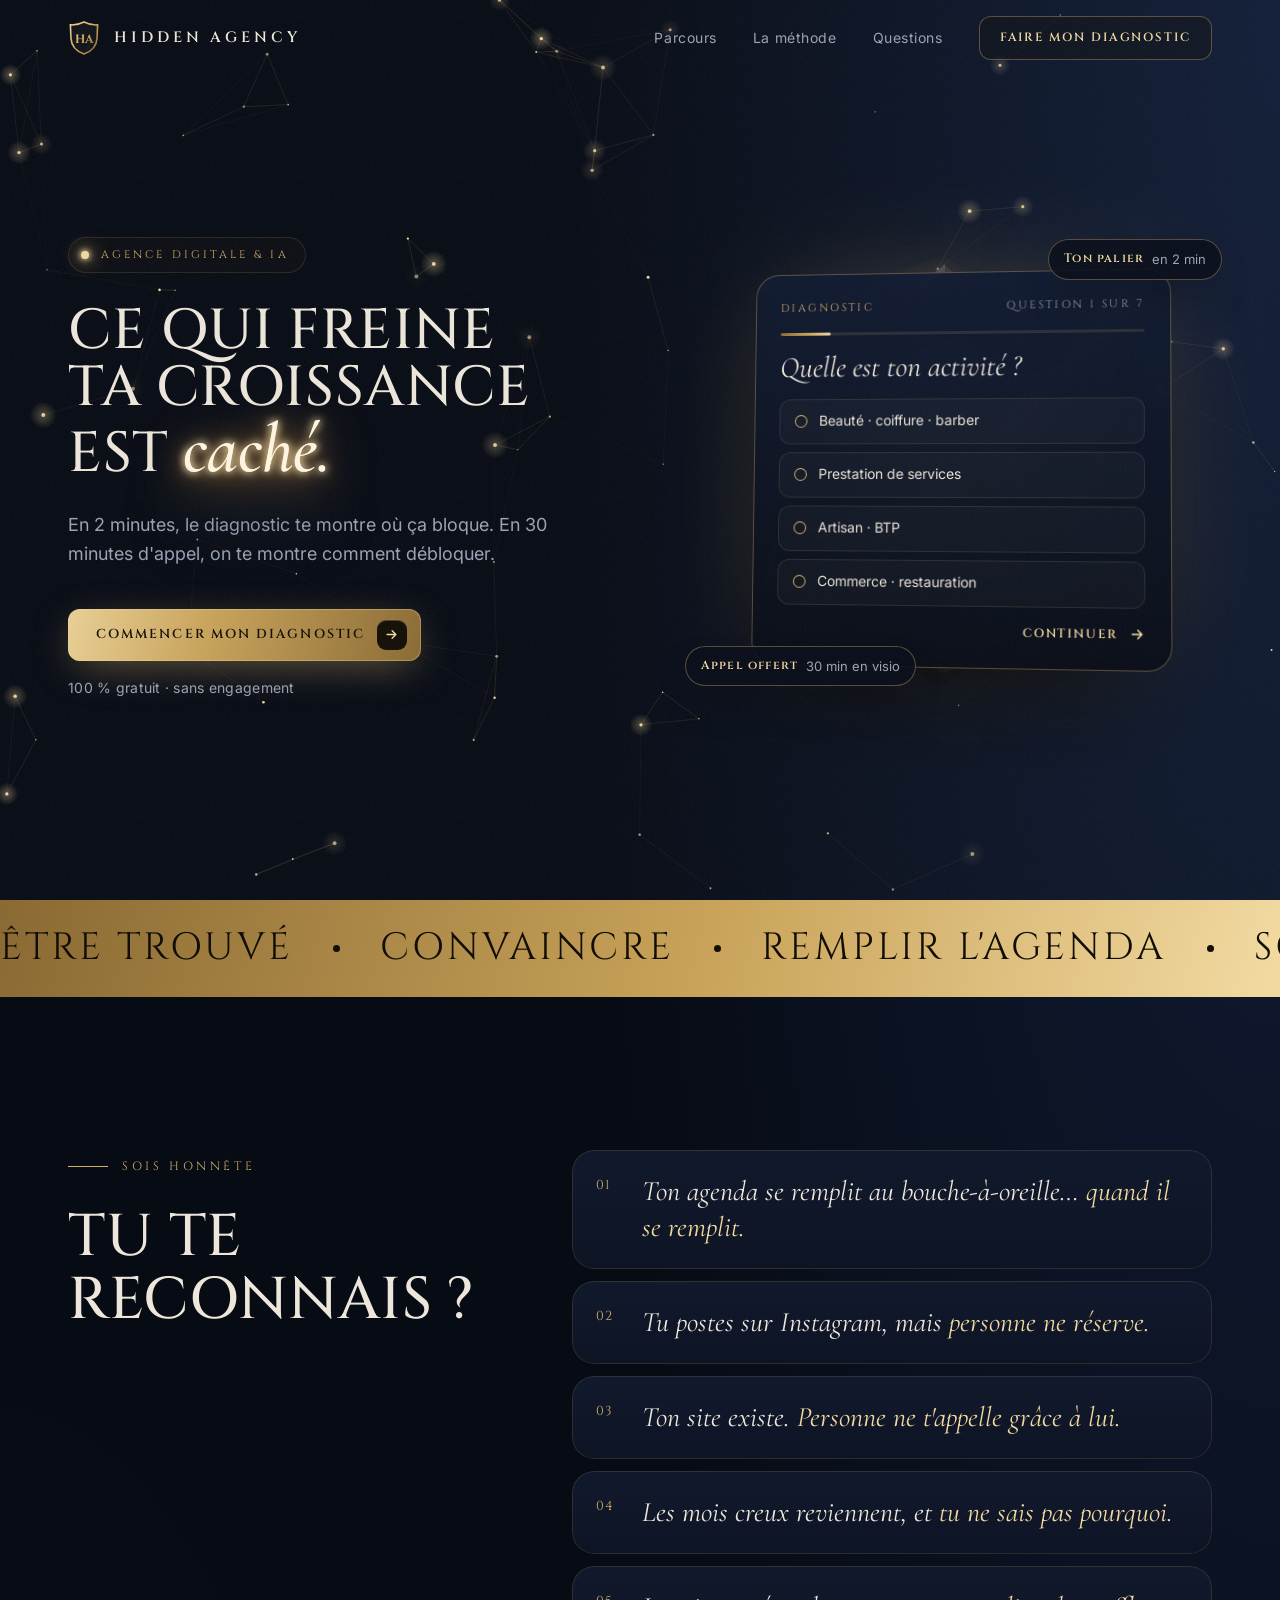
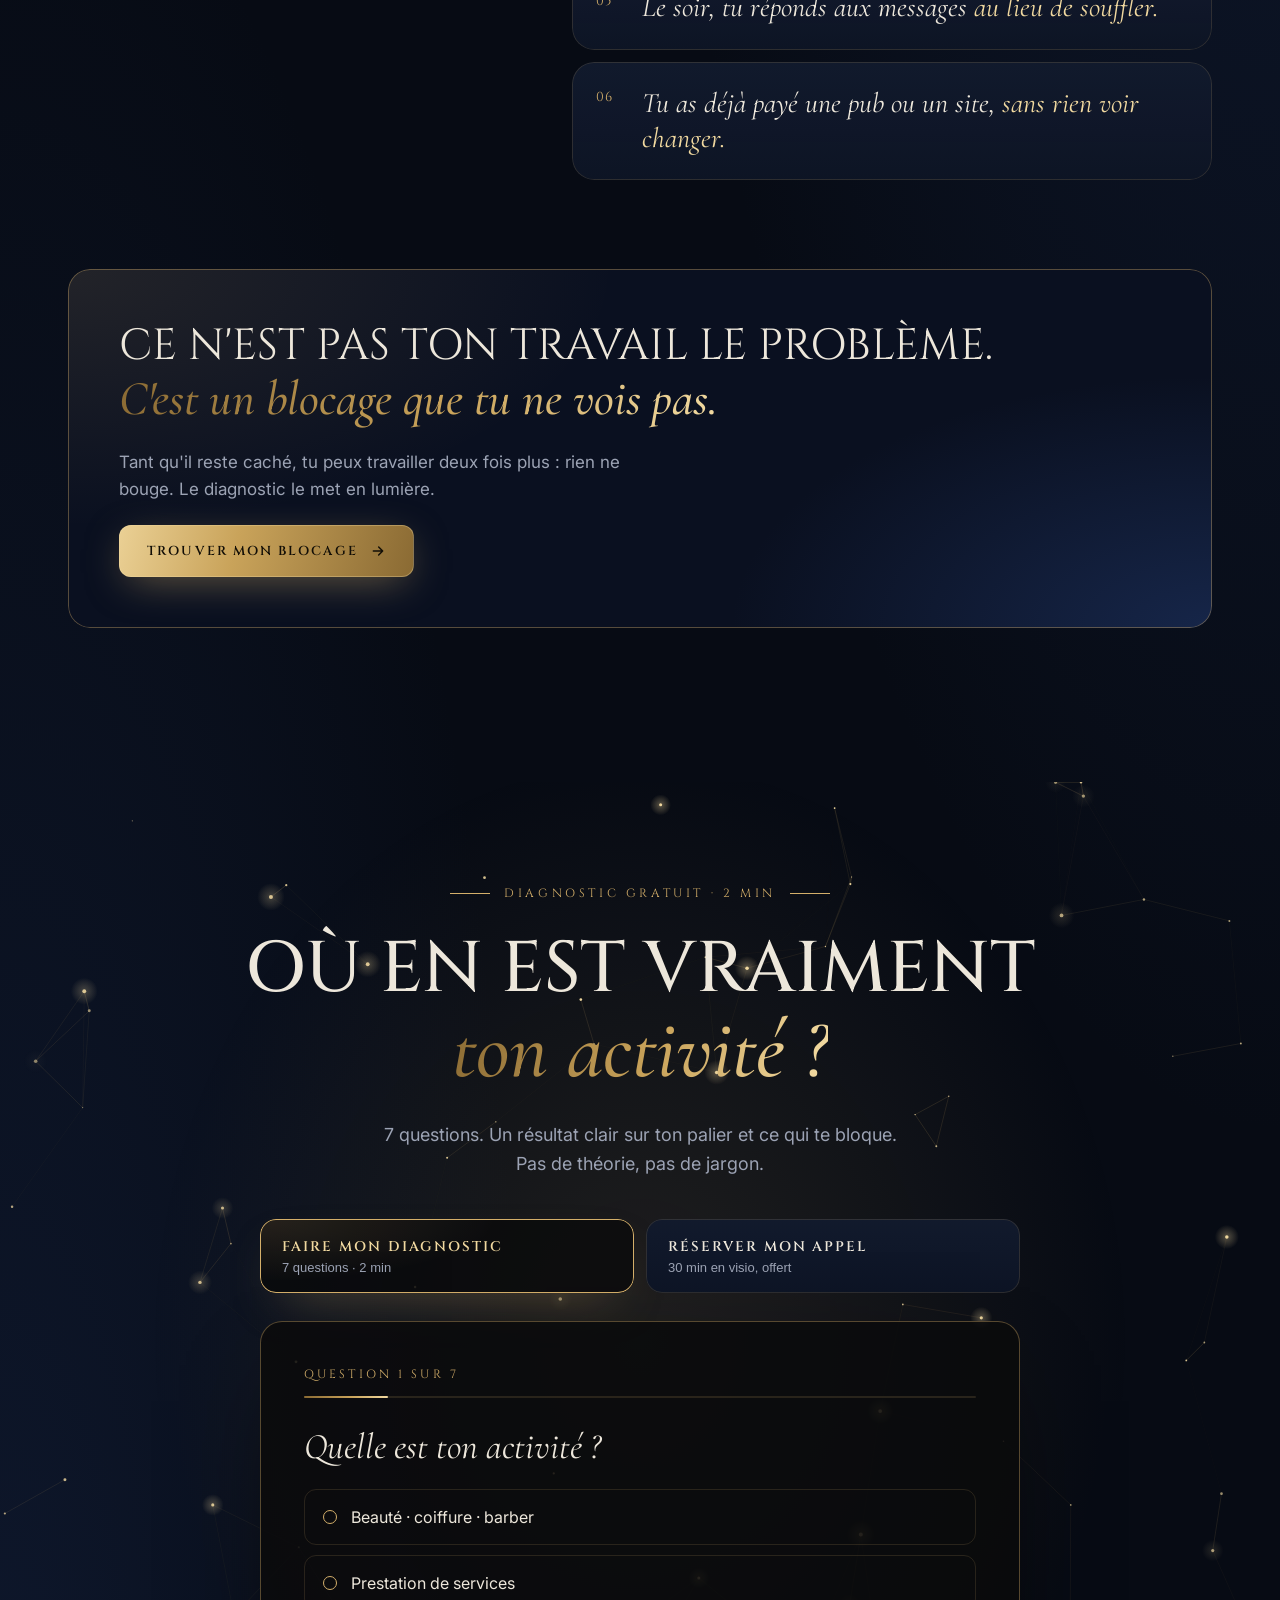
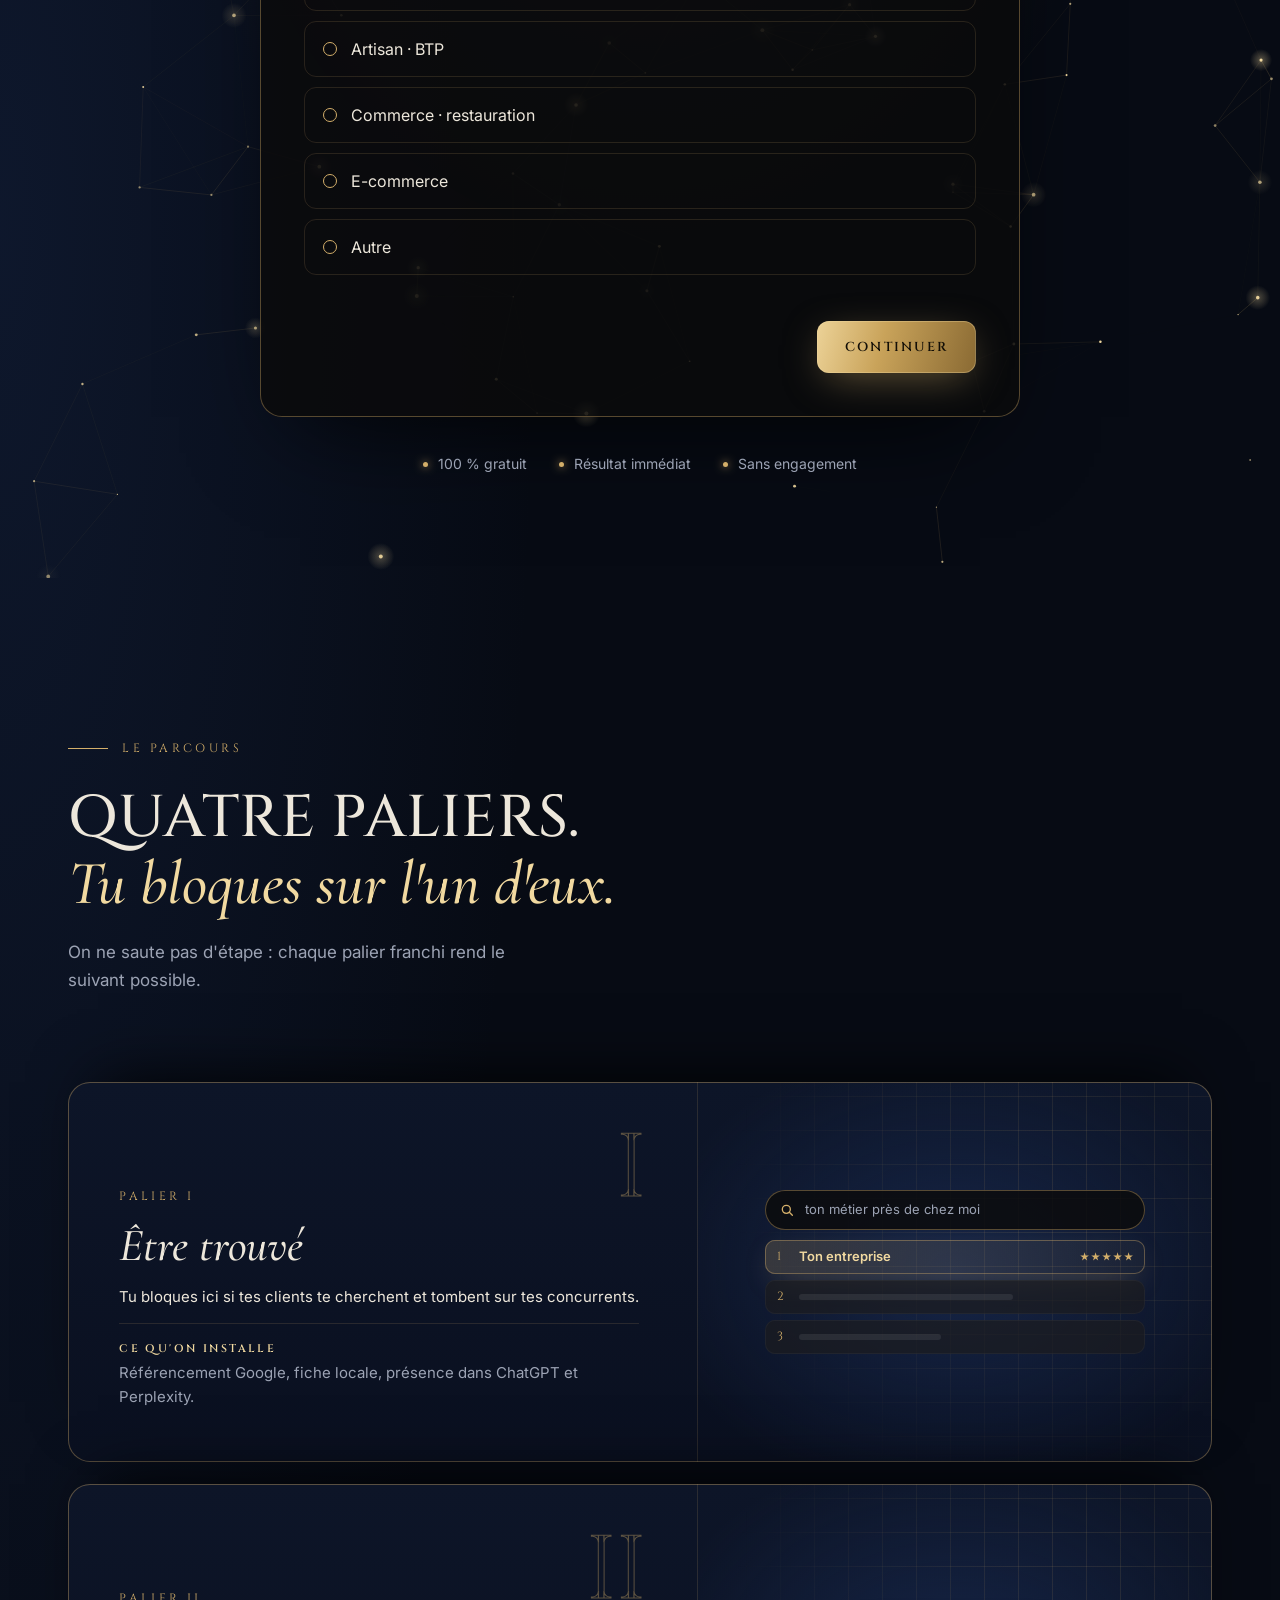
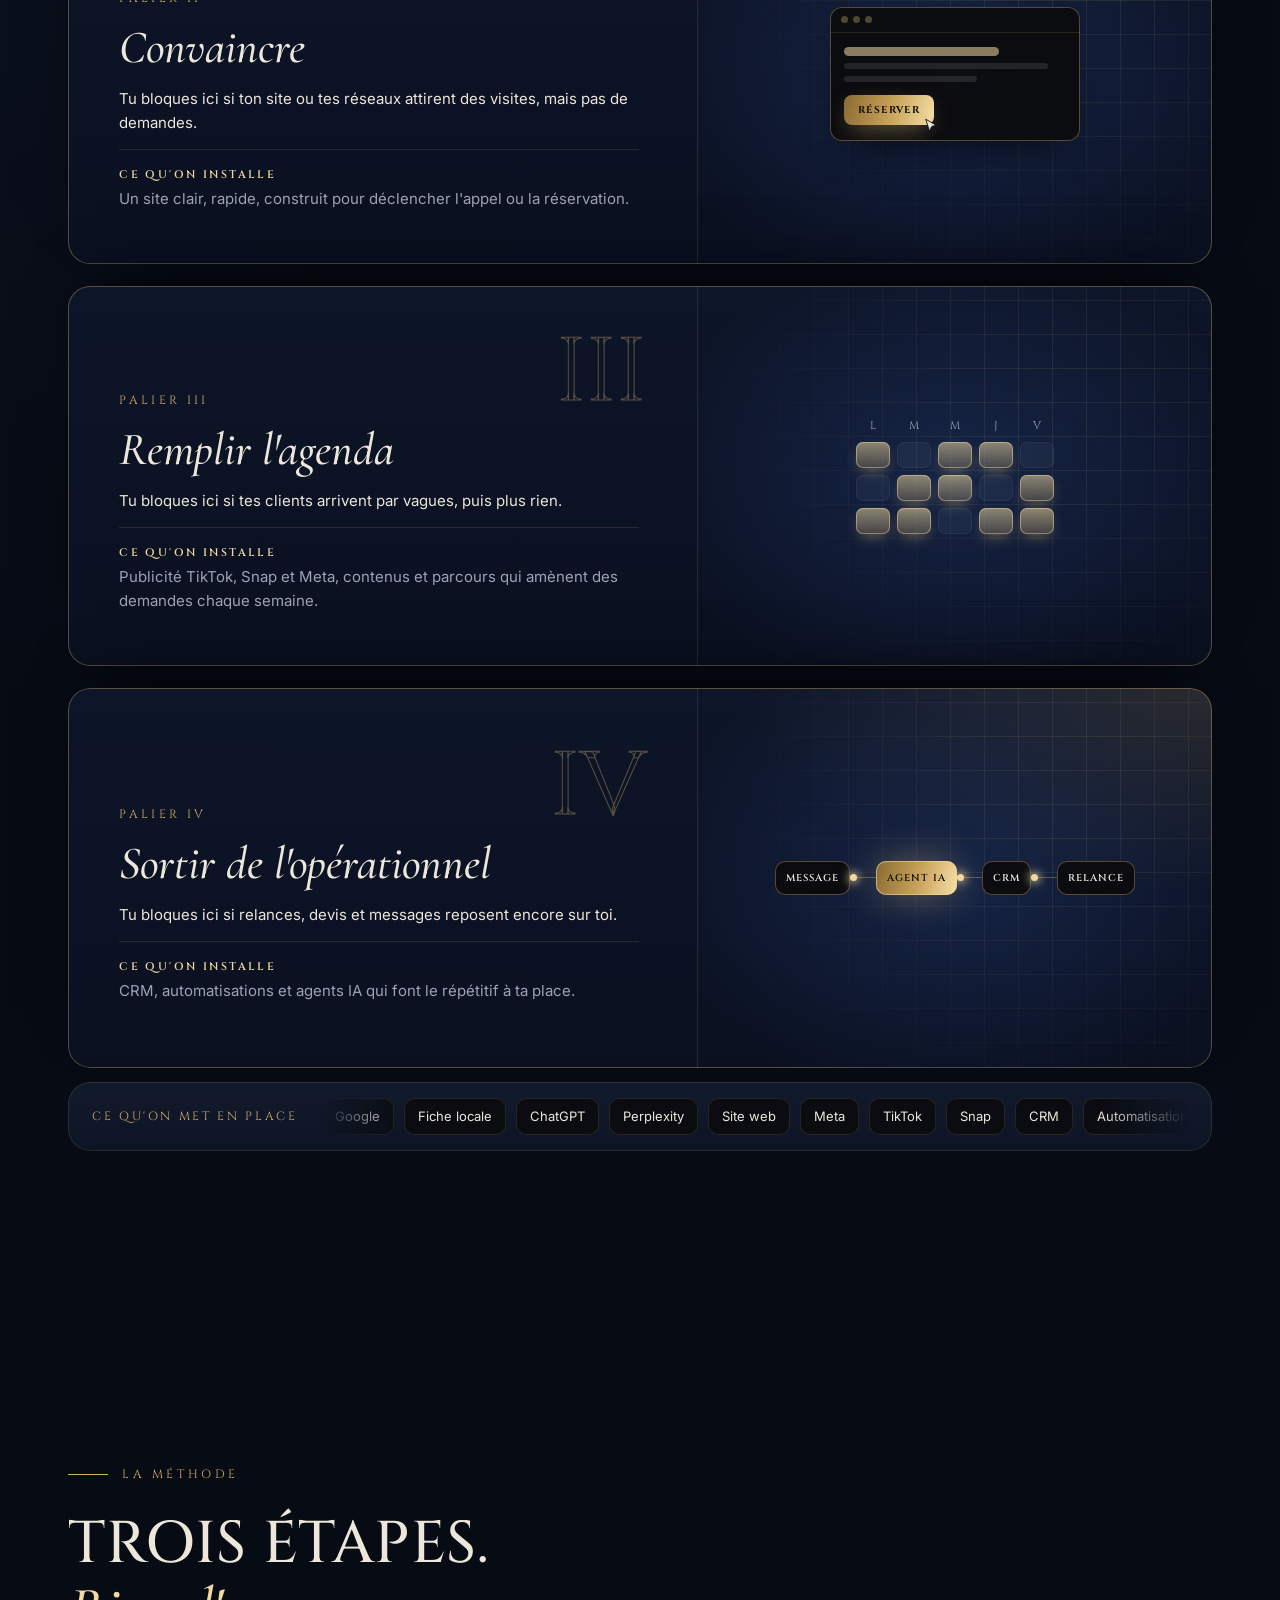
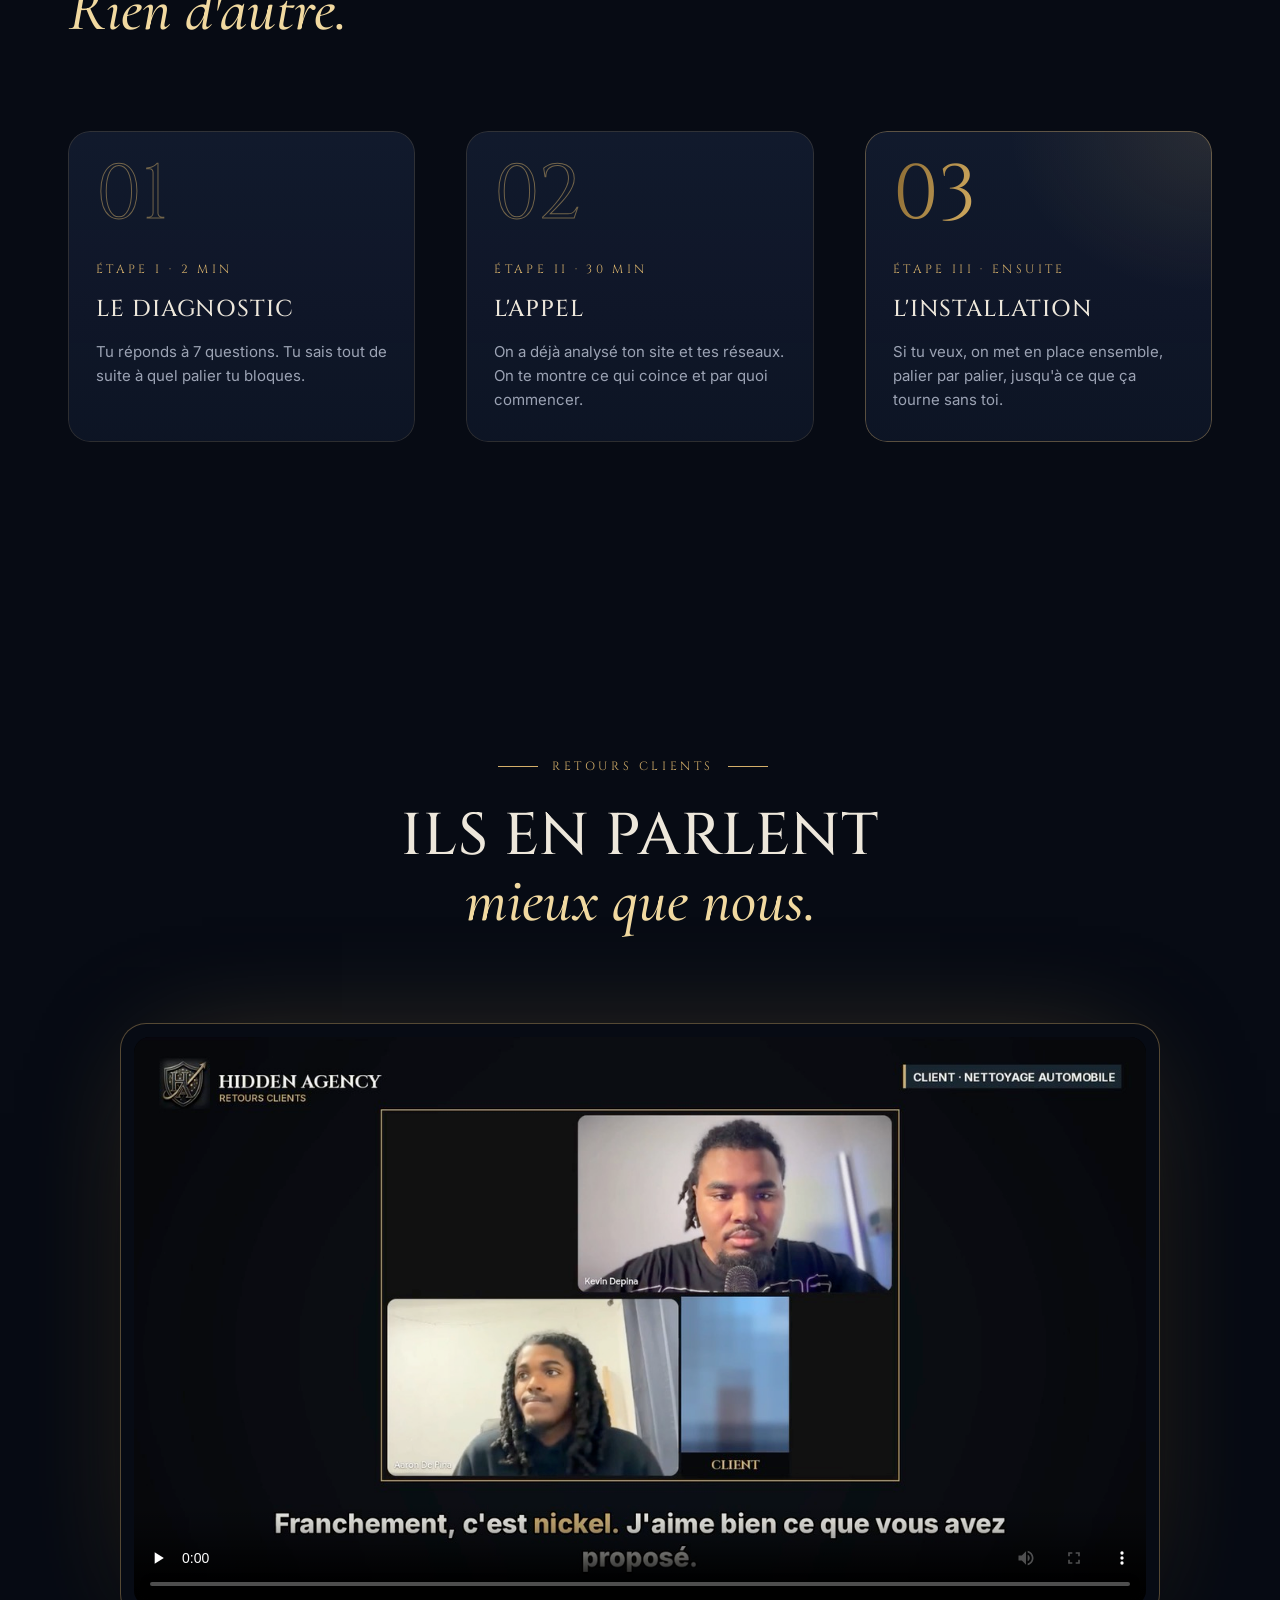
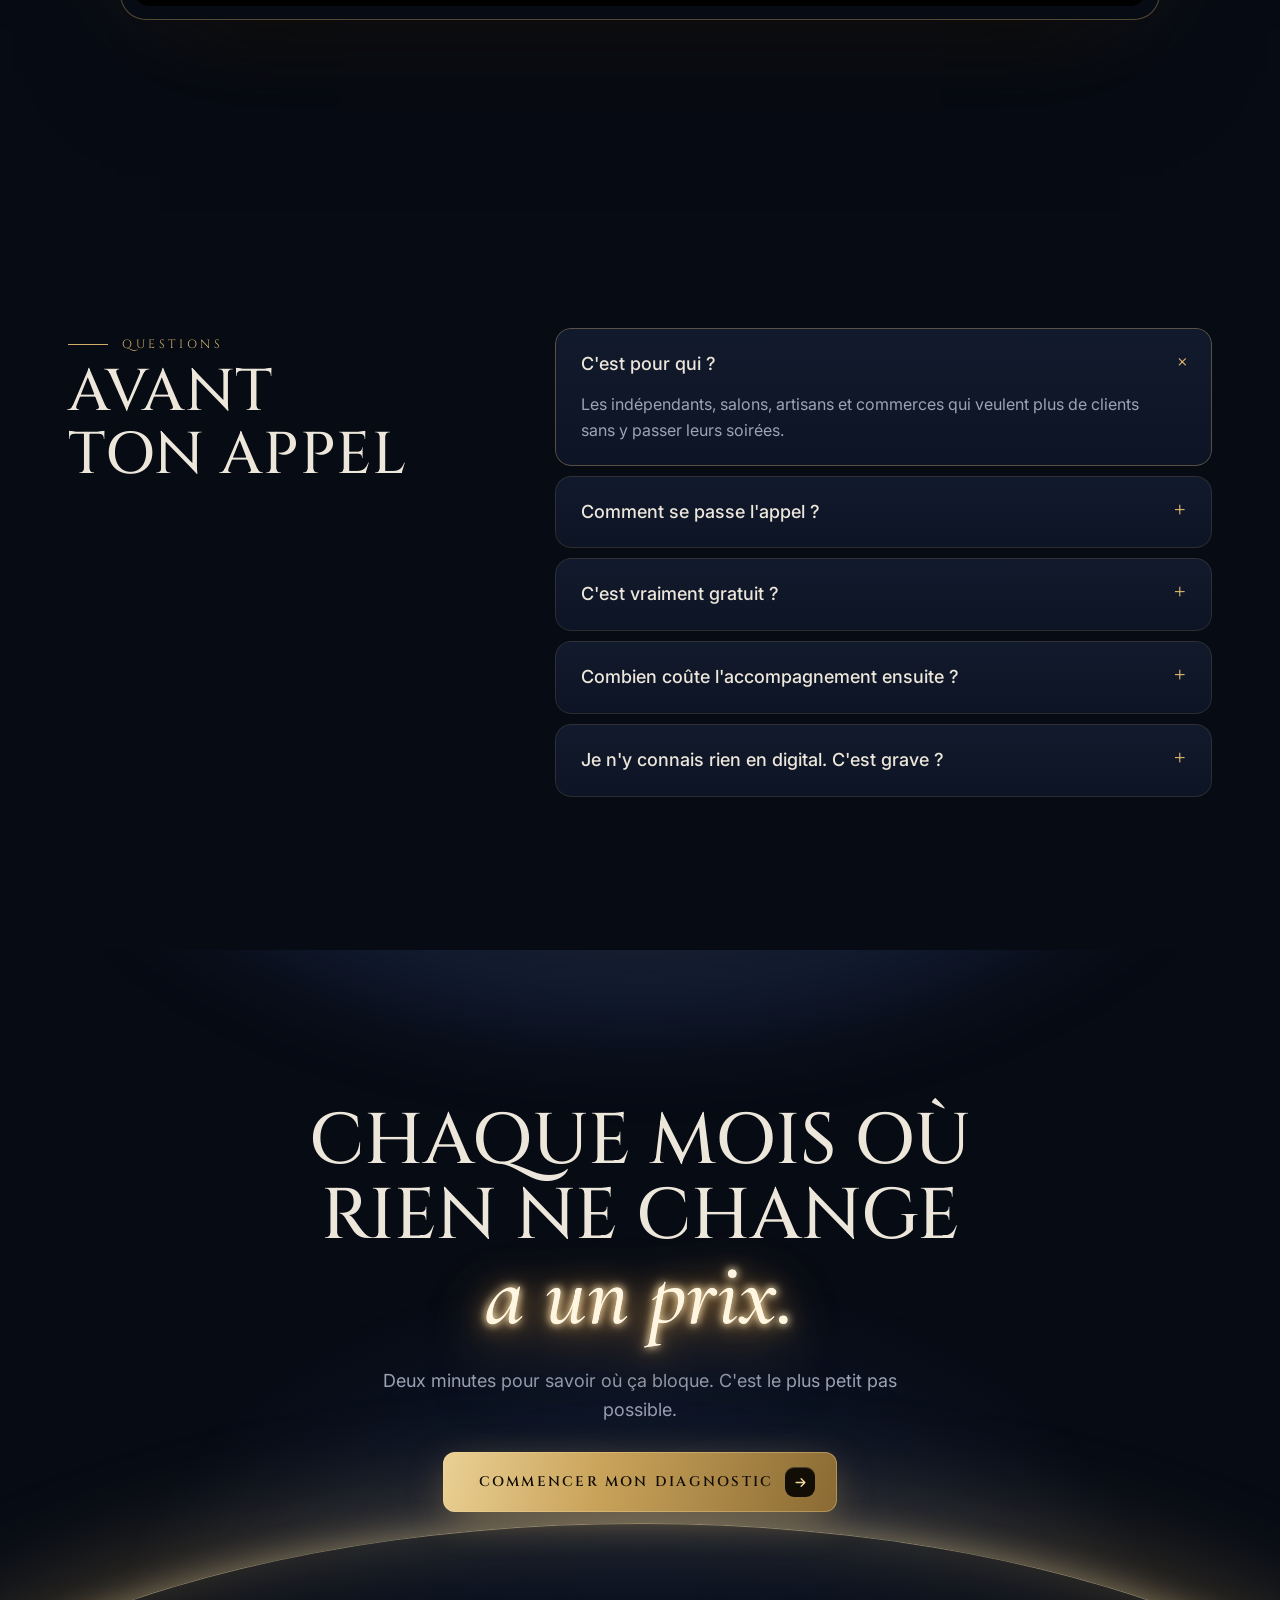
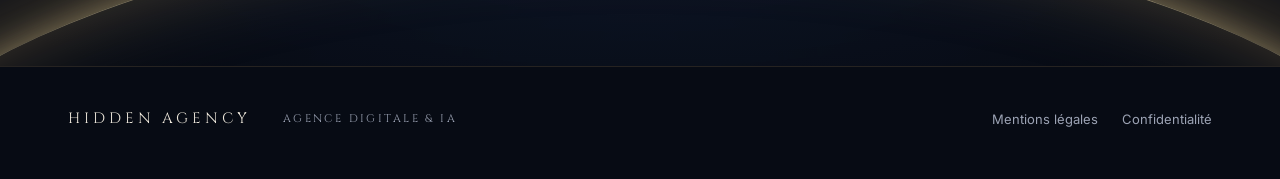
==== commit 4b84e5fa: "feat: carte « Choisis ton créneau » à la place de l'agenda Calendly blanc Co-Authored-By: Claude Opu" ====
--- a/index.html
+++ b/index.html
@@ -306,8 +306,19 @@
 
         <!-- Option 2 : prise de rendez-vous -->
         <div class="panel" id="panel-slot" role="tabpanel" aria-labelledby="tab-slot" hidden>
-          <div class="slot-embed" data-booking-embed>
-            <p class="slot-fallback">L'agenda s'affichera ici dès que le lien de réservation sera configuré.</p>
+          <div class="slot-card">
+            <p class="result-label">Appel découverte · 30 min · en visio</p>
+            <h3 class="slot-title">Choisis ton créneau</h3>
+            <ul class="result-call">
+              <li>On regarde ton site et tes réseaux avant l'appel.</li>
+              <li>On te montre ce qui bloque et par quoi commencer.</li>
+              <li>Tu repars avec ton plan, même si on ne travaille pas ensemble.</li>
+            </ul>
+            <a class="btn btn-gold btn-lg" href="#reserver" target="_blank" rel="noopener" data-agenda-link>
+              Voir les créneaux disponibles
+              <span class="btn-chip" aria-hidden="true"><svg viewBox="0 0 24 24"><path d="M5 12h14M13 6l6 6-6 6"/></svg></span>
+            </a>
+            <p class="meta">L'agenda s'ouvre dans un nouvel onglet.</p>
           </div>
           <a class="btn btn-ghost" href="#reserver" data-whatsapp hidden>Écrire sur WhatsApp</a>
         </div>
--- a/styles.css
+++ b/styles.css
@@ -461,6 +461,11 @@
 .result-next { color: var(--muted); margin-bottom: 8px; }
 
 /* agenda */
+.slot-card { display: grid; justify-items: start; gap: 16px; padding: clamp(26px, 4vw, 44px); border-radius: var(--r-card); background: radial-gradient(80% 120% at 0% 0%, rgba(212, 175, 106, .12), transparent 60%), radial-gradient(60% 100% at 100% 100%, rgba(30, 52, 100, .55), transparent 70%), rgba(11, 11, 12, .88); box-shadow: 0 0 0 1px var(--line-strong) inset, 0 40px 100px -40px rgba(0, 0, 0, .9); }
+.slot-title { font-family: var(--f-display); font-size: clamp(24px, 2.6vw, 34px); letter-spacing: .04em; text-transform: uppercase; }
+.slot-card .result-call { margin: 4px 0 8px; }
+.slot-card .btn { margin-top: 0 !important; }
+@media (max-width: 760px) { .slot-card .btn { width: 100%; } }
 .slot-embed { min-height: 640px; border: 1px solid var(--line-strong); background: var(--ink); display: grid; place-items: center; }
 .slot-embed iframe { width: 100%; height: 680px; border: 0; }
 .slot-fallback { padding: 32px; text-align: center; color: var(--muted); }
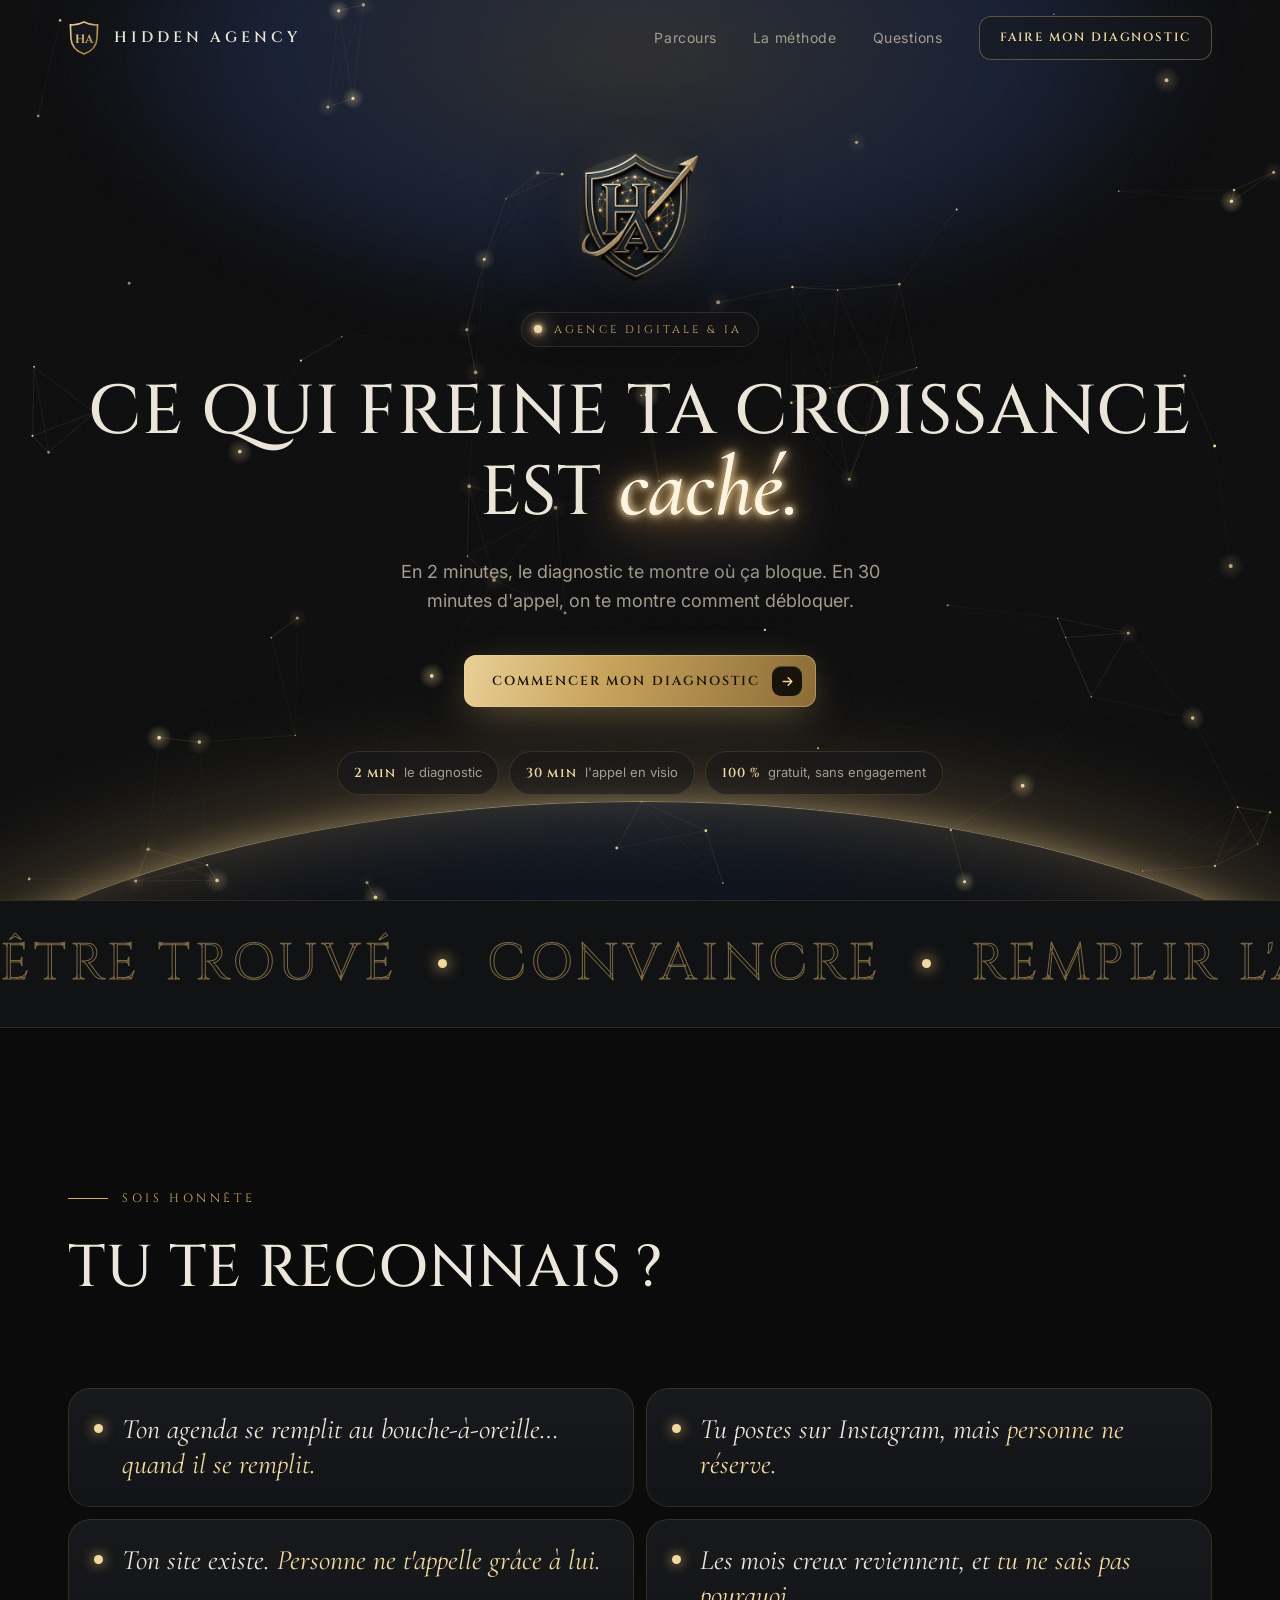
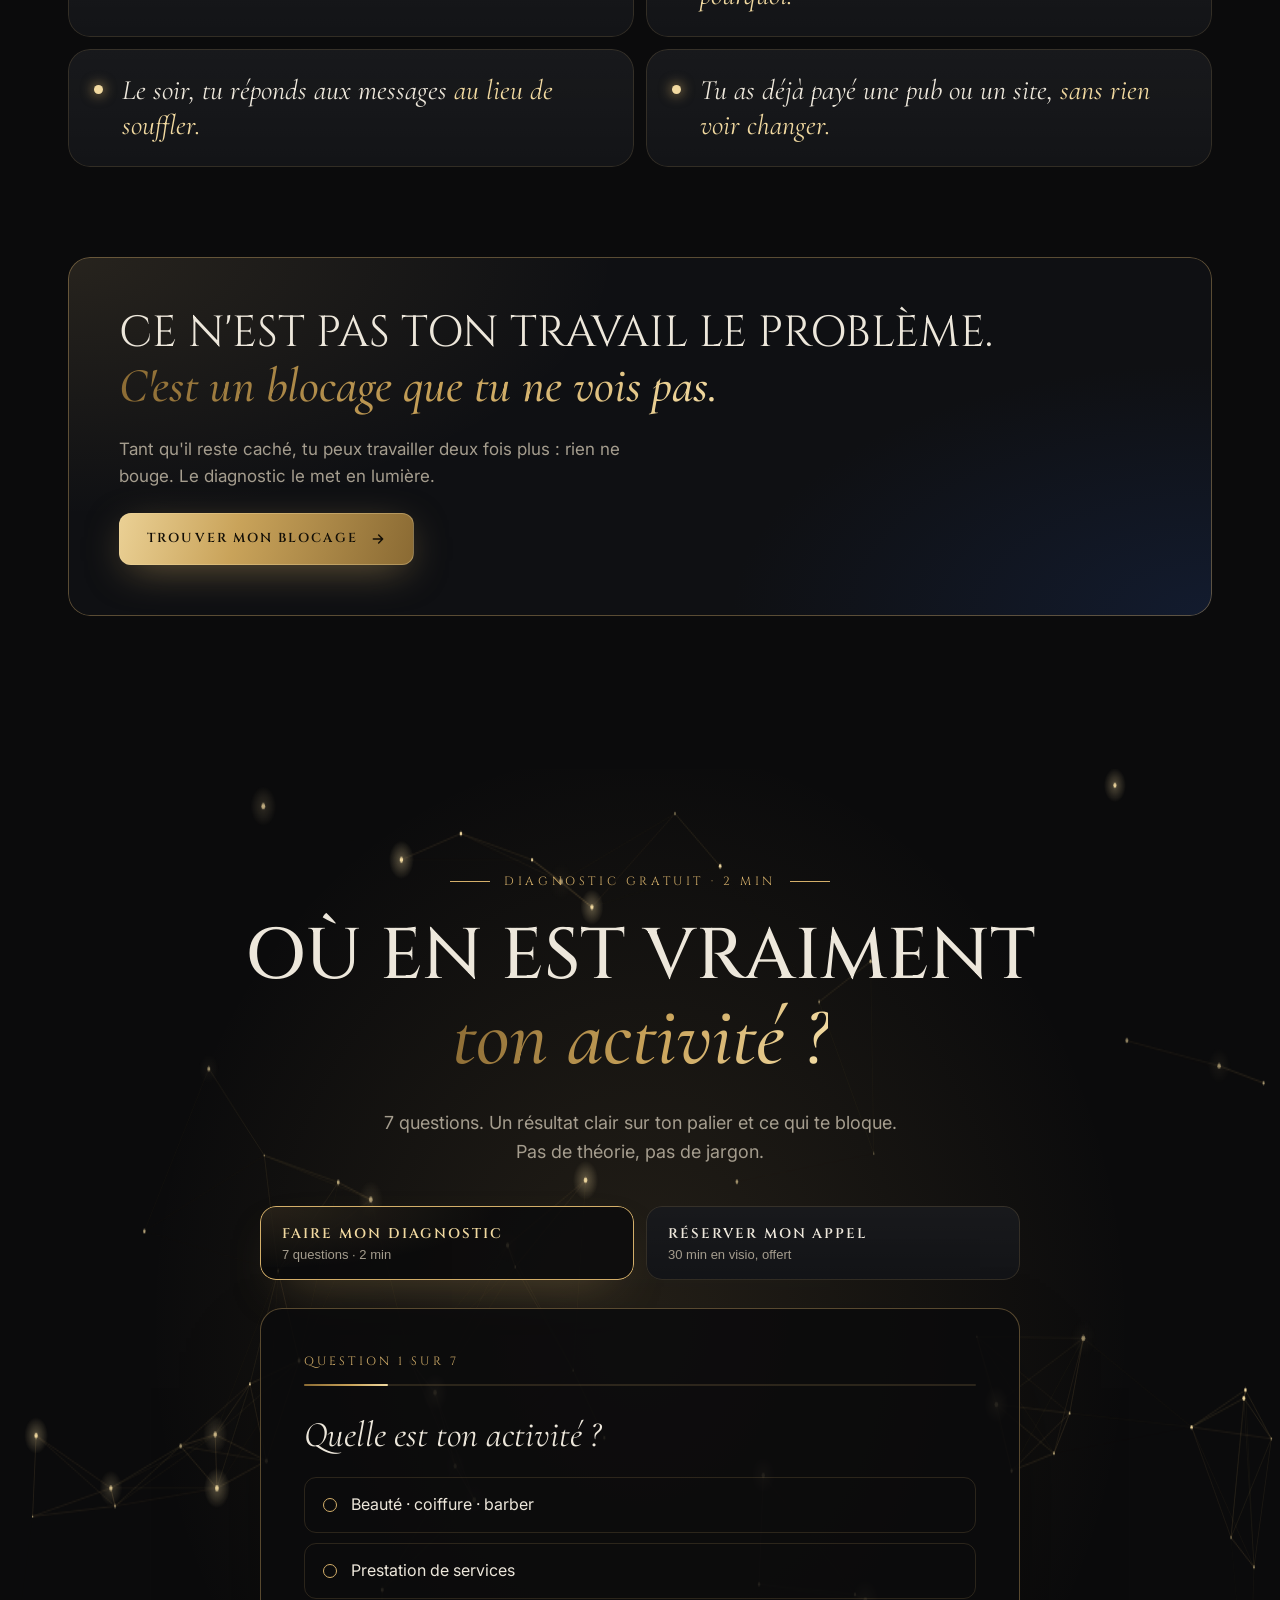
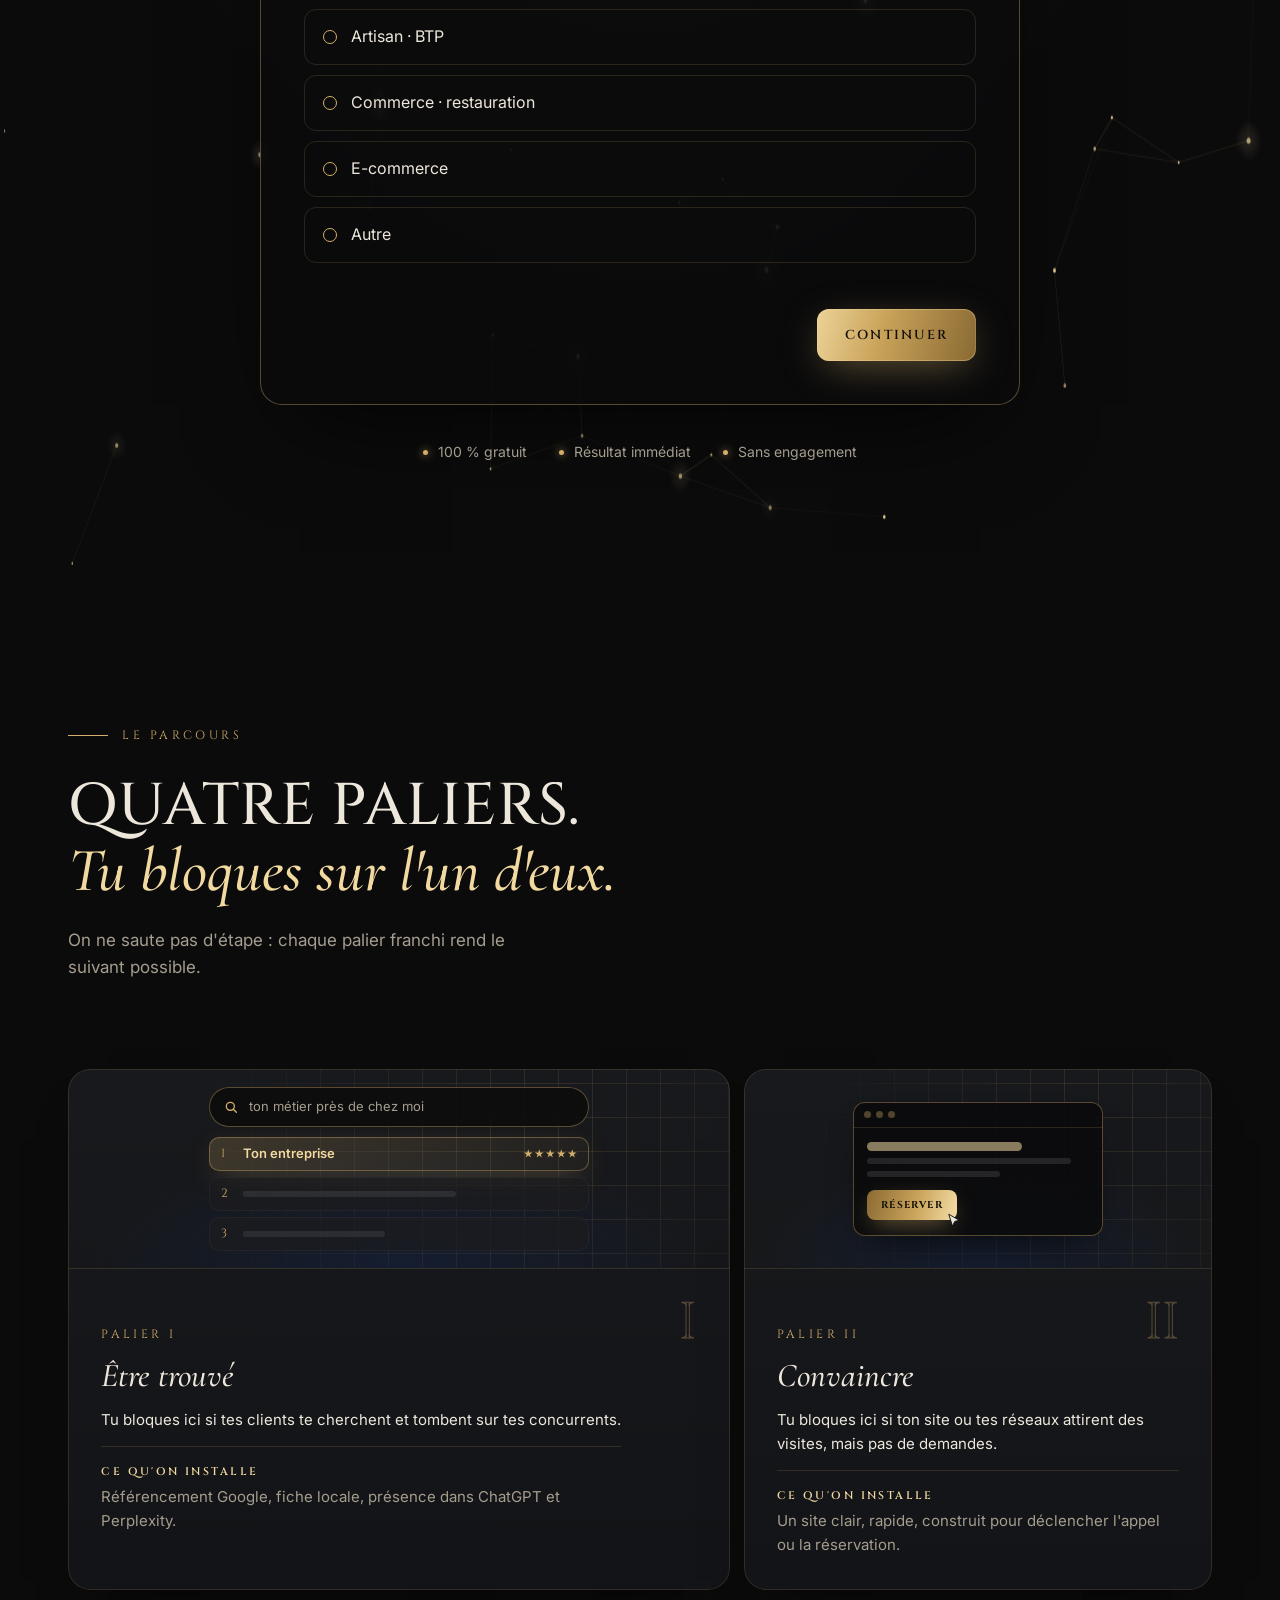
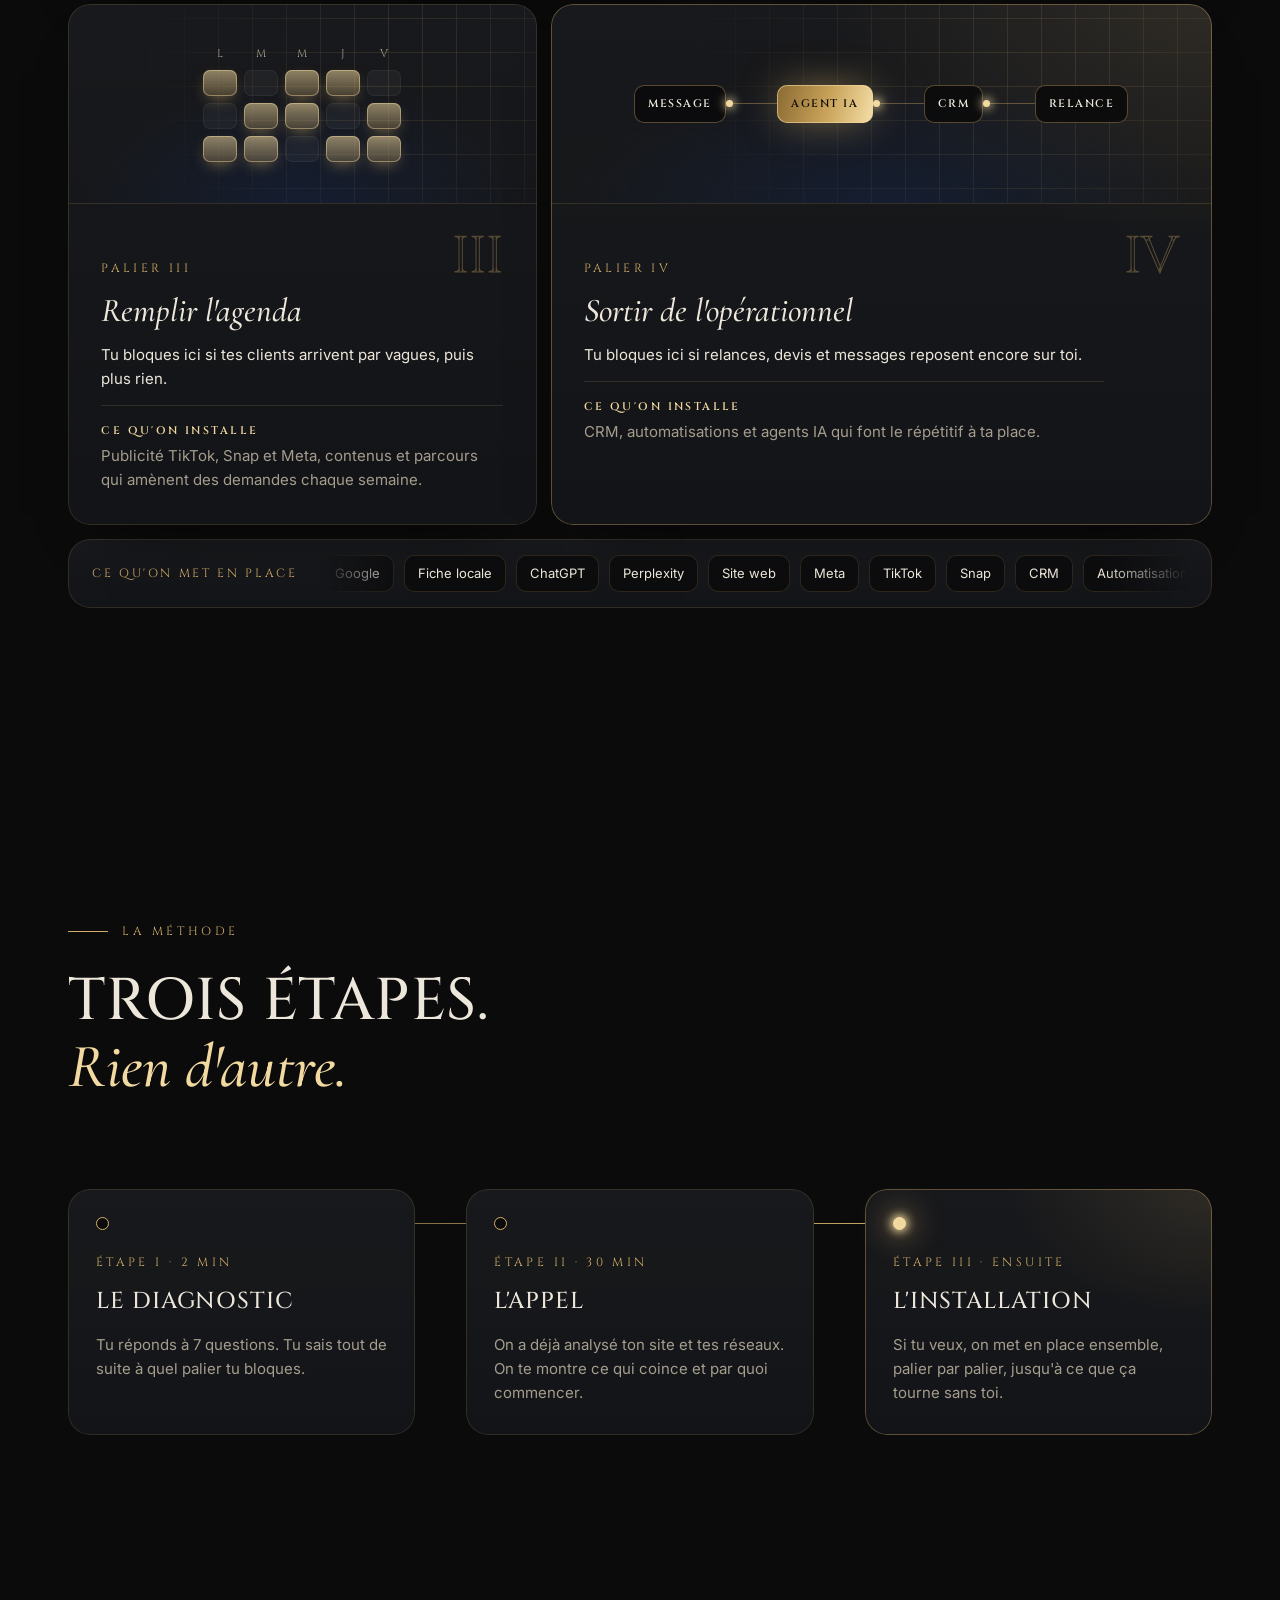
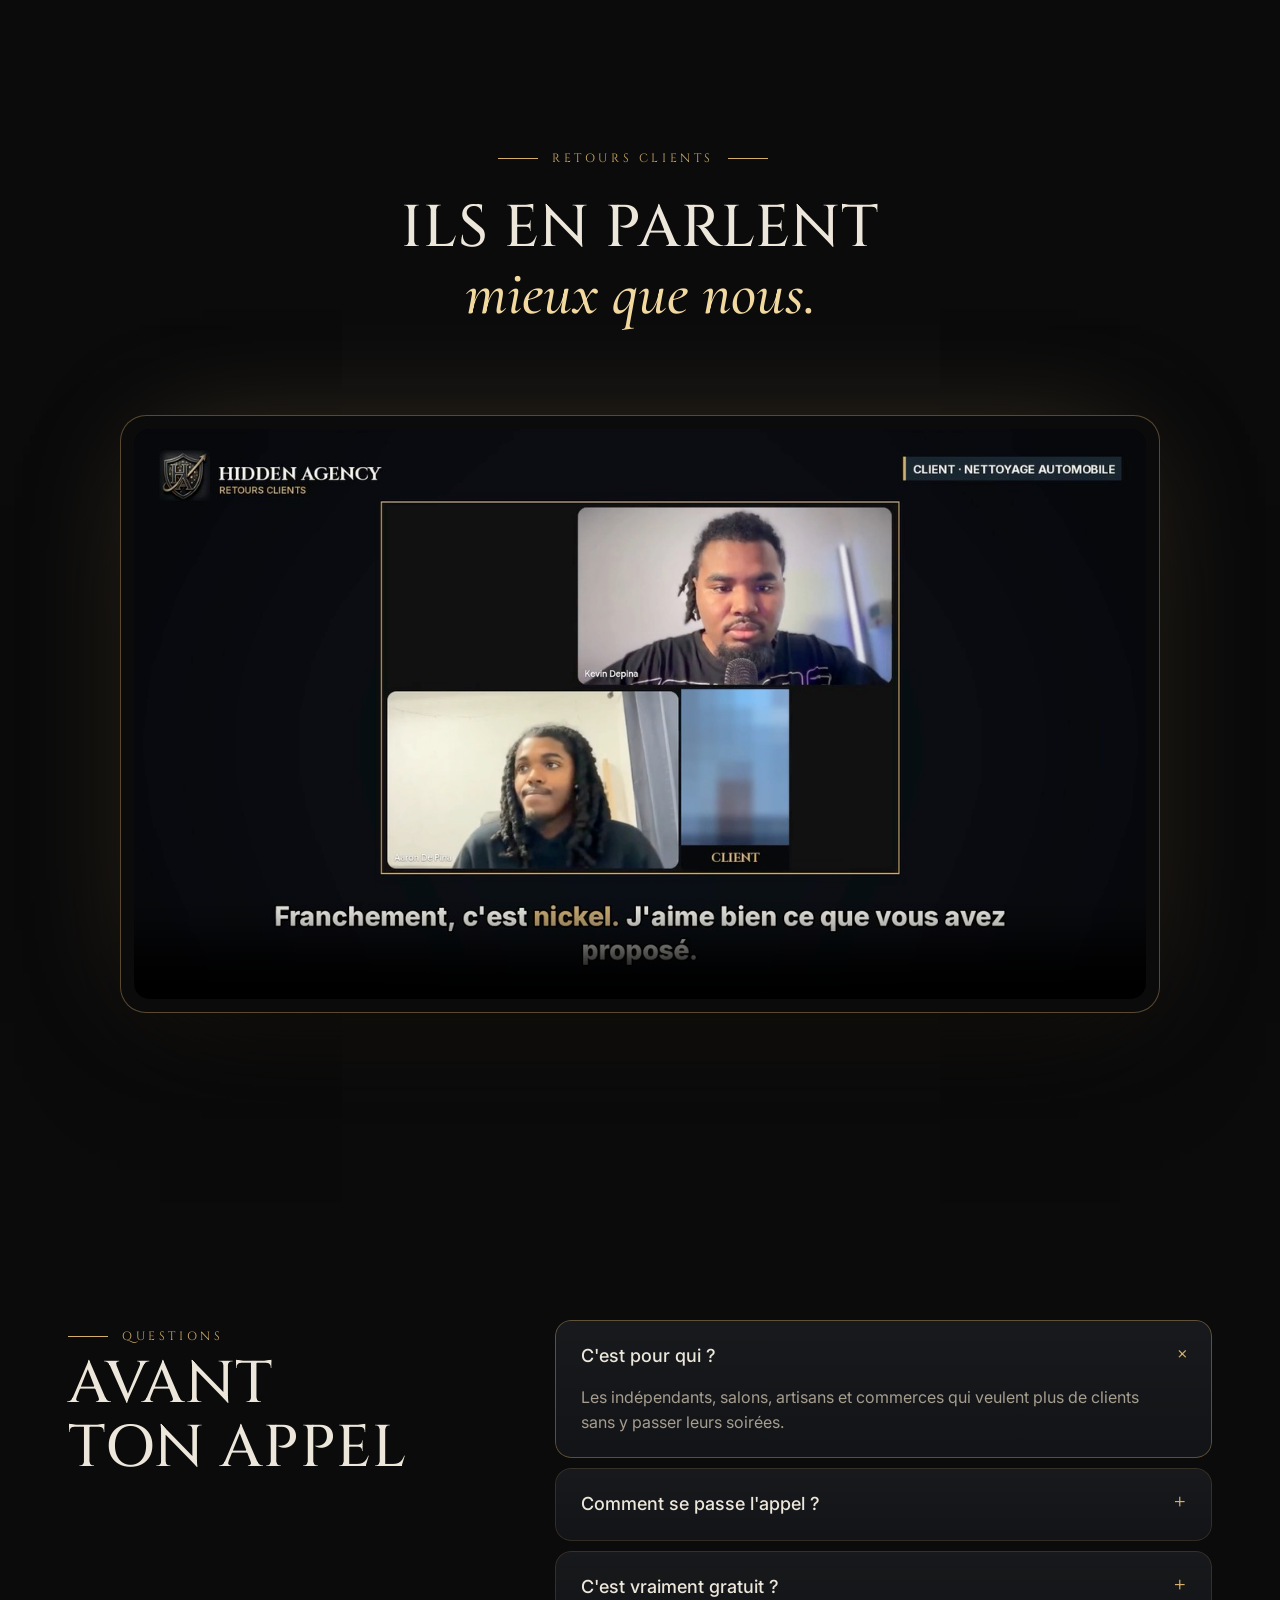
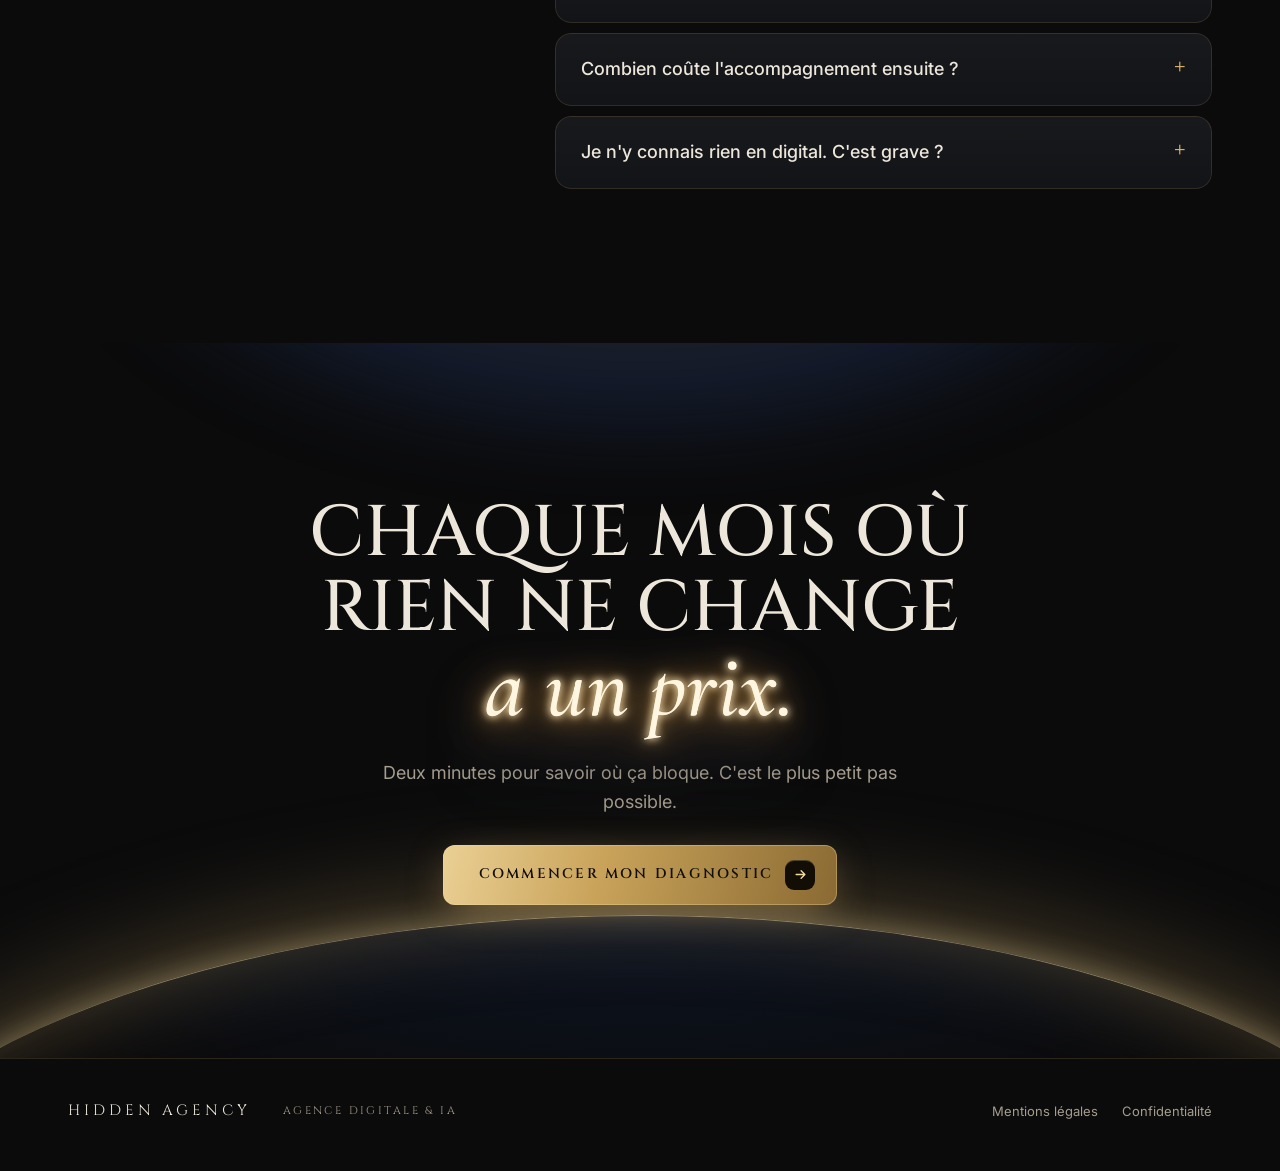
==== commit 4fe49a8b: "feat: carte « Choisis ton créneau » à la place de l'agenda Calendly blanc Co-Authored-By: Claude Opu" ====
--- a/index.html
+++ b/index.html
@@ -25,7 +25,6 @@
   <link rel="preconnect" href="https://fonts.gstatic.com" crossorigin>
   <link rel="stylesheet" href="https://fonts.googleapis.com/css2?family=Cinzel:wght@400;500;600;700&family=Cormorant+Garamond:ital,wght@1,400;1,500&family=Inter:wght@400;500;600&display=swap">
   <link rel="stylesheet" href="styles.css">
-  <link rel="stylesheet" href="styles-b.css">
   <script>document.documentElement.classList.add('js')</script>
 
   <script type="application/ld+json">
@@ -86,7 +85,7 @@
   }
   </script>
 </head>
-<body class="theme-b">
+<body>
   <a class="skip" href="#contenu">Aller au contenu</a>
 
   <header class="site-header" data-header>
@@ -120,44 +119,31 @@
 
   <main id="contenu">
     <!-- HERO -->
-    <section class="hero hero-b" id="top">
+    <section class="hero" id="top">
+      <div class="hero-light" aria-hidden="true"><span class="hero-light-top"></span><span class="hero-light-rim"></span></div>
       <canvas class="constellation" data-constellation aria-hidden="true"></canvas>
-      <div class="container hero-split">
-        <div class="hero-copy">
-          <p class="eyebrow reveal"><span class="star" aria-hidden="true"></span>Agence digitale &amp; IA</p>
-          <h1 class="hero-title reveal">
-            <span class="line">Ce qui freine</span>
-            <span class="line">ta croissance</span>
-            <span class="line">est <em class="glow-text" data-text="caché.">caché.</em></span>
-          </h1>
-          <p class="lead reveal">En 2 minutes, le diagnostic te montre où ça bloque. En 30 minutes d'appel, on te montre comment débloquer.</p>
-          <div class="hero-actions reveal">
-            <a class="btn btn-gold" href="#reserver" data-booking>
-              Commencer mon diagnostic
-              <span class="btn-chip" aria-hidden="true"><svg viewBox="0 0 24 24"><path d="M5 12h14M13 6l6 6-6 6"/></svg></span>
-            </a>
-            <span class="meta">100 % gratuit · sans engagement</span>
-          </div>
-        </div>
-
-        <div class="hero-demo reveal">
-          <img class="demo-mark" src="assets/logo-mark.webp" width="660" height="660" fetchpriority="high"
+      <div class="container hero-inner">
+        <div class="hero-mark reveal">
+          <img src="assets/logo-mark.webp" width="660" height="660" fetchpriority="high"
                alt="Logo Hidden Agency : bouclier noir et or, monogramme HA, constellation lumineuse et flèche de croissance">
-          <a class="demo-card" href="#reserver" data-booking aria-label="Commencer le diagnostic : 7 questions, 2 minutes">
-            <span class="demo-head" aria-hidden="true"><span>Diagnostic</span><span>Question 1 sur 7</span></span>
-            <span class="demo-bar" aria-hidden="true"><i></i></span>
-            <span class="demo-q" aria-hidden="true">Quelle est ton activité&nbsp;?</span>
-            <span class="demo-opts" aria-hidden="true">
-              <span>Beauté · coiffure · barber</span>
-              <span>Prestation de services</span>
-              <span>Artisan · BTP</span>
-              <span>Commerce · restauration</span>
-            </span>
-            <span class="demo-foot" aria-hidden="true">Continuer <svg viewBox="0 0 24 24"><path d="M5 12h14M13 6l6 6-6 6"/></svg></span>
+        </div>
+        <p class="eyebrow reveal"><span class="star" aria-hidden="true"></span>Agence digitale &amp; IA</p>
+        <h1 class="hero-title reveal">
+          <span class="line">Ce qui freine ta croissance</span>
+          <span class="line">est <em class="glow-text" data-text="caché.">caché.</em></span>
+        </h1>
+        <p class="lead reveal">En 2 minutes, le diagnostic te montre où ça bloque. En 30 minutes d'appel, on te montre comment débloquer.</p>
+        <div class="hero-actions reveal">
+          <a class="btn btn-gold" href="#reserver" data-booking>
+            Commencer mon diagnostic
+            <span class="btn-chip" aria-hidden="true"><svg viewBox="0 0 24 24"><path d="M5 12h14M13 6l6 6-6 6"/></svg></span>
           </a>
-          <span class="demo-badge demo-badge-top" aria-hidden="true"><b>Ton palier</b> en 2 min</span>
-          <span class="demo-badge demo-badge-bottom" aria-hidden="true"><b>Appel offert</b> 30 min en visio</span>
-        </div>
+        </div>
+        <ul class="hero-proof reveal" aria-label="Ce que tu obtiens">
+          <li><strong>2 min</strong> le diagnostic</li>
+          <li><strong>30 min</strong> l'appel en visio</li>
+          <li><strong>100 %</strong> gratuit, sans engagement</li>
+        </ul>
       </div>
       <svg class="svg-defs" width="0" height="0" aria-hidden="true" focusable="false">
         <defs>
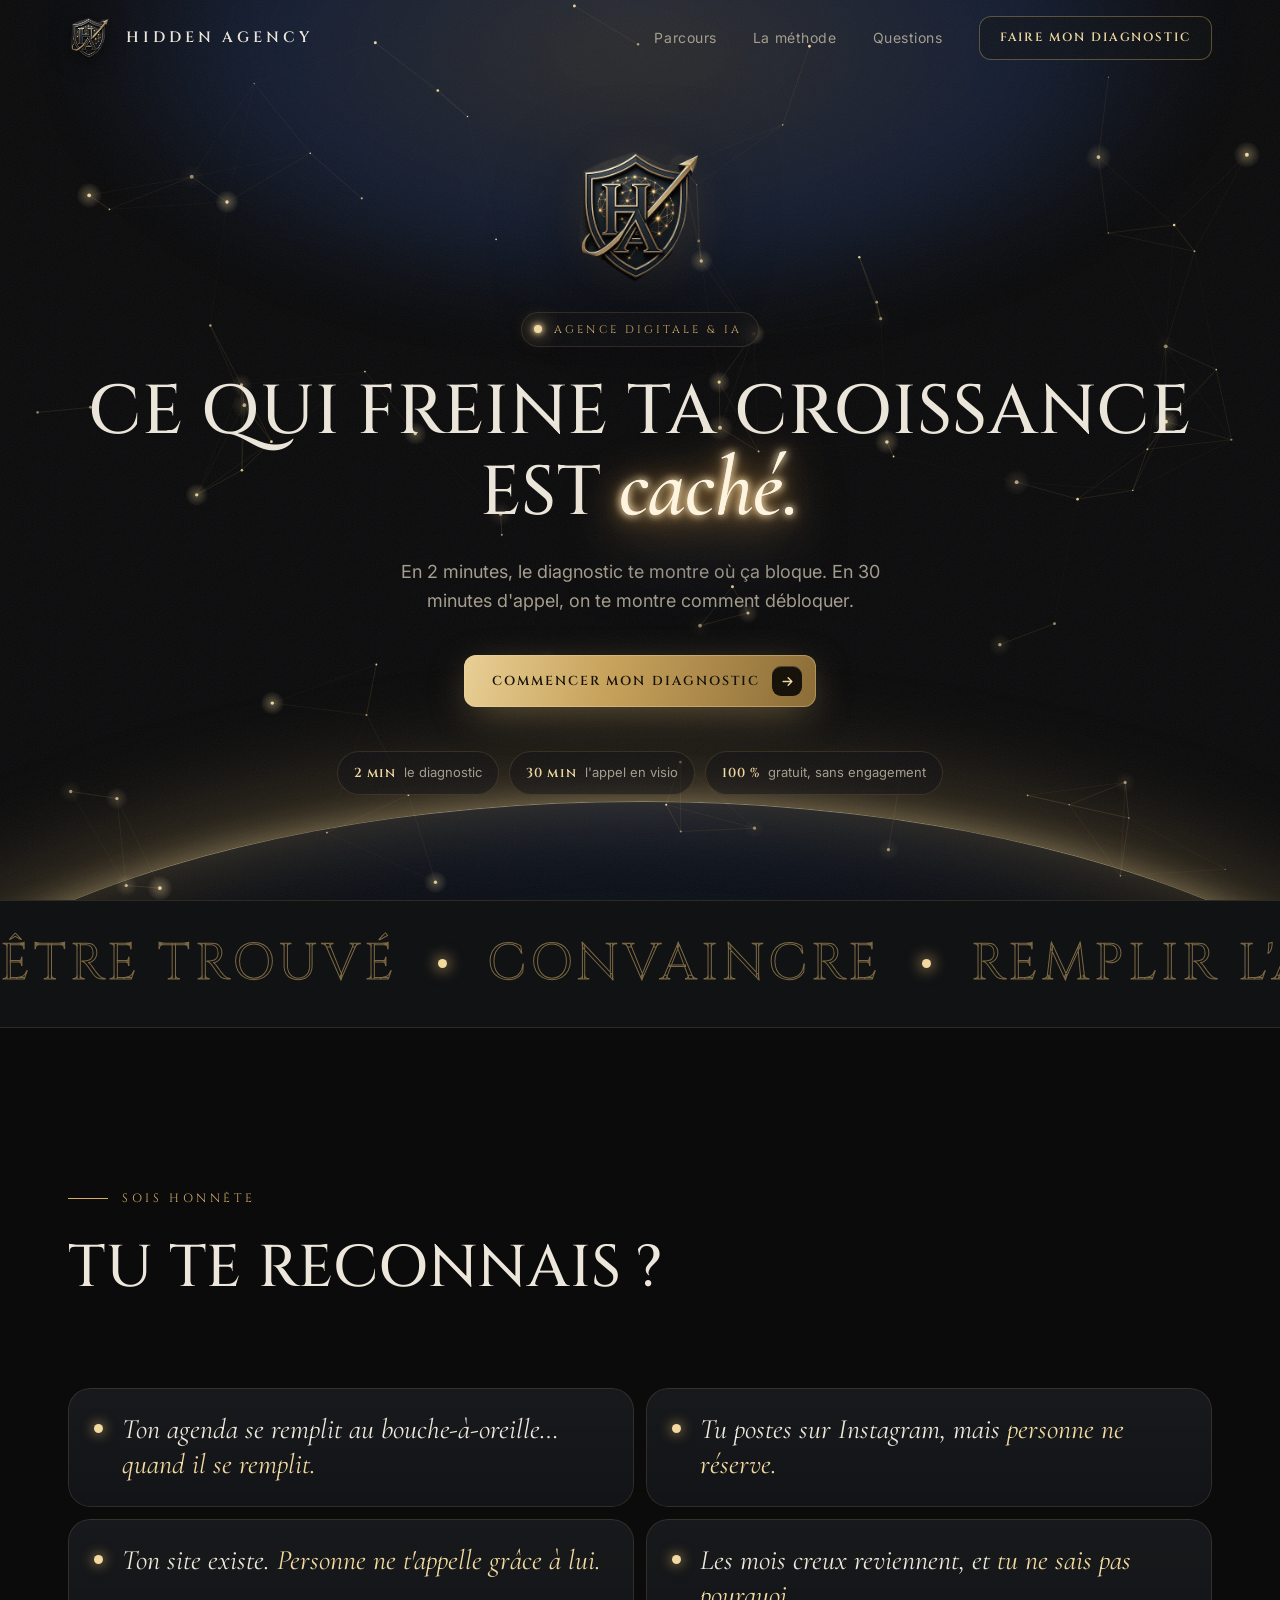
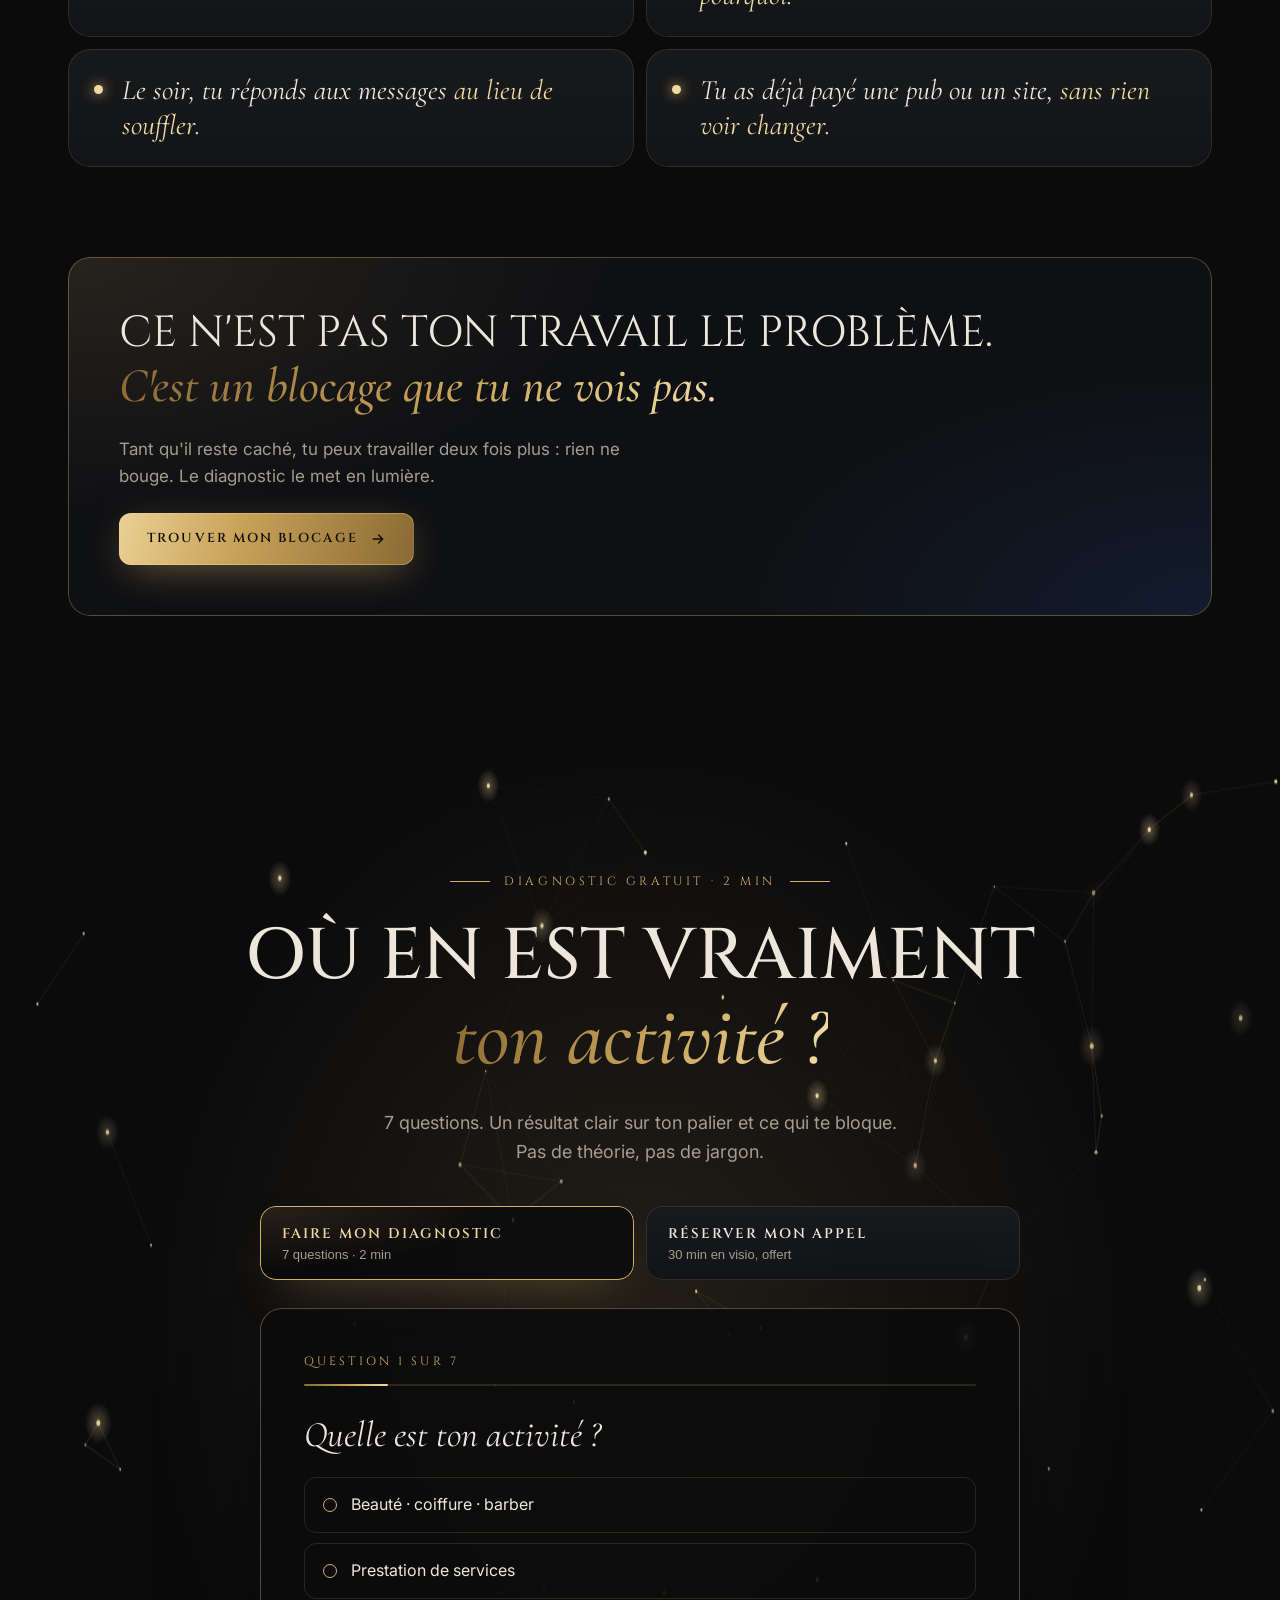
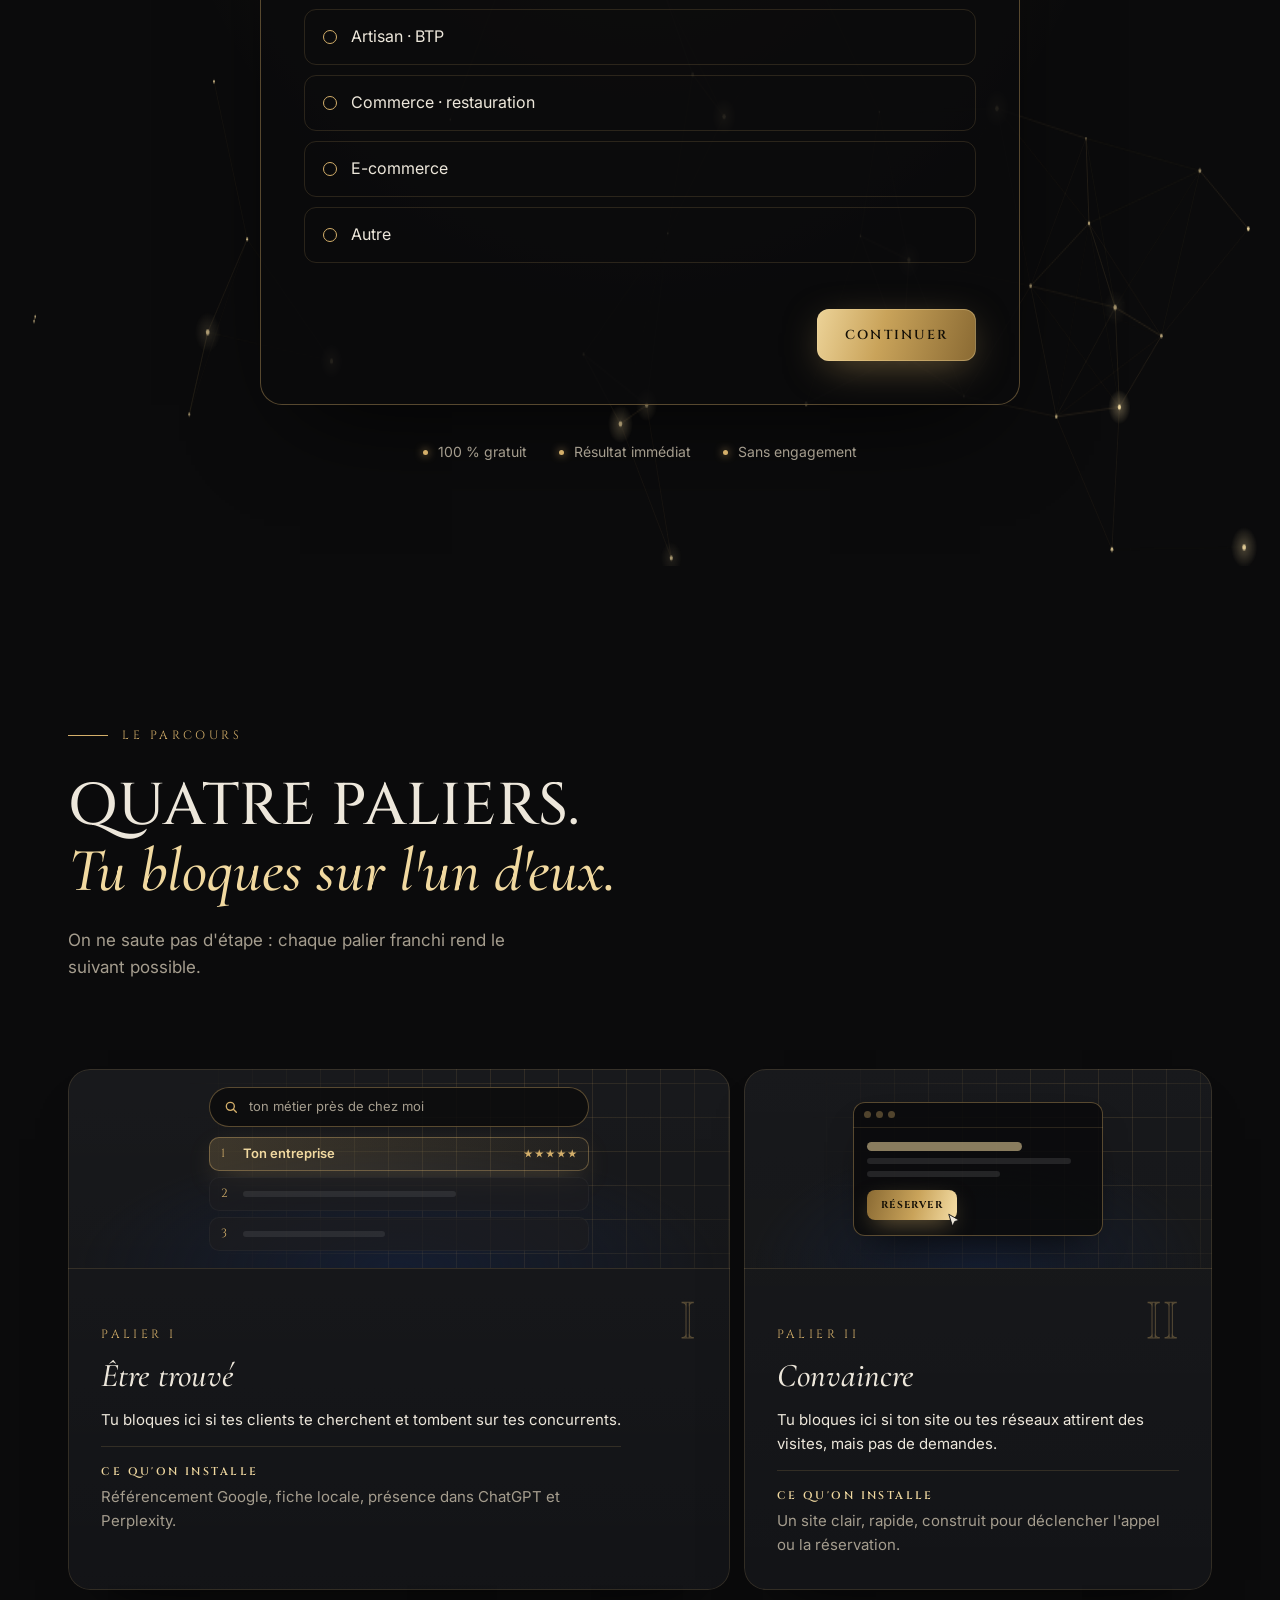
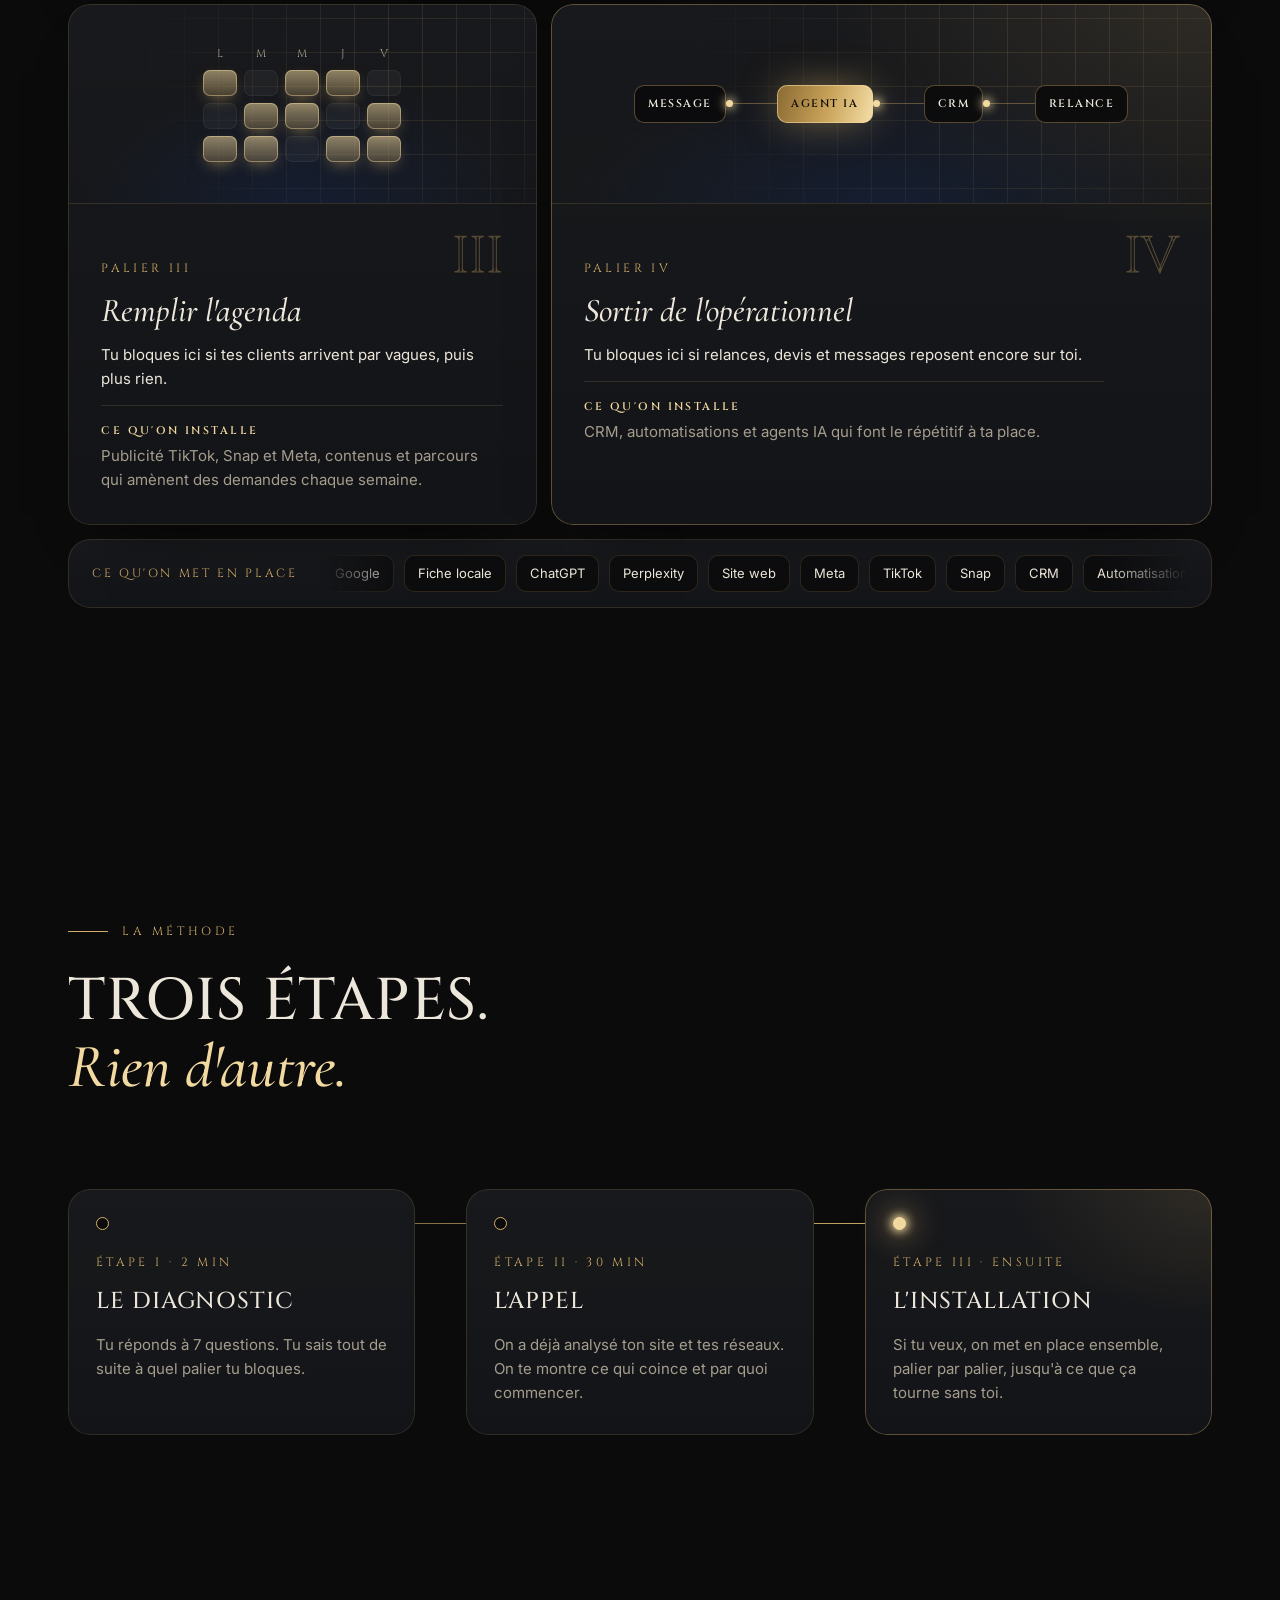
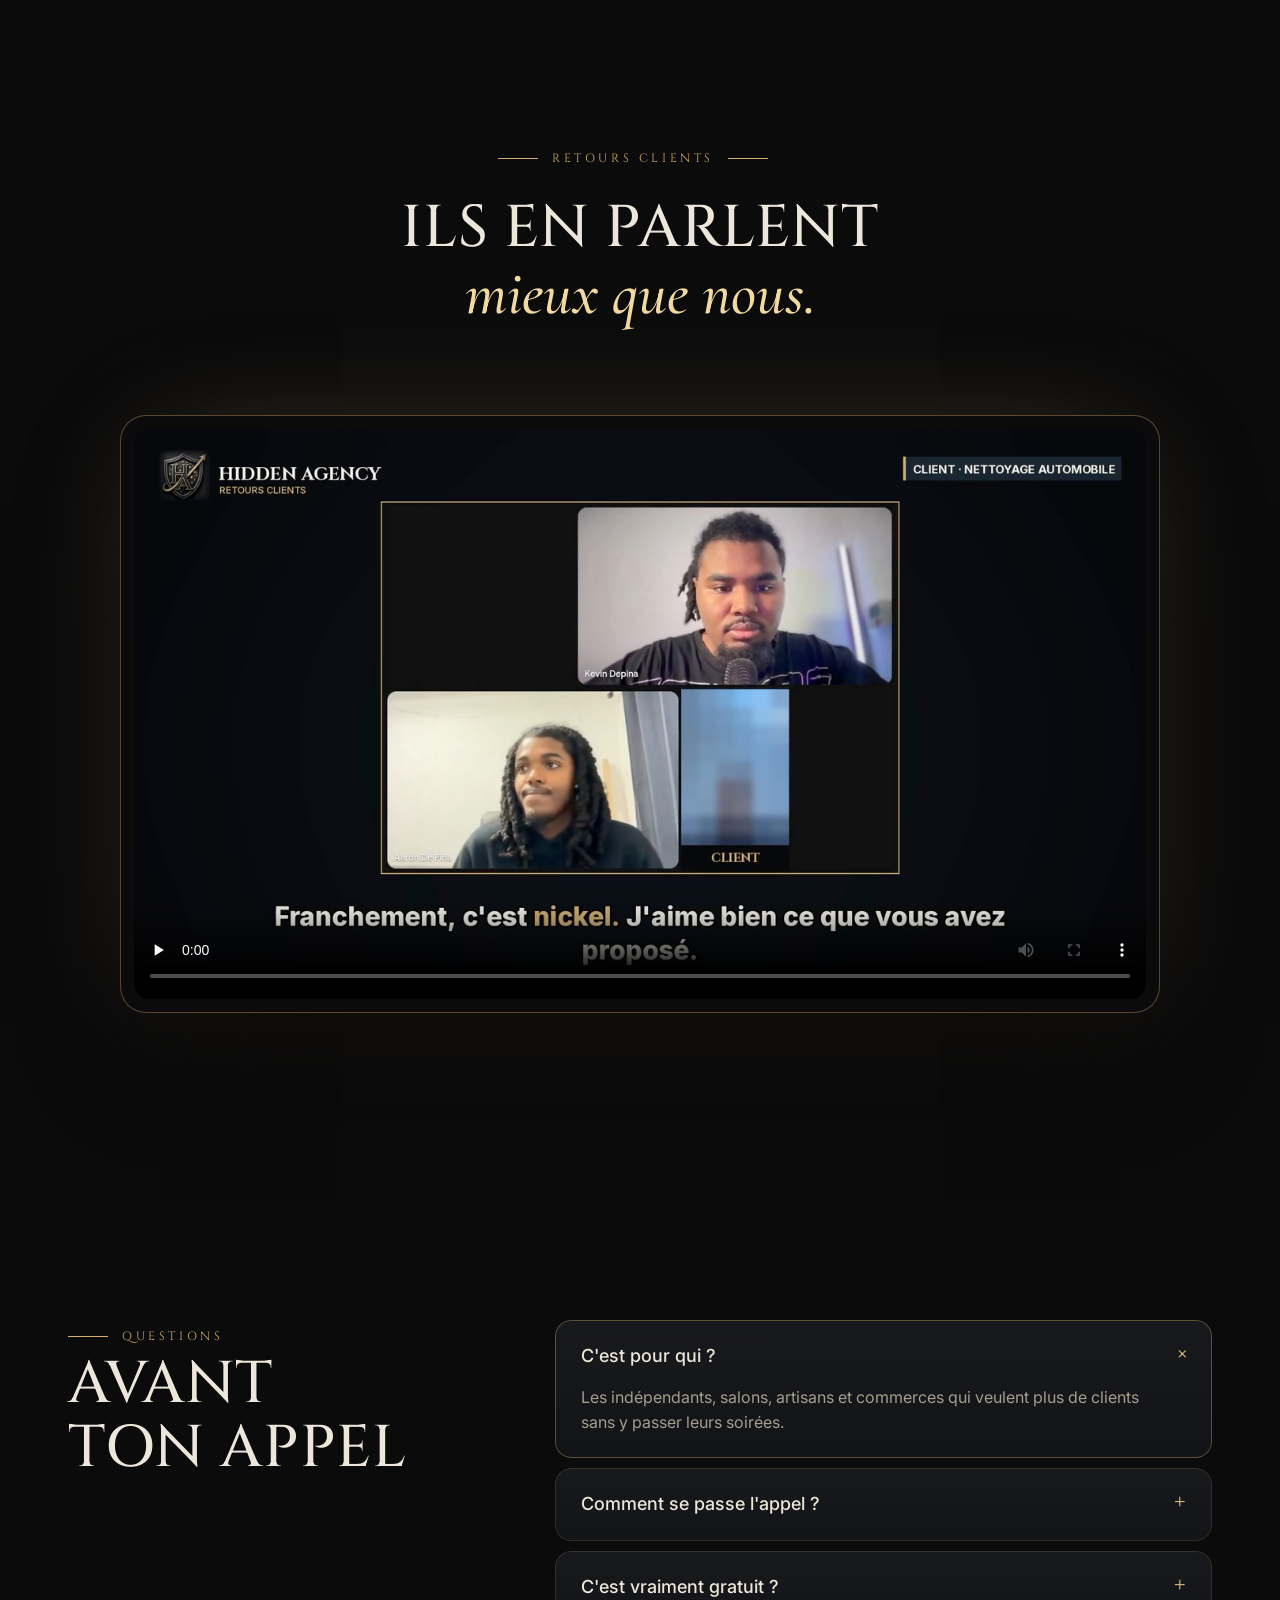
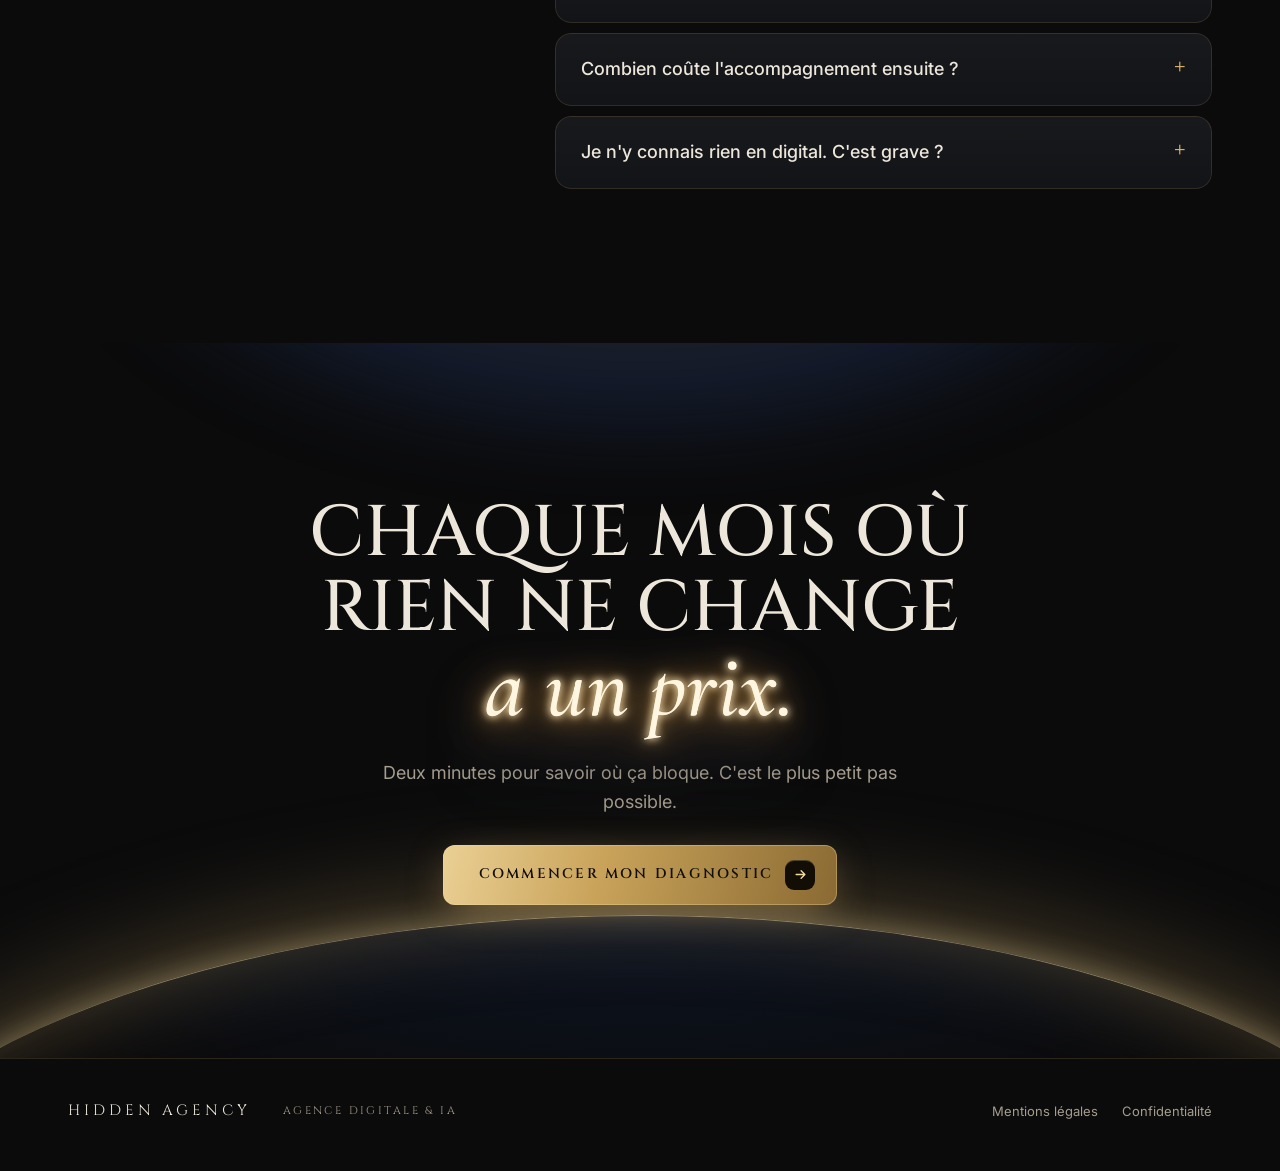
==== commit f23b29ab: "fix: le logo de l'en-tête reprend le vrai logo (écusson HA) Co-Authored-By: Claude Opus 5.5 <noreply" ====
--- a/index.html
+++ b/index.html
@@ -91,15 +91,7 @@
   <header class="site-header" data-header>
     <div class="container header-inner">
       <a class="brand" href="#top" aria-label="Hidden Agency, retour en haut">
-        <svg class="brand-mark" viewBox="0 0 40 44" aria-hidden="true">
-          <defs>
-            <linearGradient id="g-brand" x1="0" y1="0" x2="1" y2="1">
-              <stop offset="0" stop-color="#F1D9A0"/><stop offset=".55" stop-color="#C9A35A"/><stop offset="1" stop-color="#8A6A33"/>
-            </linearGradient>
-          </defs>
-          <path d="M20 2c6 3 12 4 17 3.6l-.7 17C35.6 33 28.6 39 20 42 11.4 39 4.4 33 3.7 22.6L3 5.6C8 6 14 5 20 2z" fill="#101318" stroke="url(#g-brand)" stroke-width="2"/>
-          <text x="20" y="28" text-anchor="middle" font-family="Cinzel, serif" font-weight="700" font-size="15" fill="url(#g-brand)">HA</text>
-        </svg>
+        <img class="brand-mark" src="assets/logo-mark.webp" width="44" height="44" alt="" aria-hidden="true">
         <span class="brand-name">Hidden Agency</span>
       </a>
 
--- a/styles.css
+++ b/styles.css
@@ -132,7 +132,7 @@
 .header-inner { display: flex; align-items: center; justify-content: space-between; height: 76px; transition: height .5s var(--ease), margin .5s var(--ease), background .5s var(--ease), box-shadow .5s var(--ease), border-radius .5s var(--ease); }
 .site-header.is-scrolled .header-inner { height: 62px; margin-top: 10px; max-width: calc(var(--max) - 2 * var(--gutter)); border-radius: 16px; background: rgba(13, 14, 17, .78); backdrop-filter: blur(14px); -webkit-backdrop-filter: blur(14px); box-shadow: 0 0 0 1px var(--line) inset, 0 20px 50px -20px rgba(0, 0, 0, .8); }
 .brand { display: flex; align-items: center; gap: 14px; color: var(--text); text-decoration: none; }
-.brand-mark { width: 32px; height: 36px; }
+.brand-mark { width: 44px; height: 44px; object-fit: contain; filter: drop-shadow(0 4px 10px rgba(0, 0, 0, .6)); }
 .brand-name { font-family: var(--f-display); font-weight: 600; font-size: 15px; letter-spacing: .26em; text-transform: uppercase; }
 .nav { display: flex; align-items: center; gap: 36px; }
 .nav a:not(.btn) { color: var(--muted); text-decoration: none; font-size: 14px; letter-spacing: .04em; transition: color .3s; }
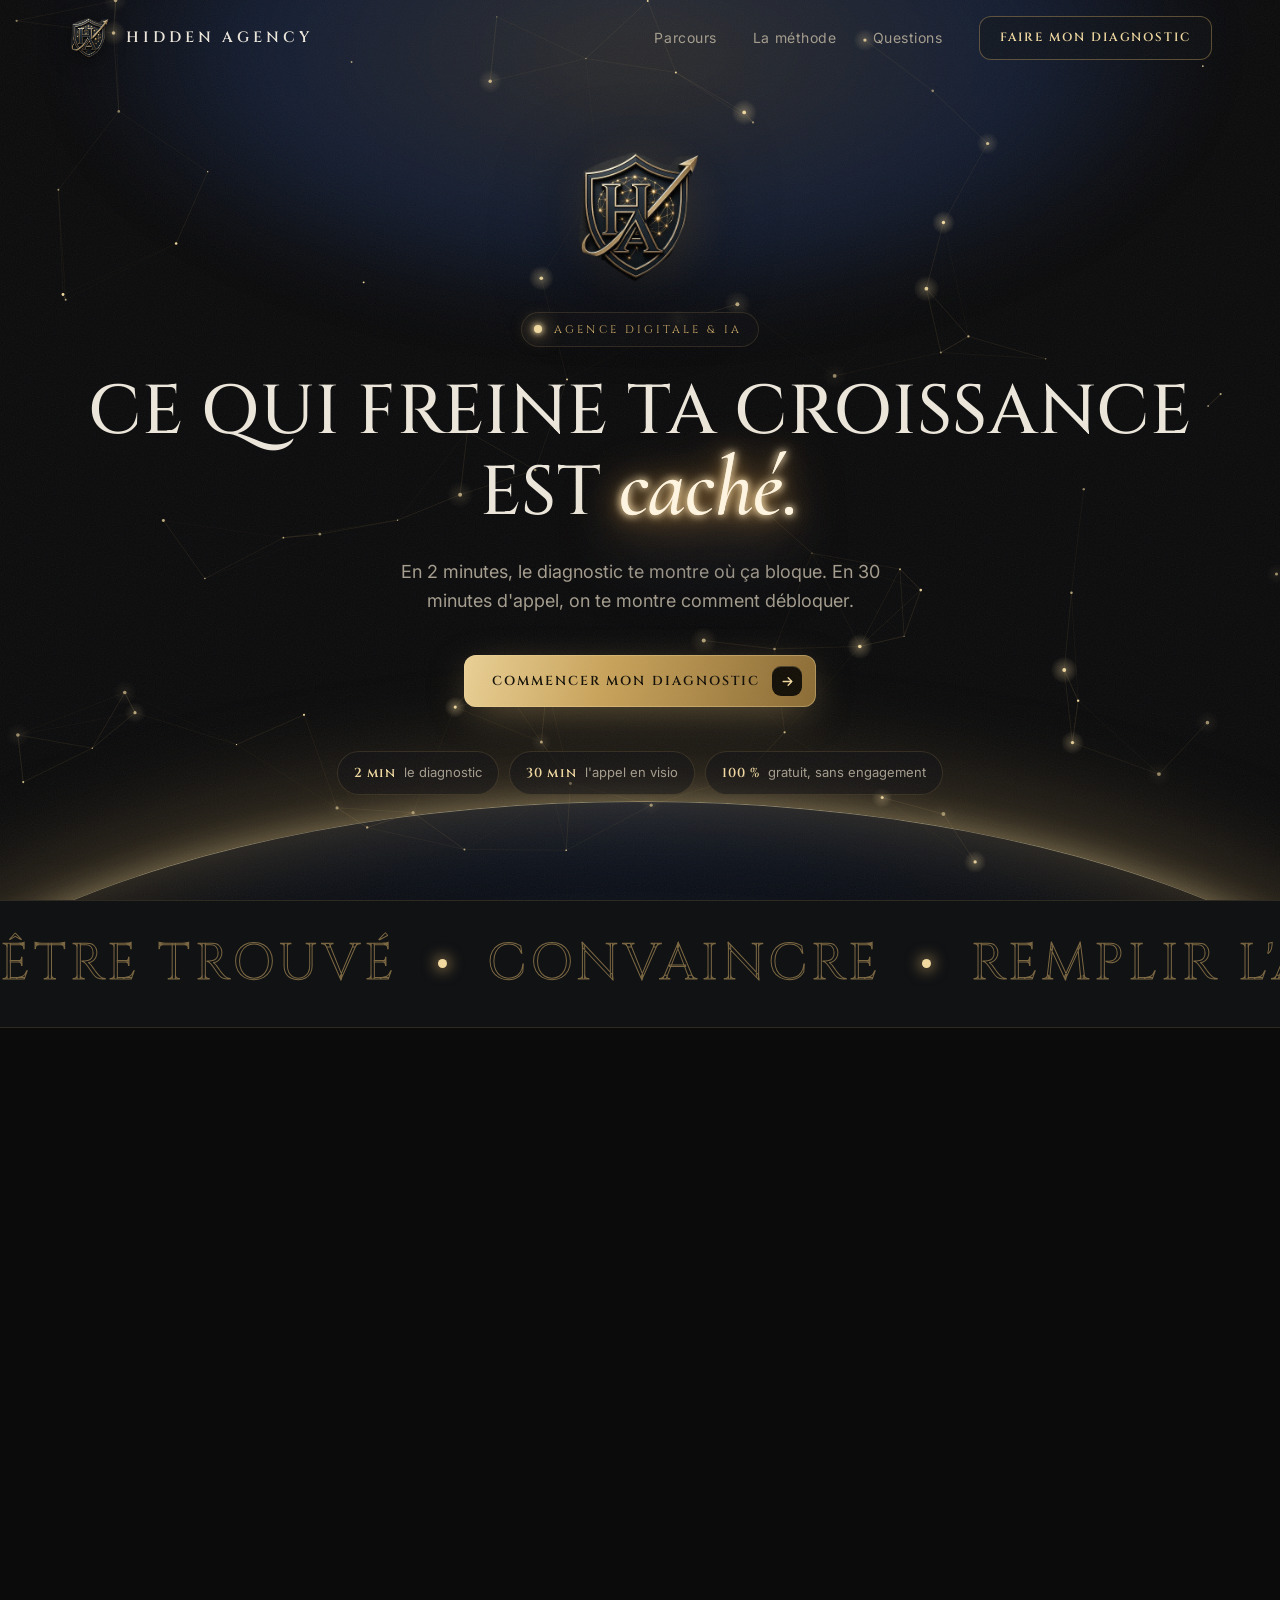
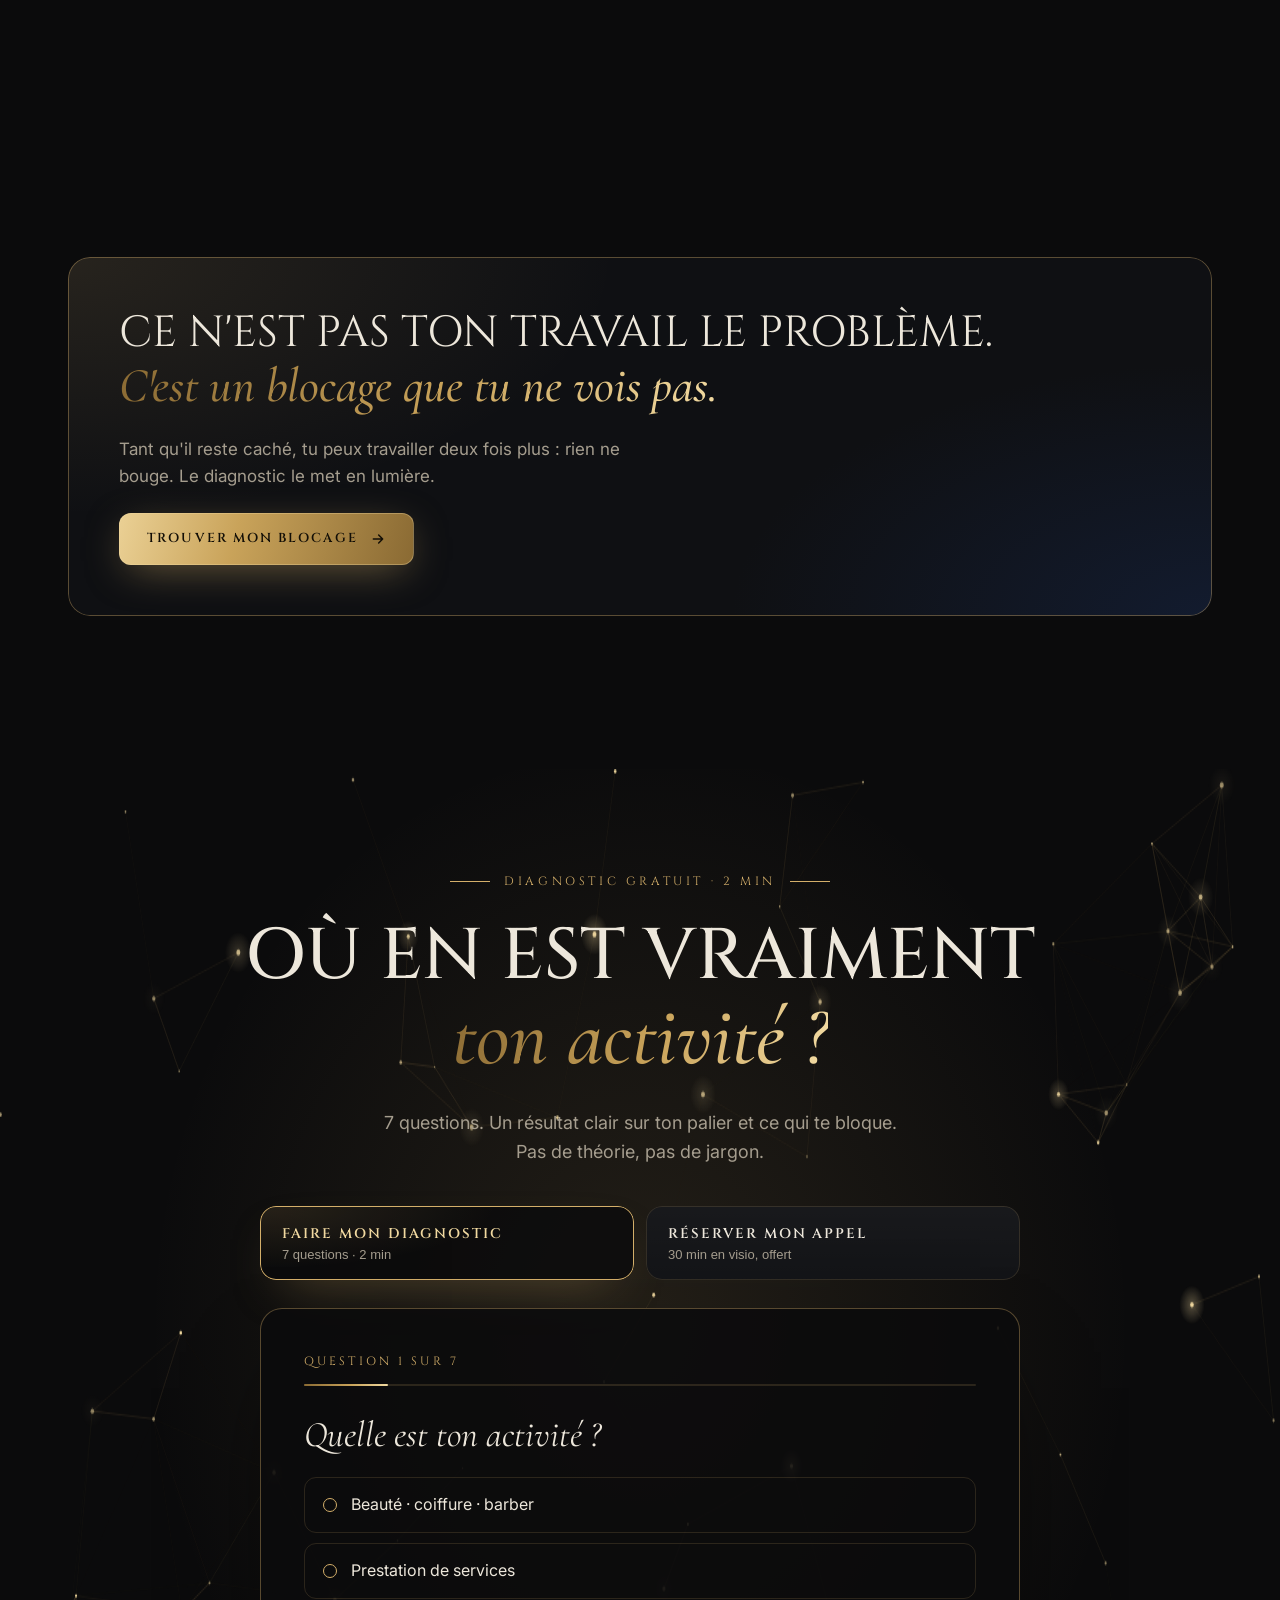
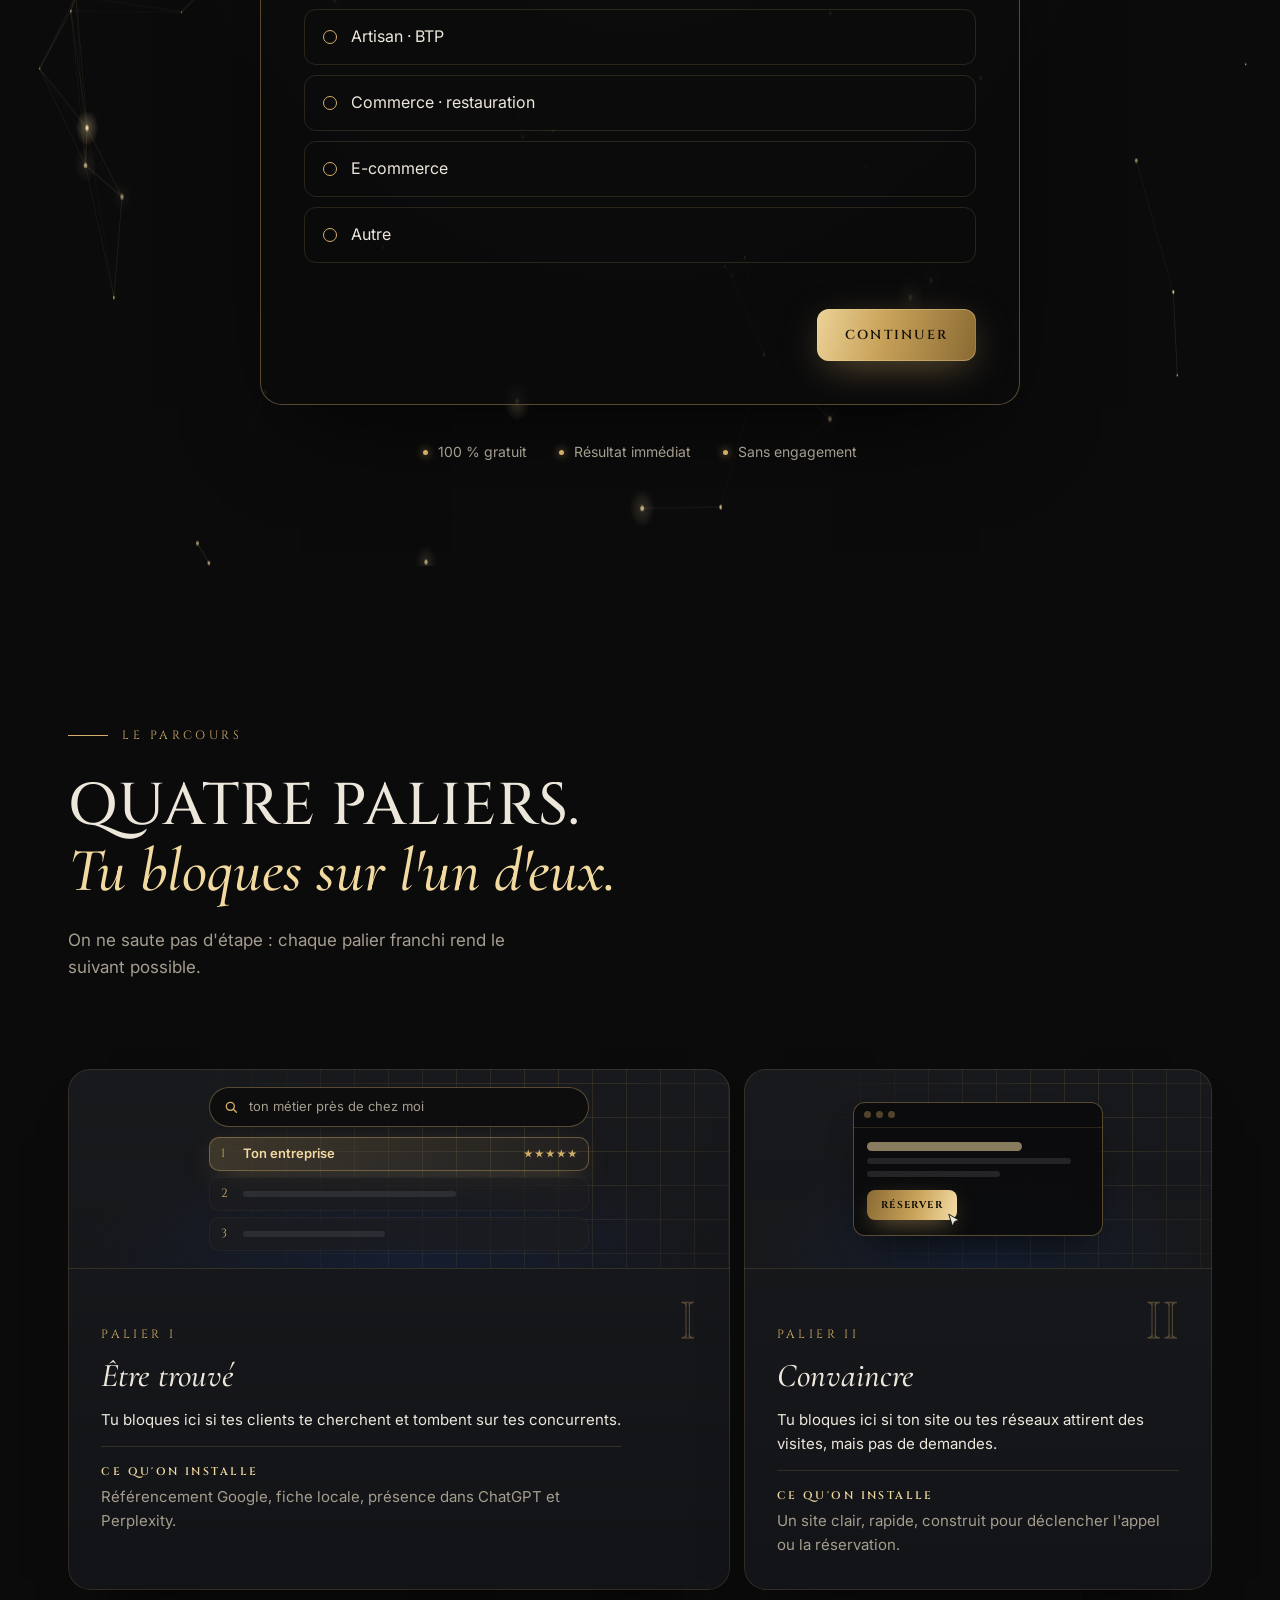
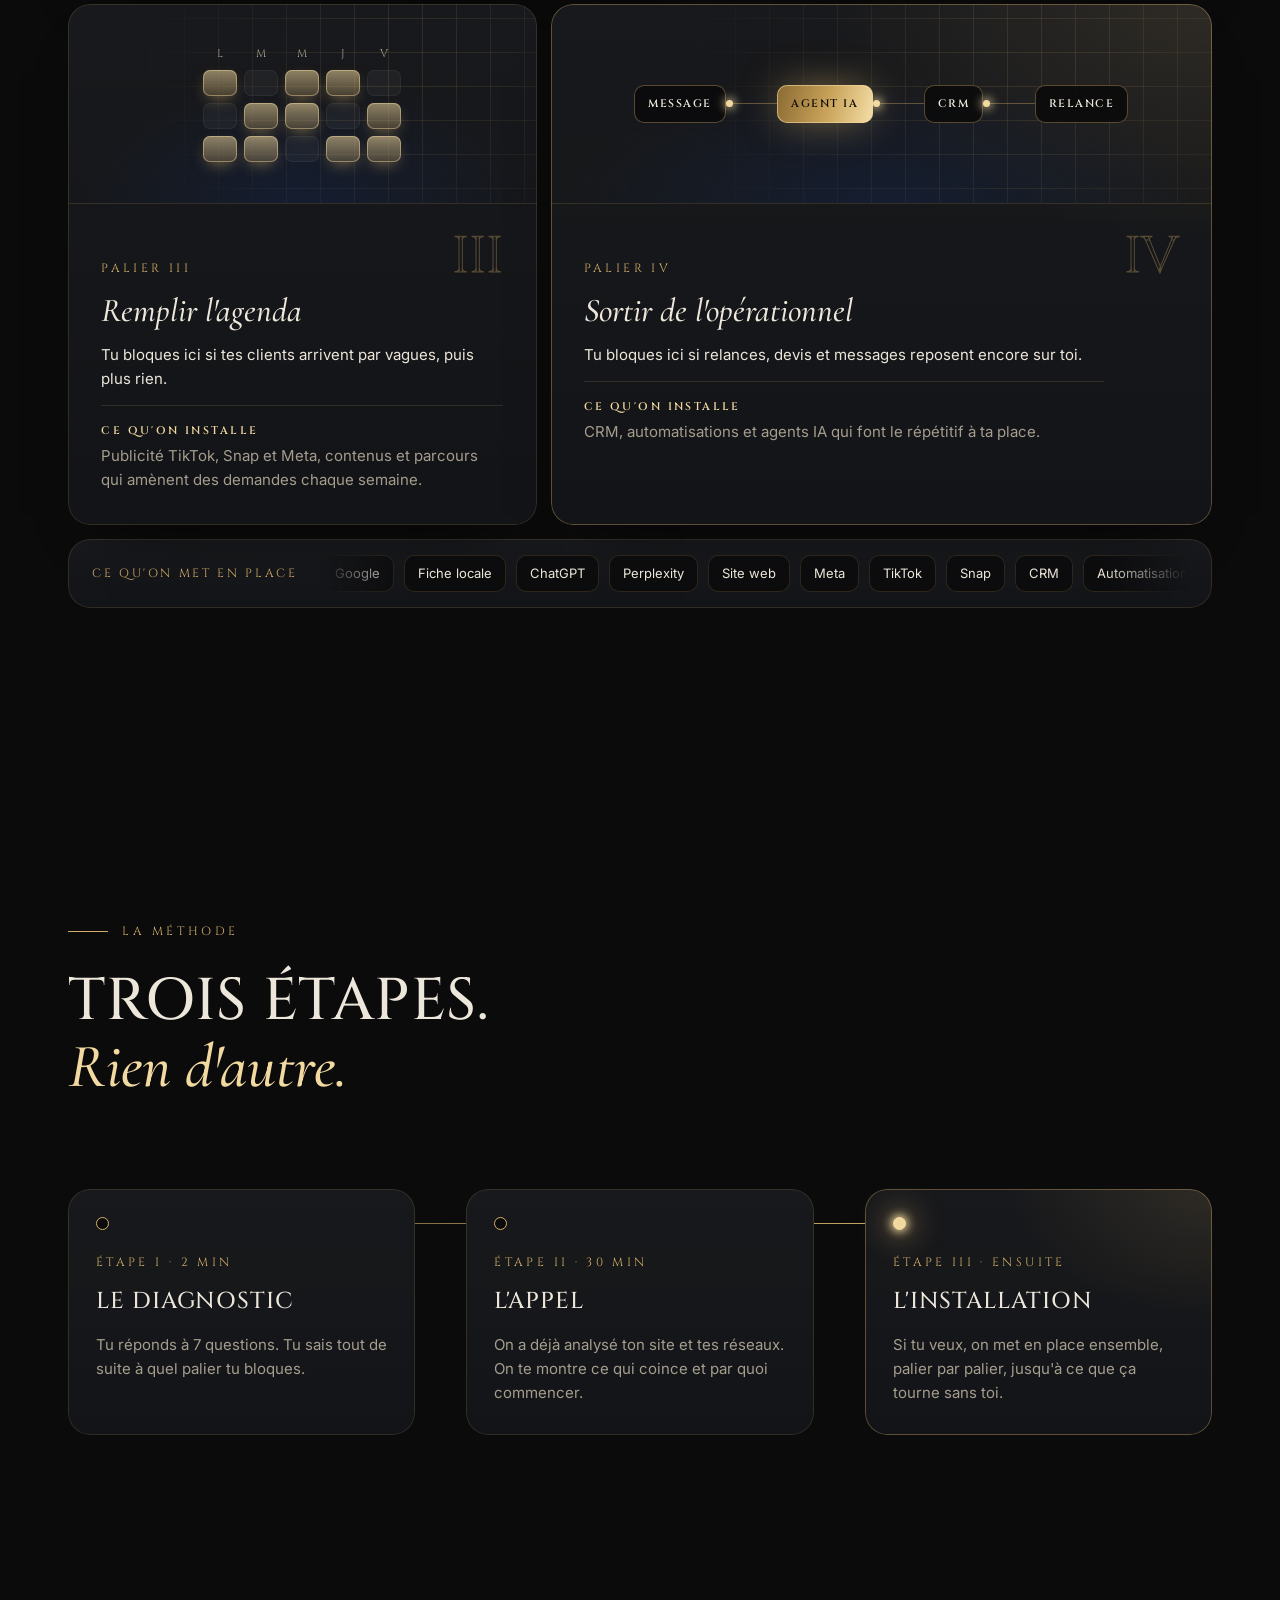
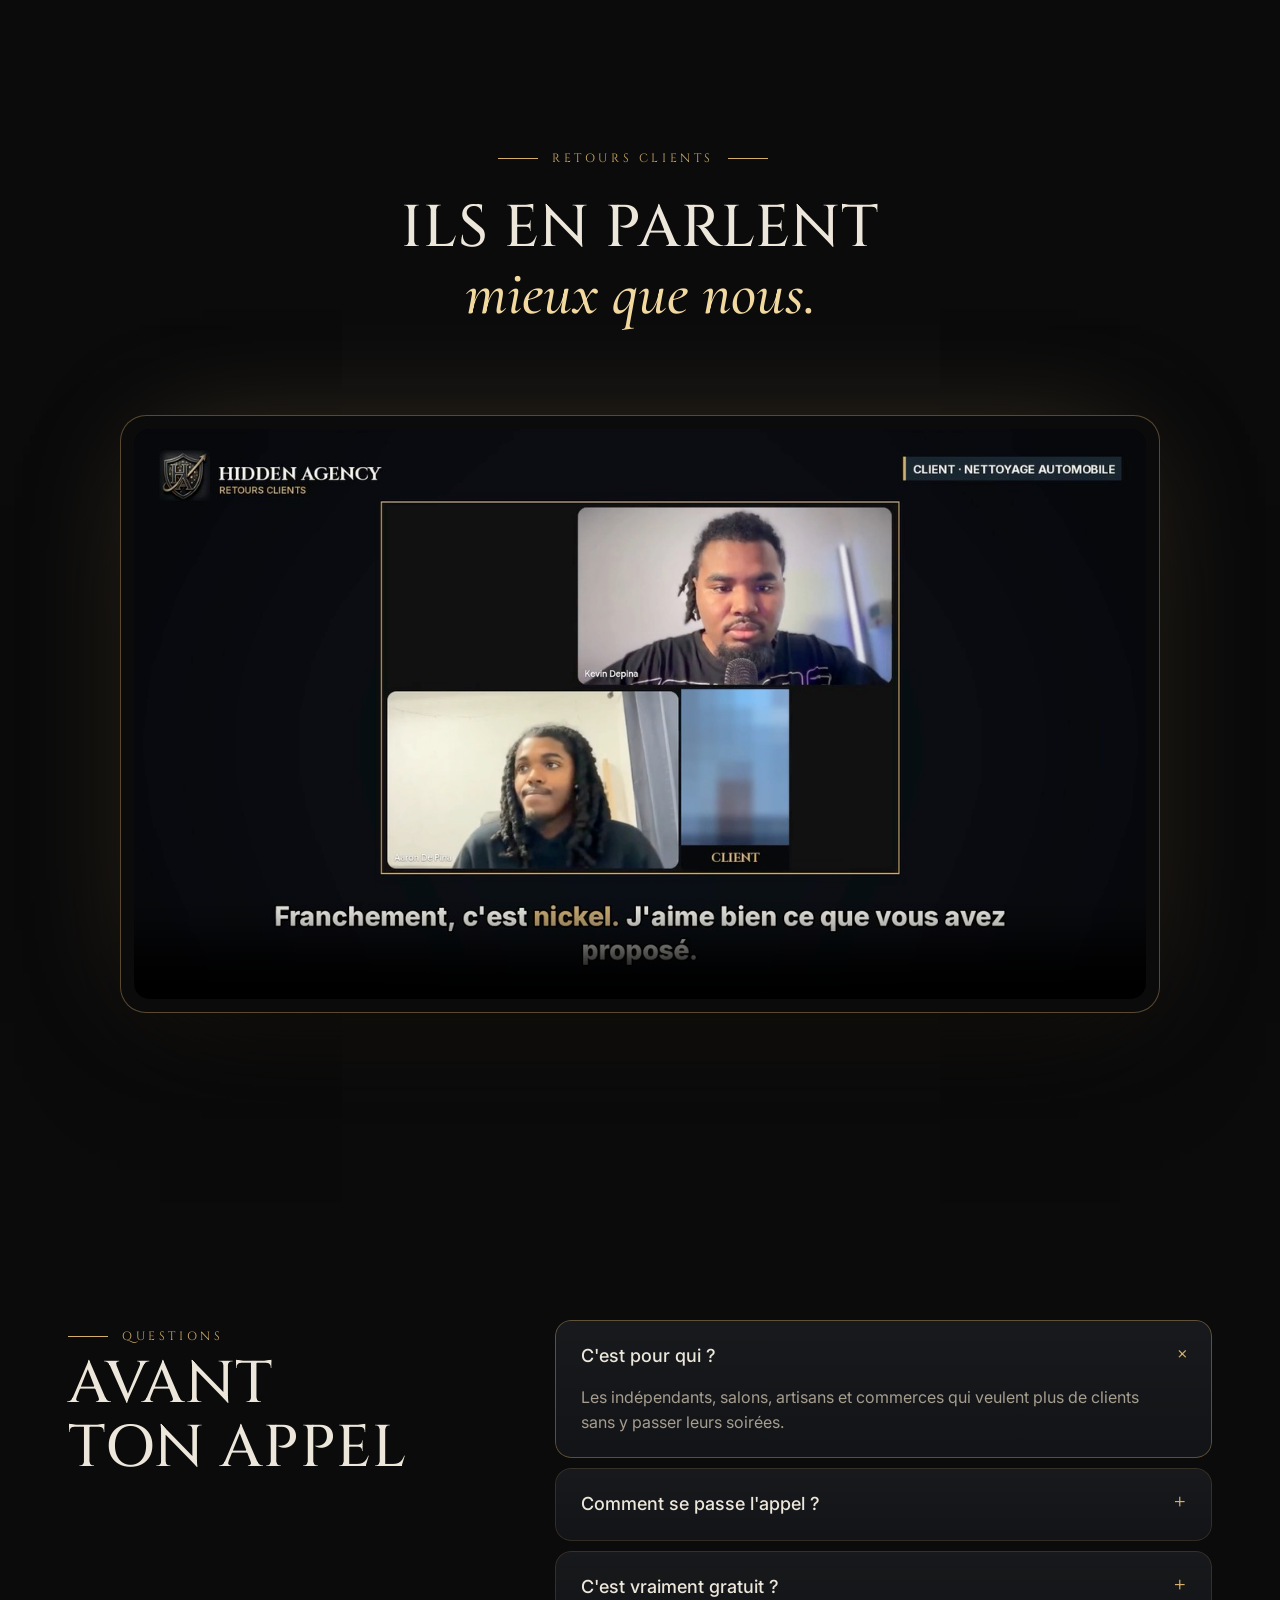
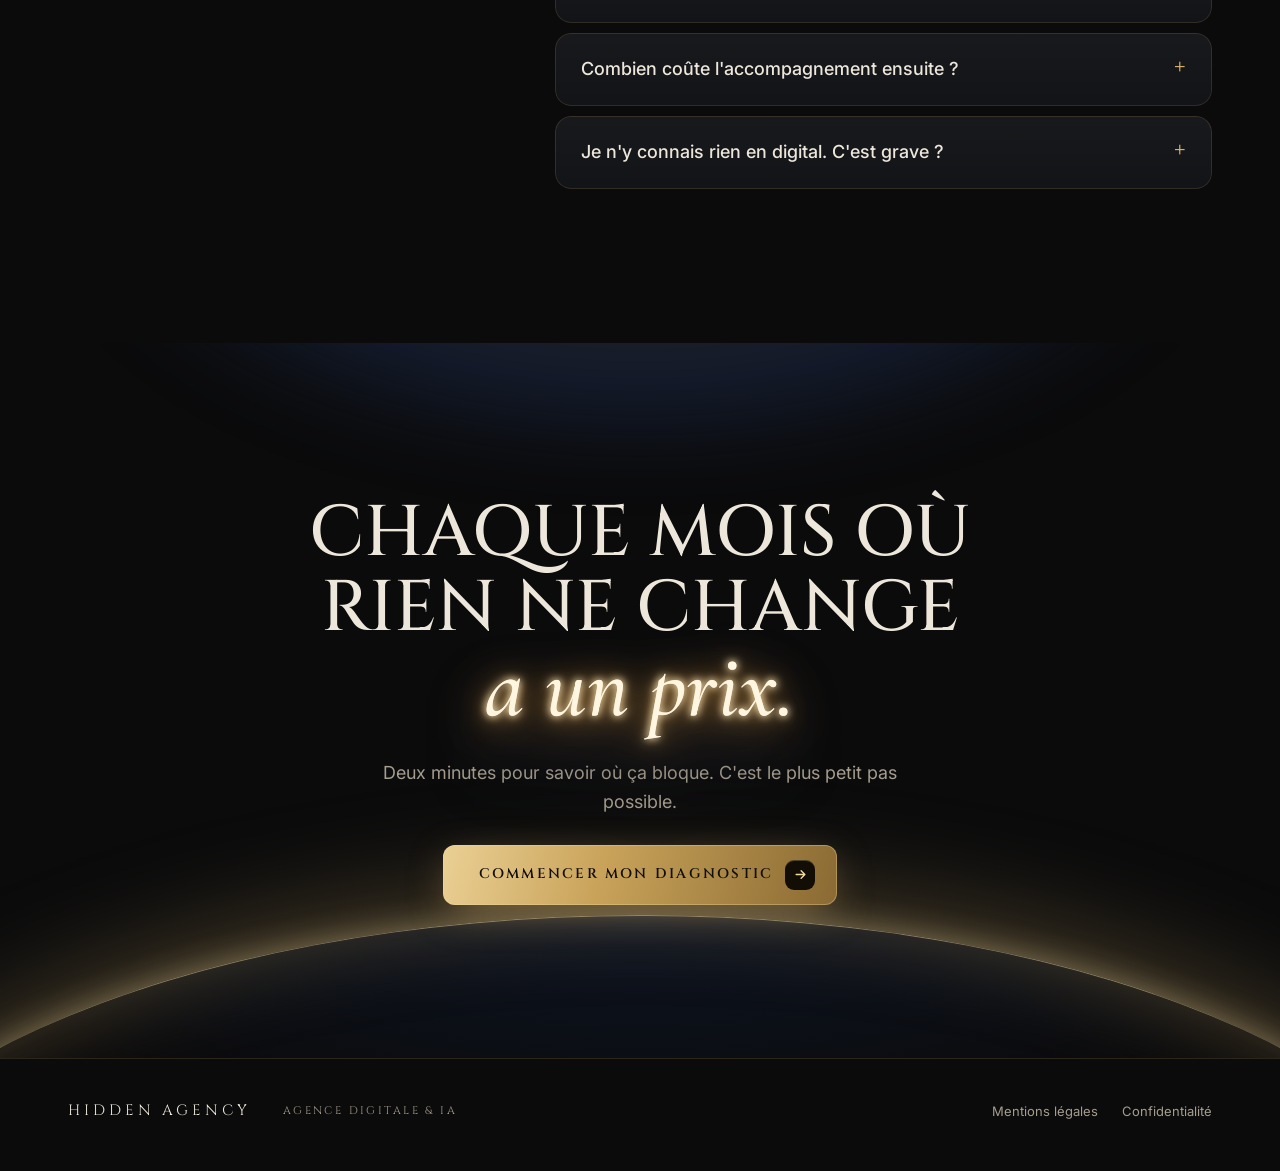
==== commit 94dfef6b: "chore: forcer le rechargement du CSS et des scripts après la refonte Co-Authored-By: Claude Opus 5.5" ====
--- a/index.html
+++ b/index.html
@@ -24,7 +24,7 @@
   <link rel="preconnect" href="https://fonts.googleapis.com">
   <link rel="preconnect" href="https://fonts.gstatic.com" crossorigin>
   <link rel="stylesheet" href="https://fonts.googleapis.com/css2?family=Cinzel:wght@400;500;600;700&family=Cormorant+Garamond:ital,wght@1,400;1,500&family=Inter:wght@400;500;600&display=swap">
-  <link rel="stylesheet" href="styles.css">
+  <link rel="stylesheet" href="styles.css?v=20261108">
   <script>document.documentElement.classList.add('js')</script>
 
   <script type="application/ld+json">
@@ -551,7 +551,7 @@
     <a class="btn btn-gold" href="#reserver" data-booking>Faire mon diagnostic</a>
   </div>
 
-  <script src="main.js" defer></script>
-  <script src="diagnostic.js" defer></script>
+  <script src="main.js?v=20261108" defer></script>
+  <script src="diagnostic.js?v=20261108" defer></script>
 </body>
 </html>
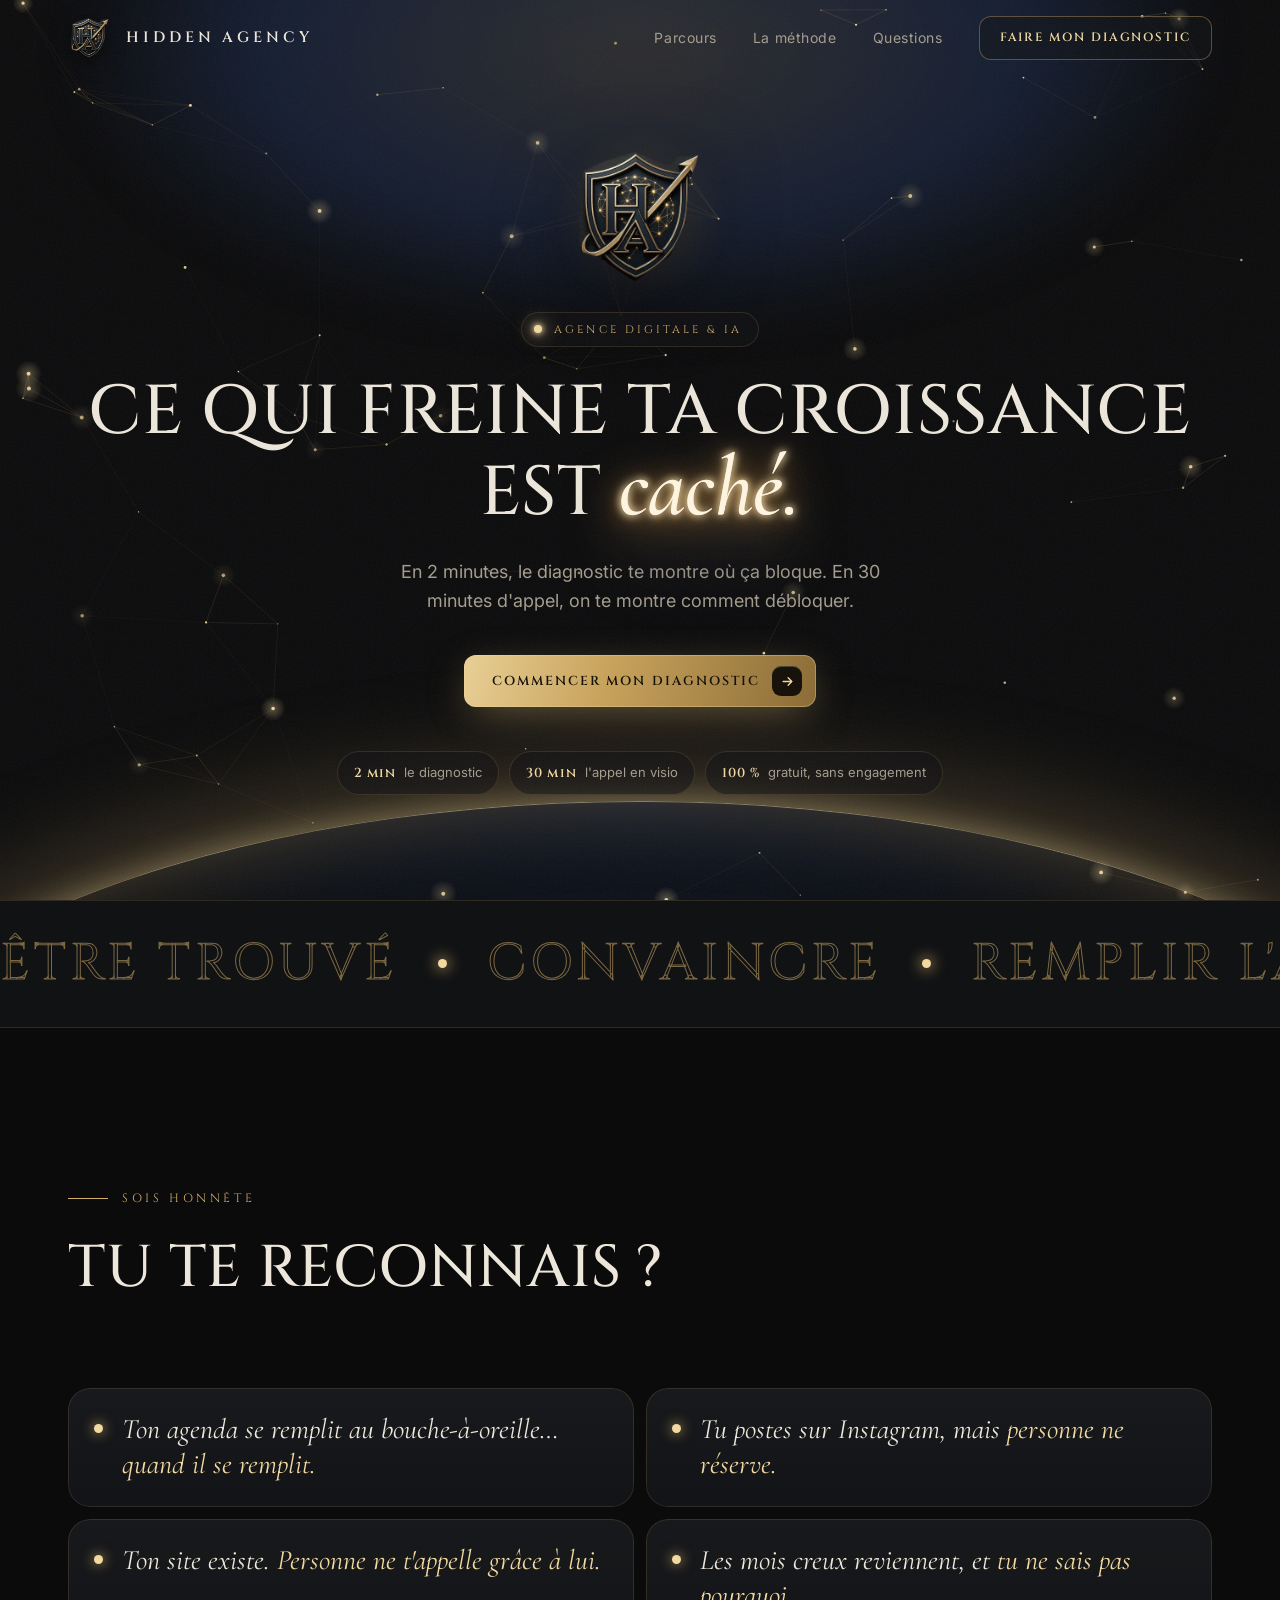
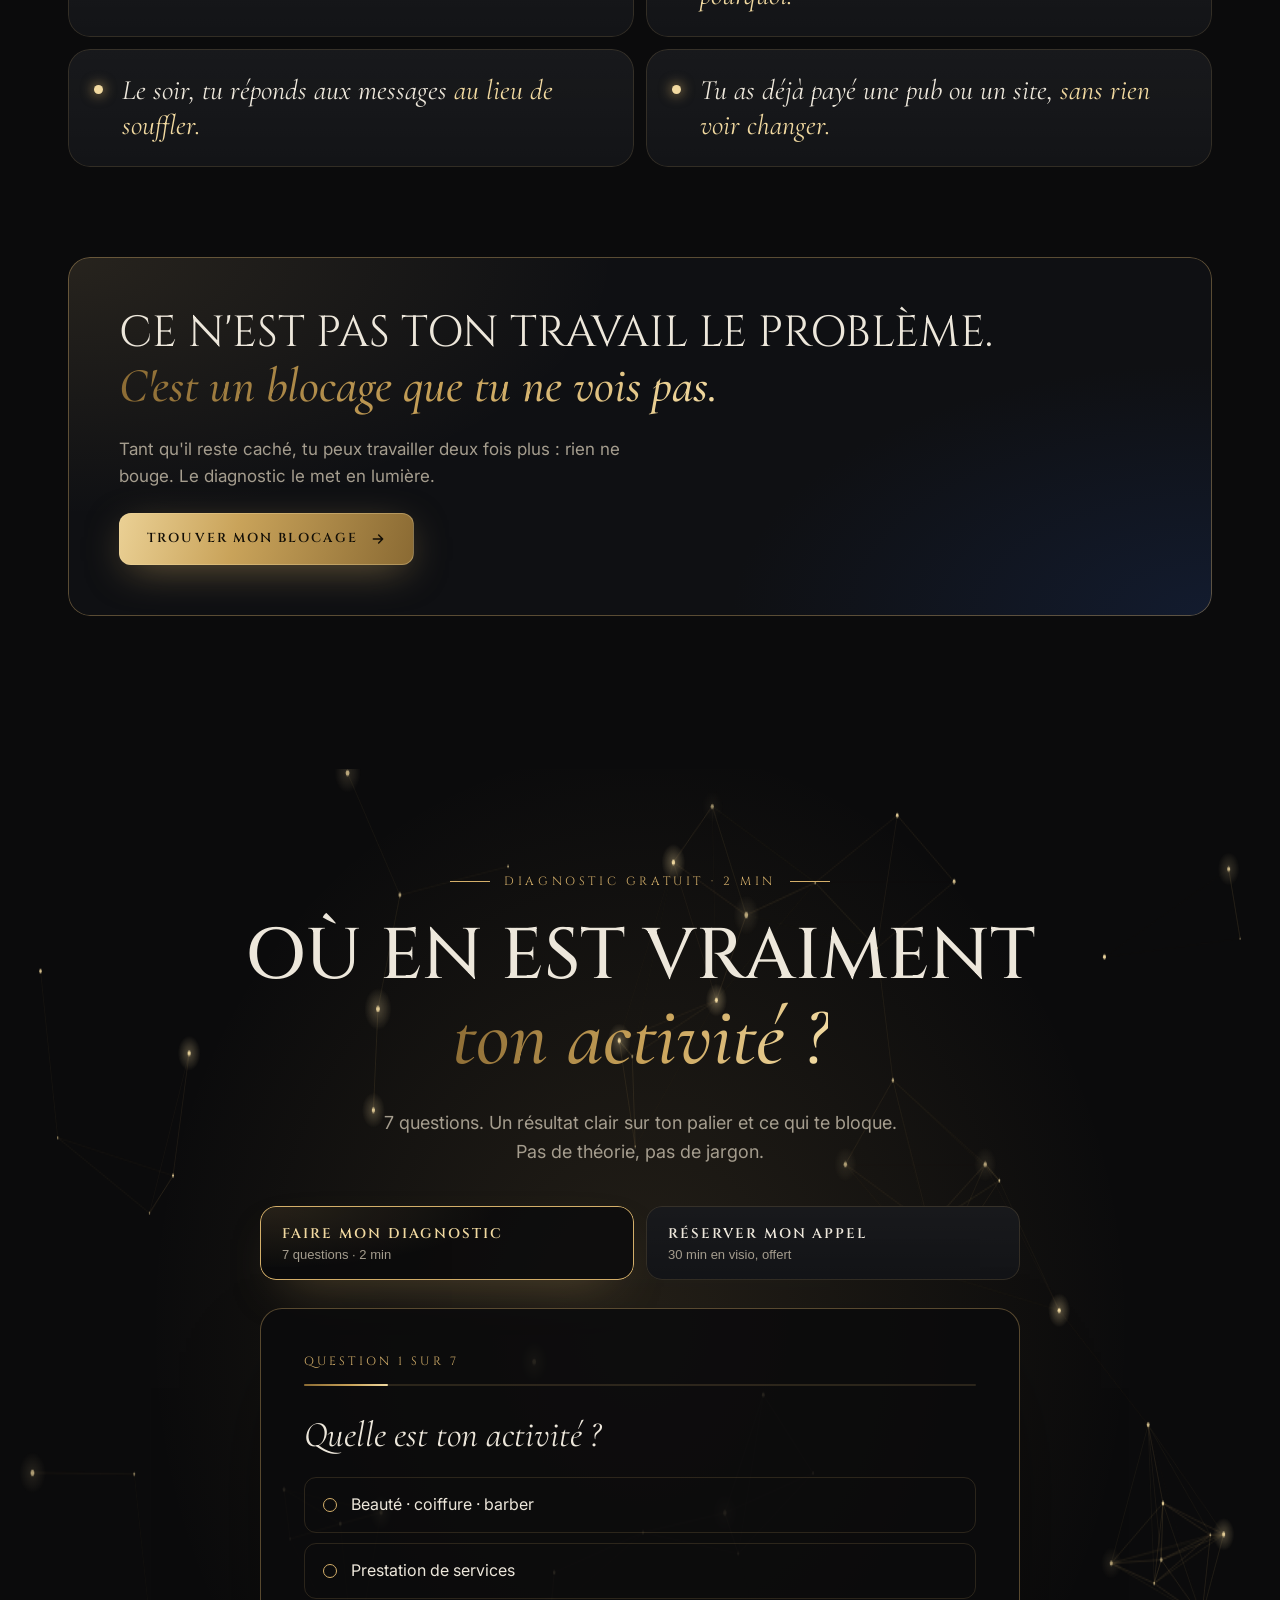
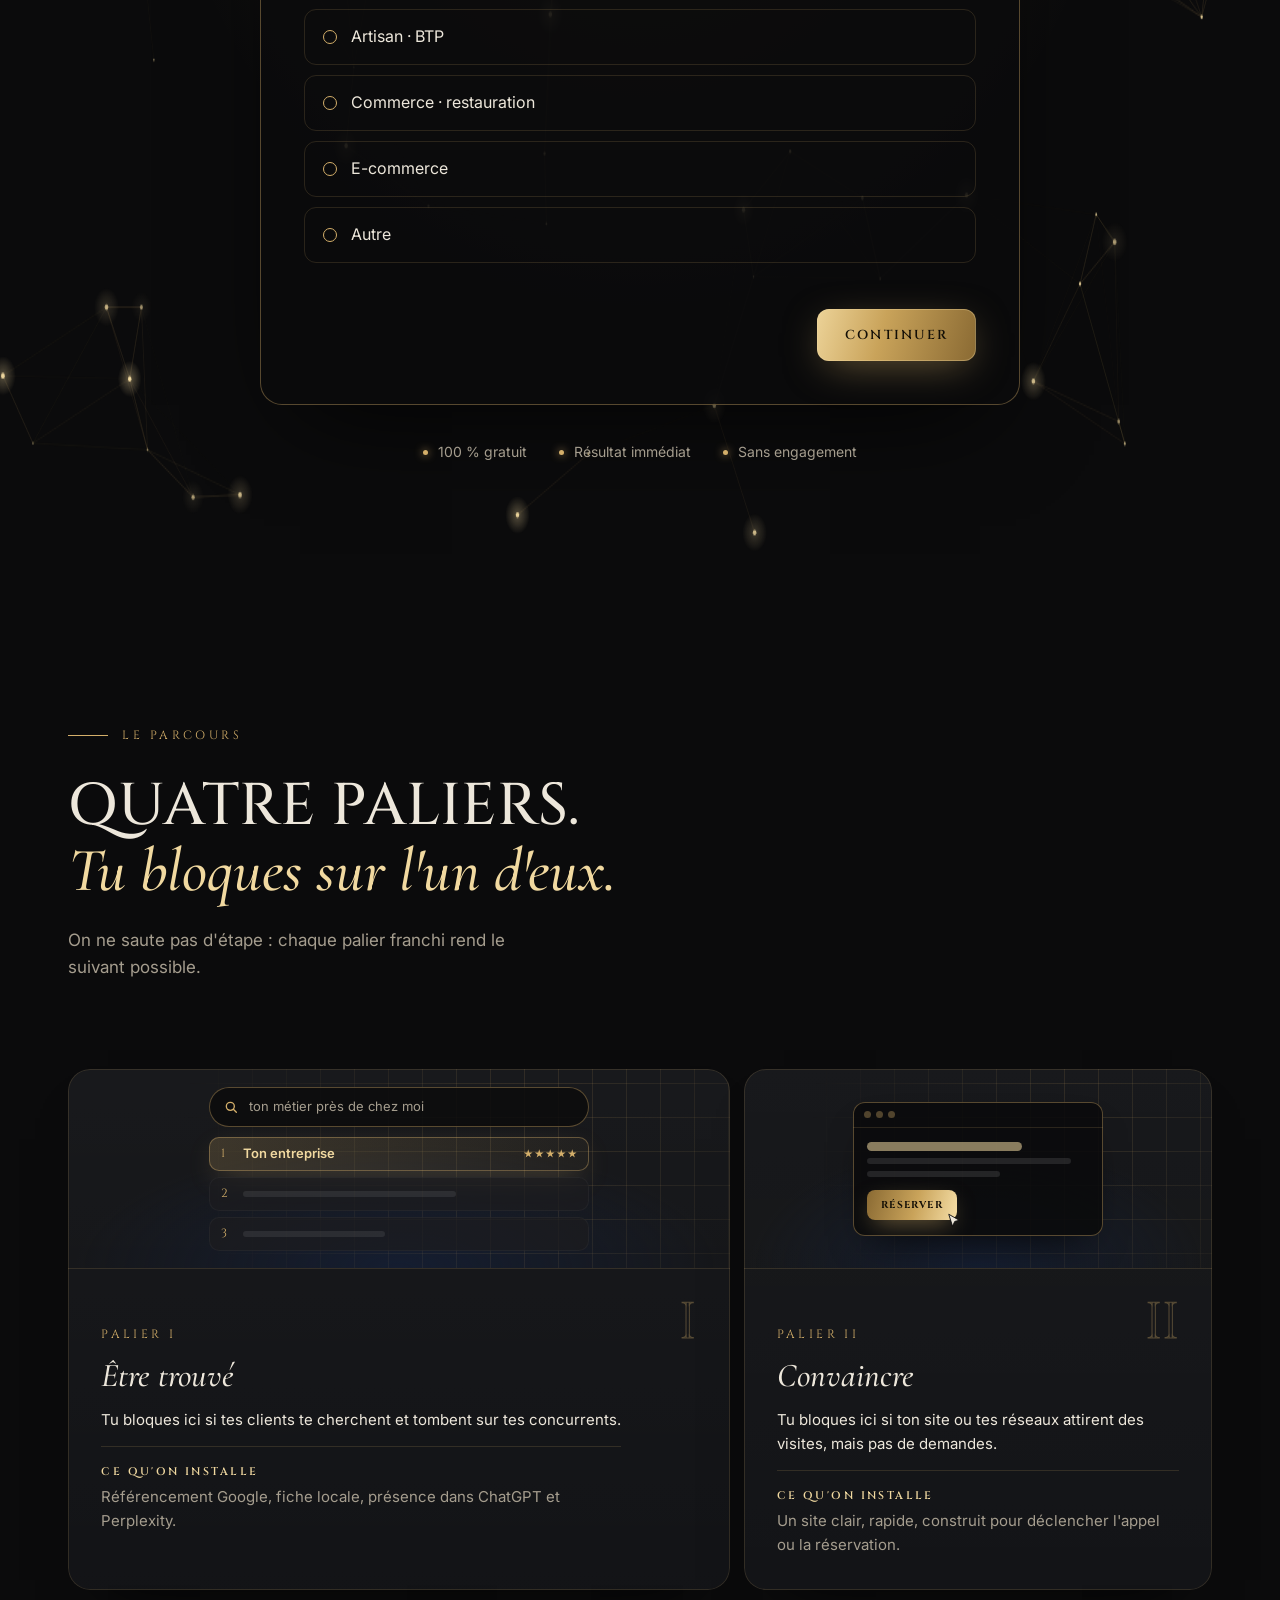
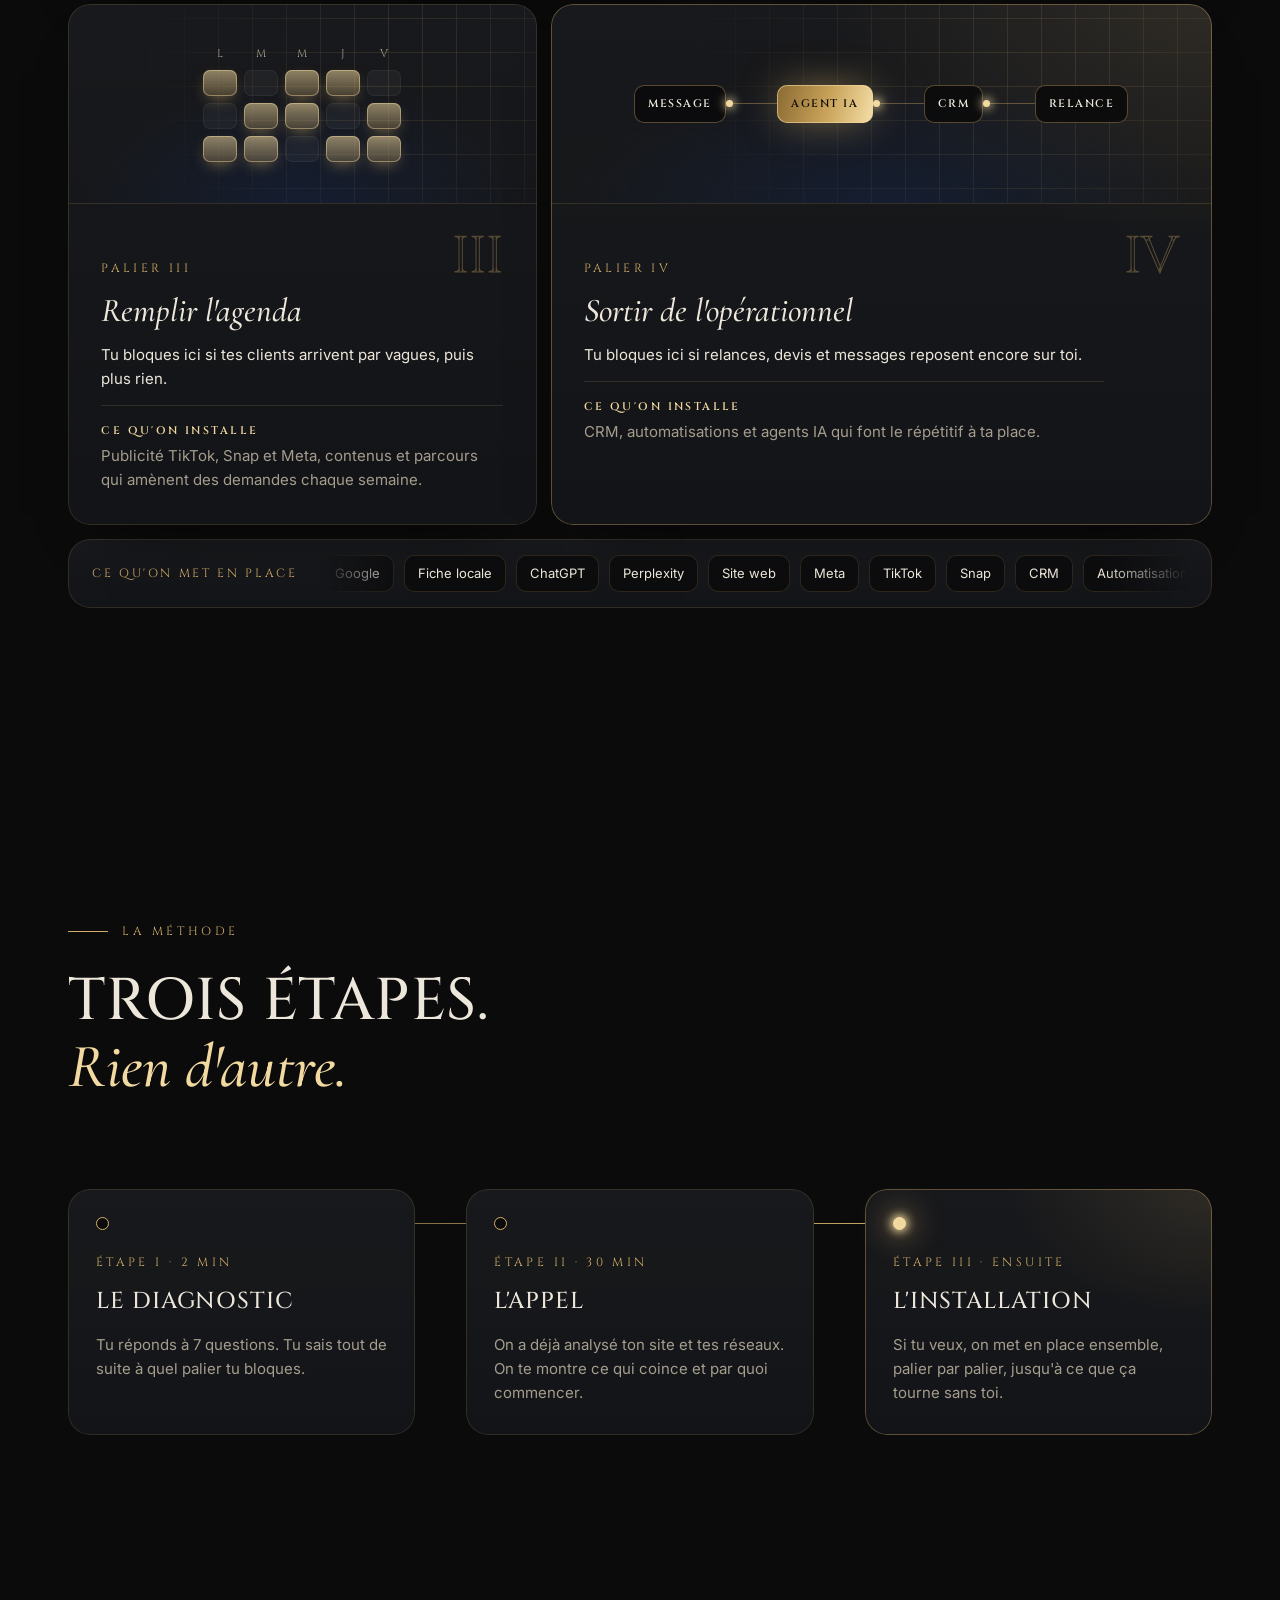
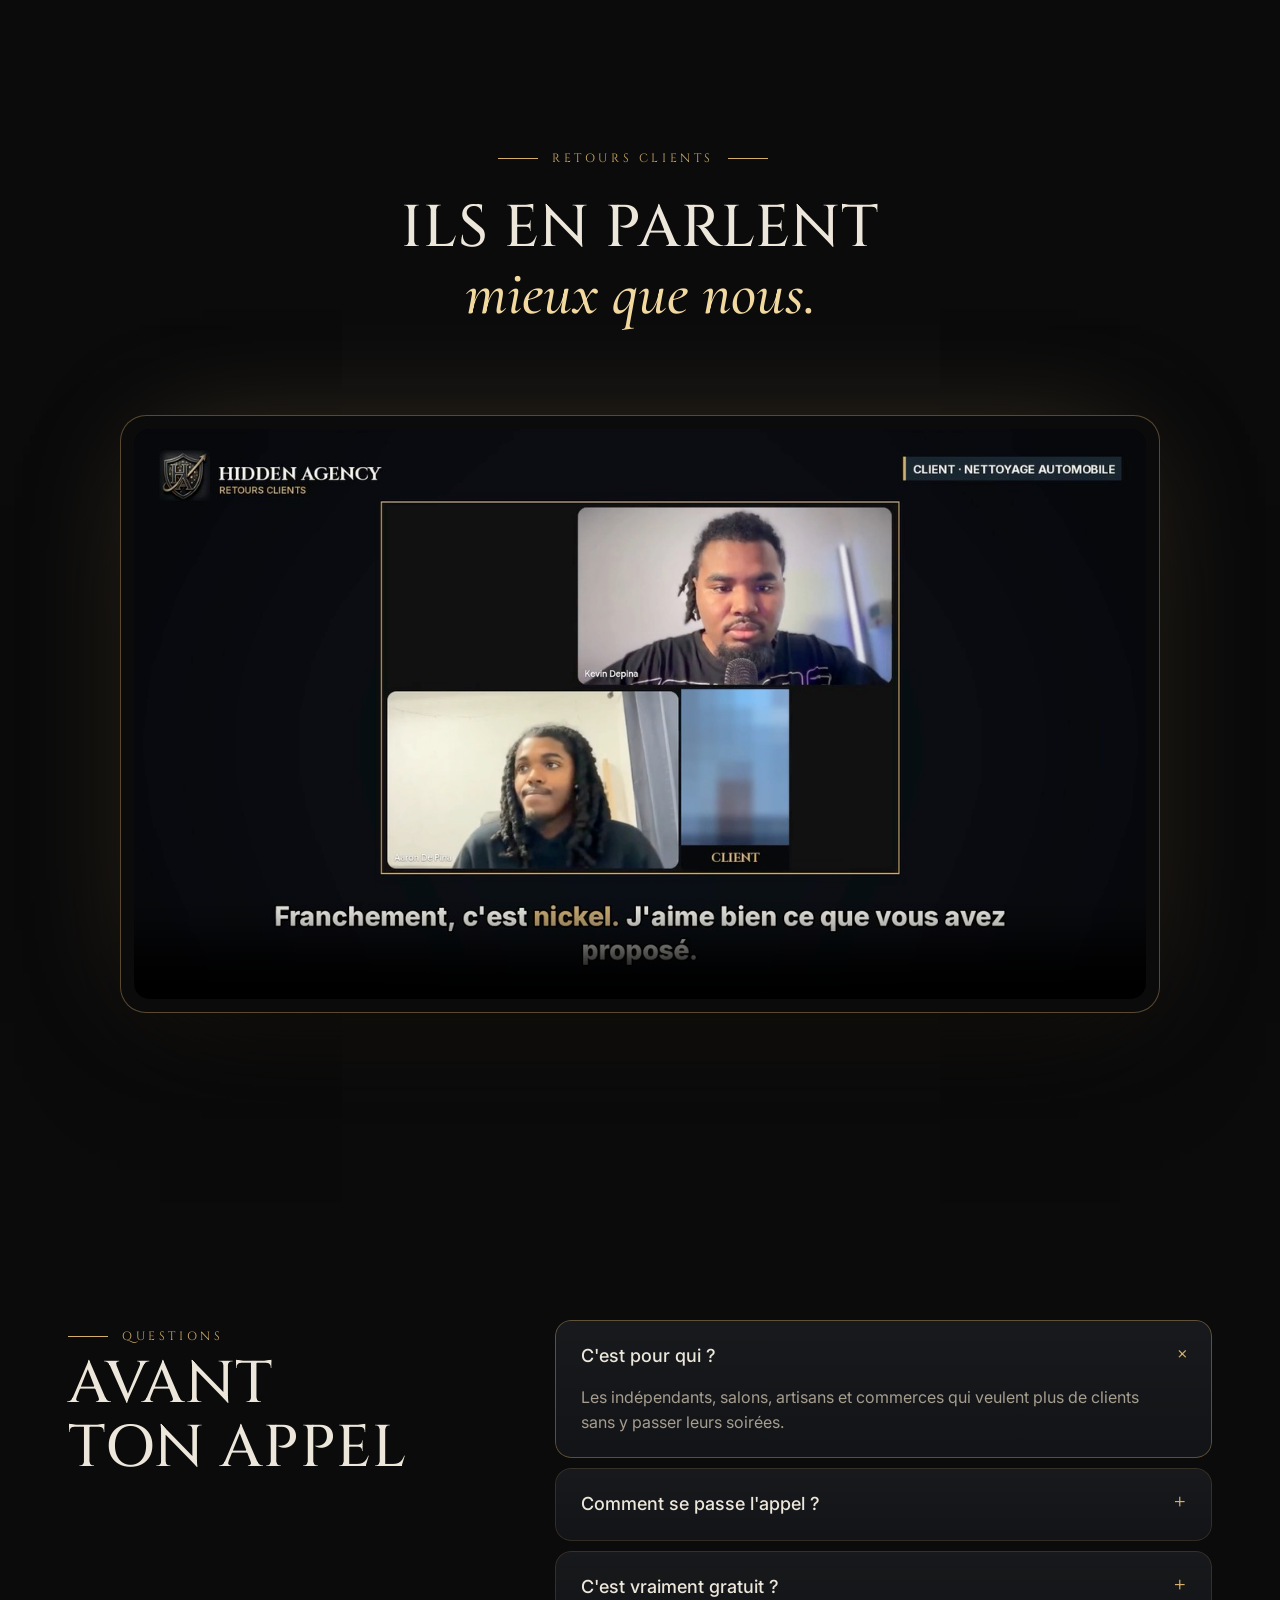
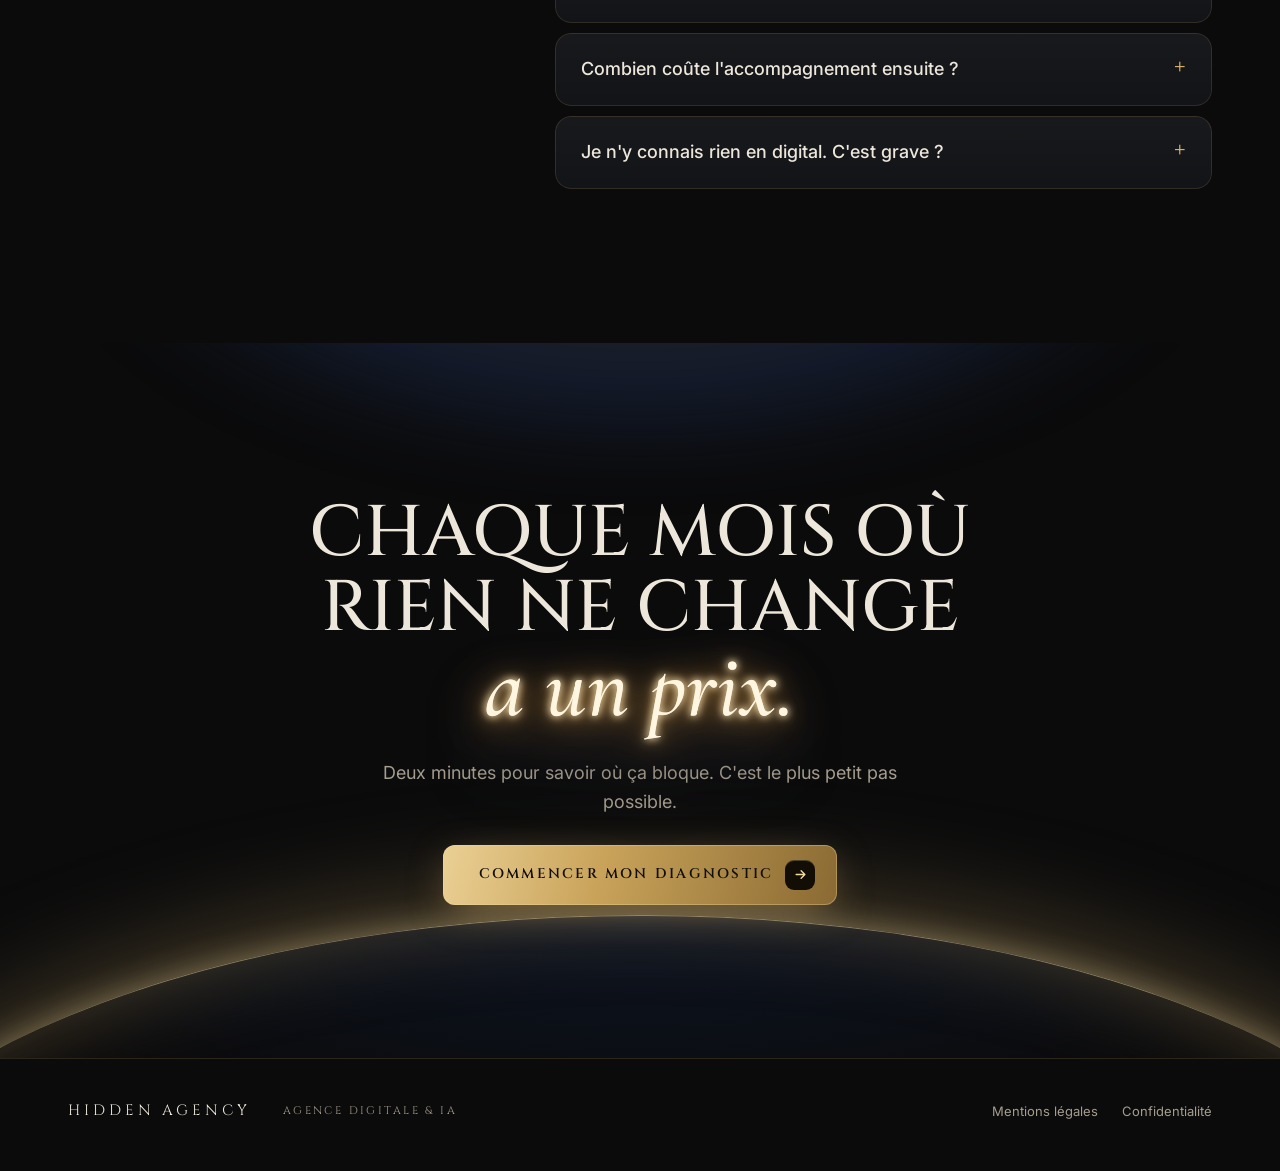
==== commit b8395c1e: "Diagnostic : envoyer les réponses vers le n8n Hostinger Le workflow « Hidden Agency · Diagnostic sit" ====
--- a/index.html
+++ b/index.html
@@ -551,7 +551,7 @@
     <a class="btn btn-gold" href="#reserver" data-booking>Faire mon diagnostic</a>
   </div>
 
-  <script src="main.js?v=20261108" defer></script>
+  <script src="main.js?v=20261109" defer></script>
   <script src="diagnostic.js?v=20261108" defer></script>
 </body>
 </html>
